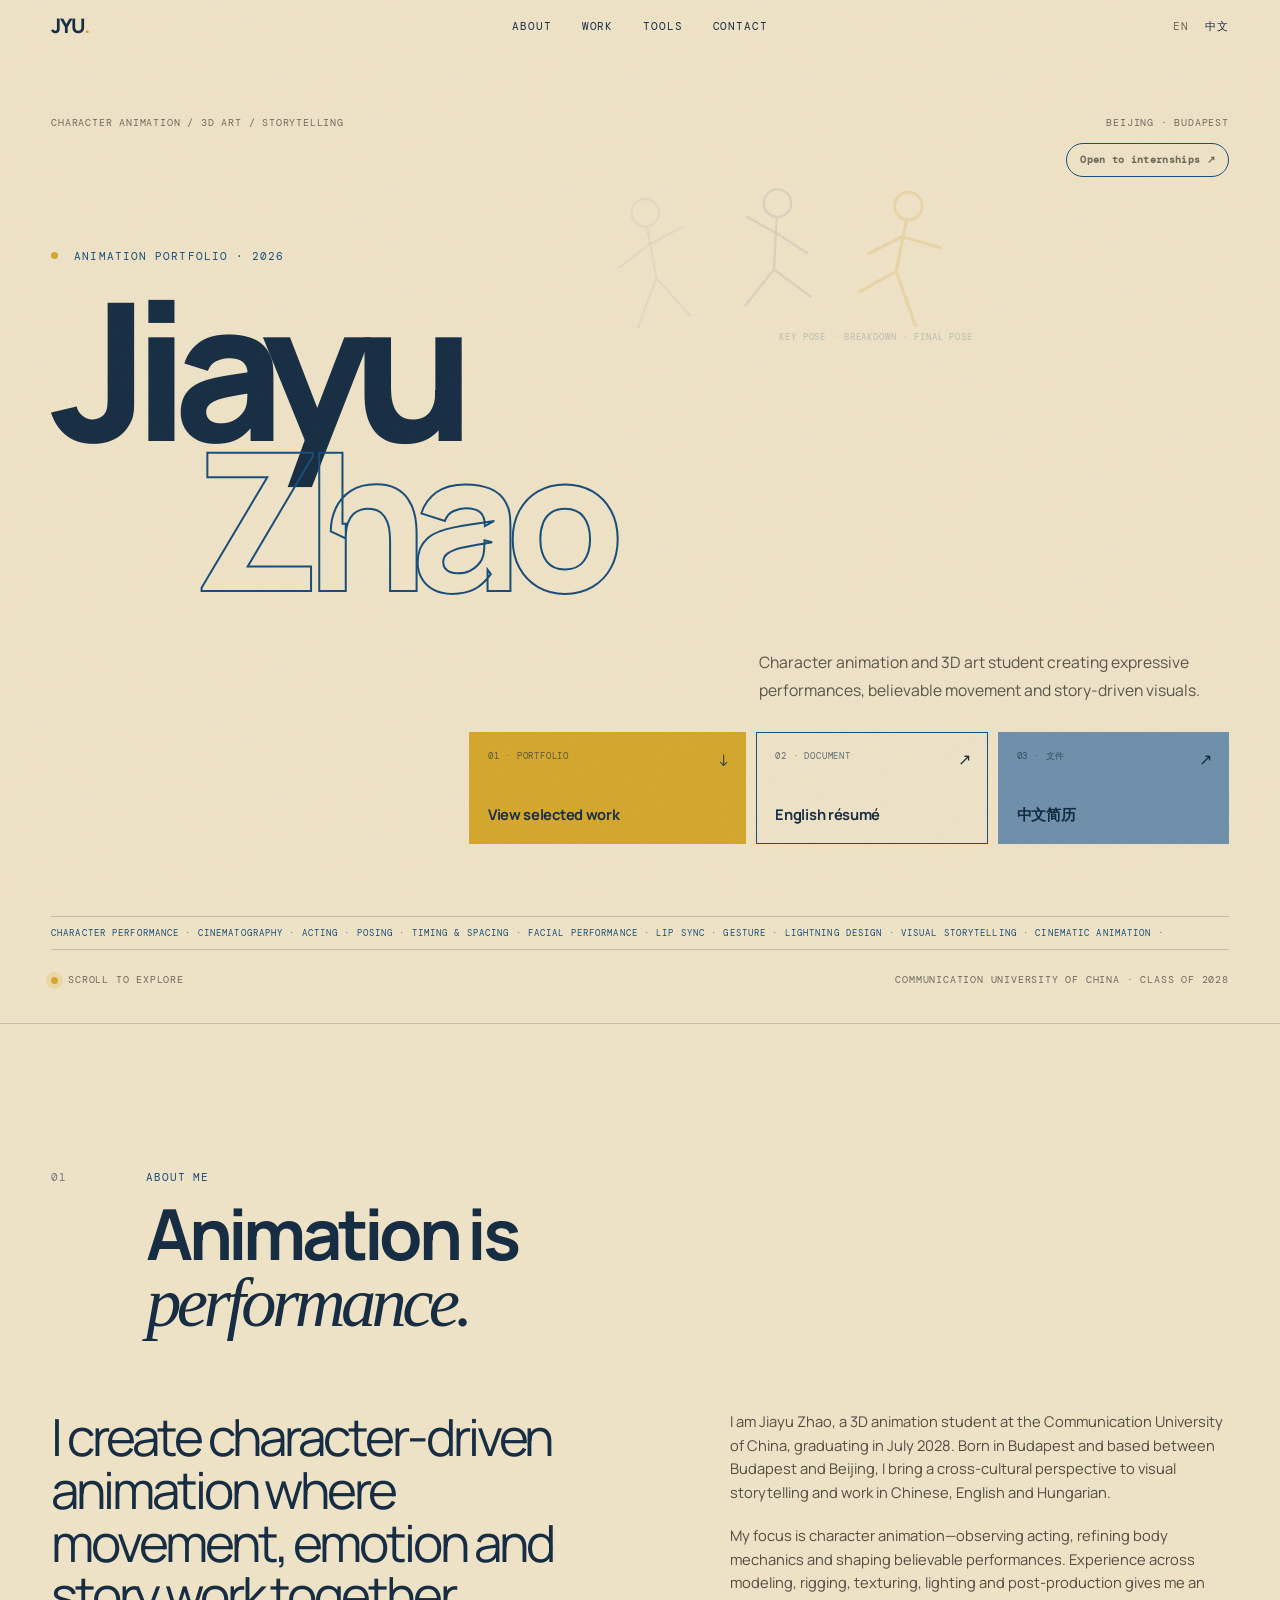
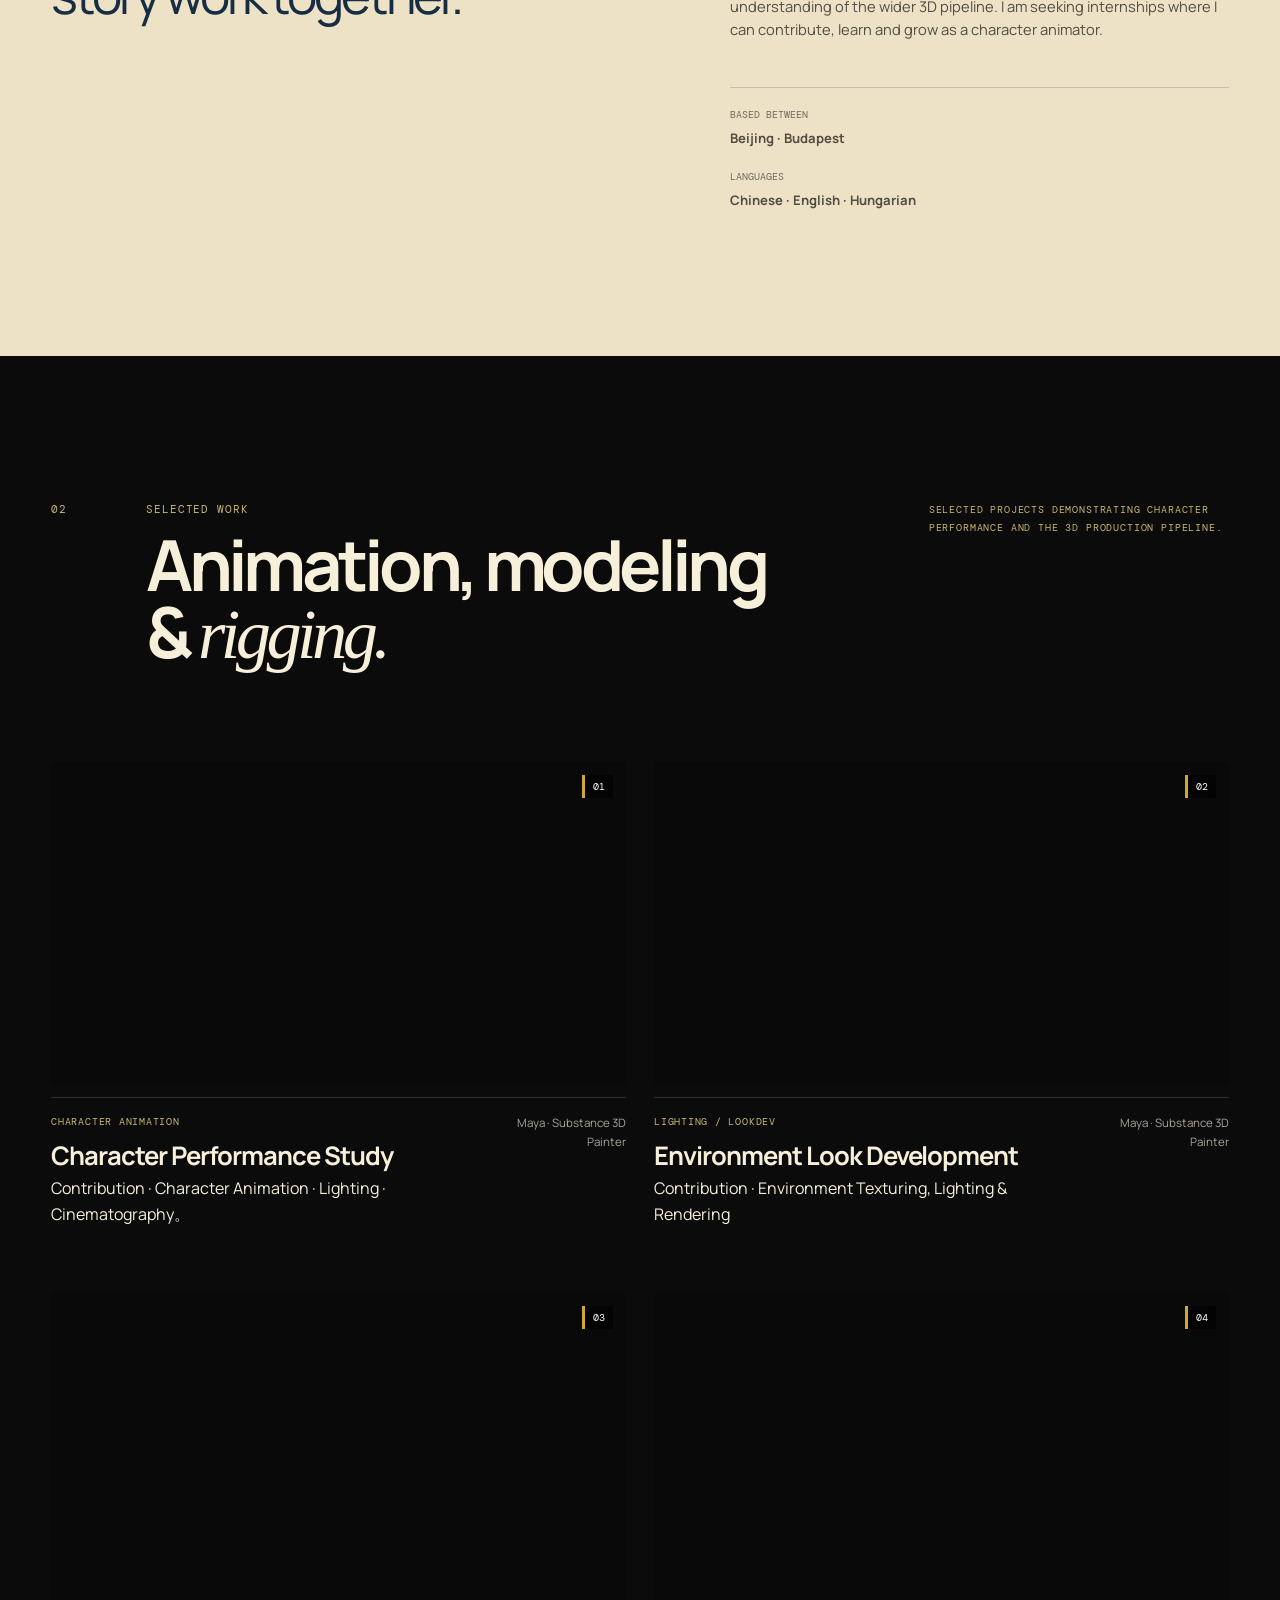
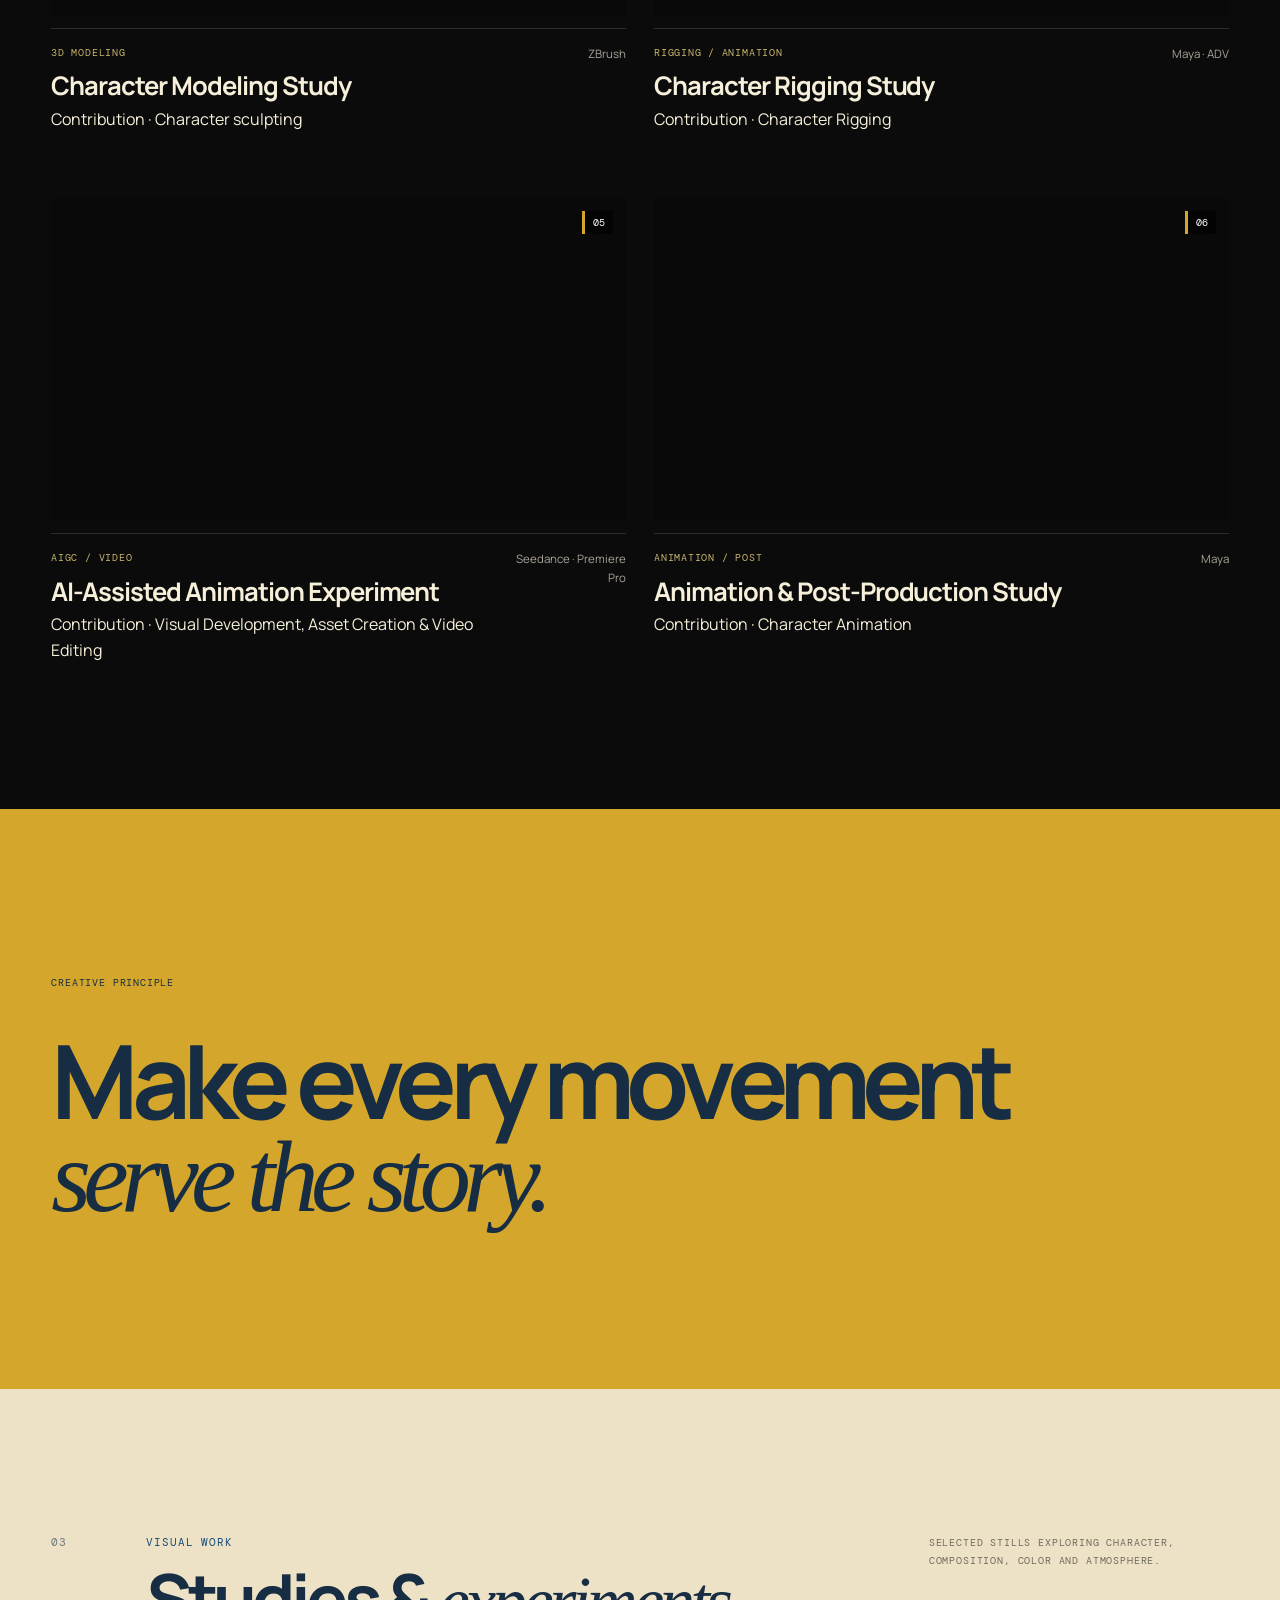
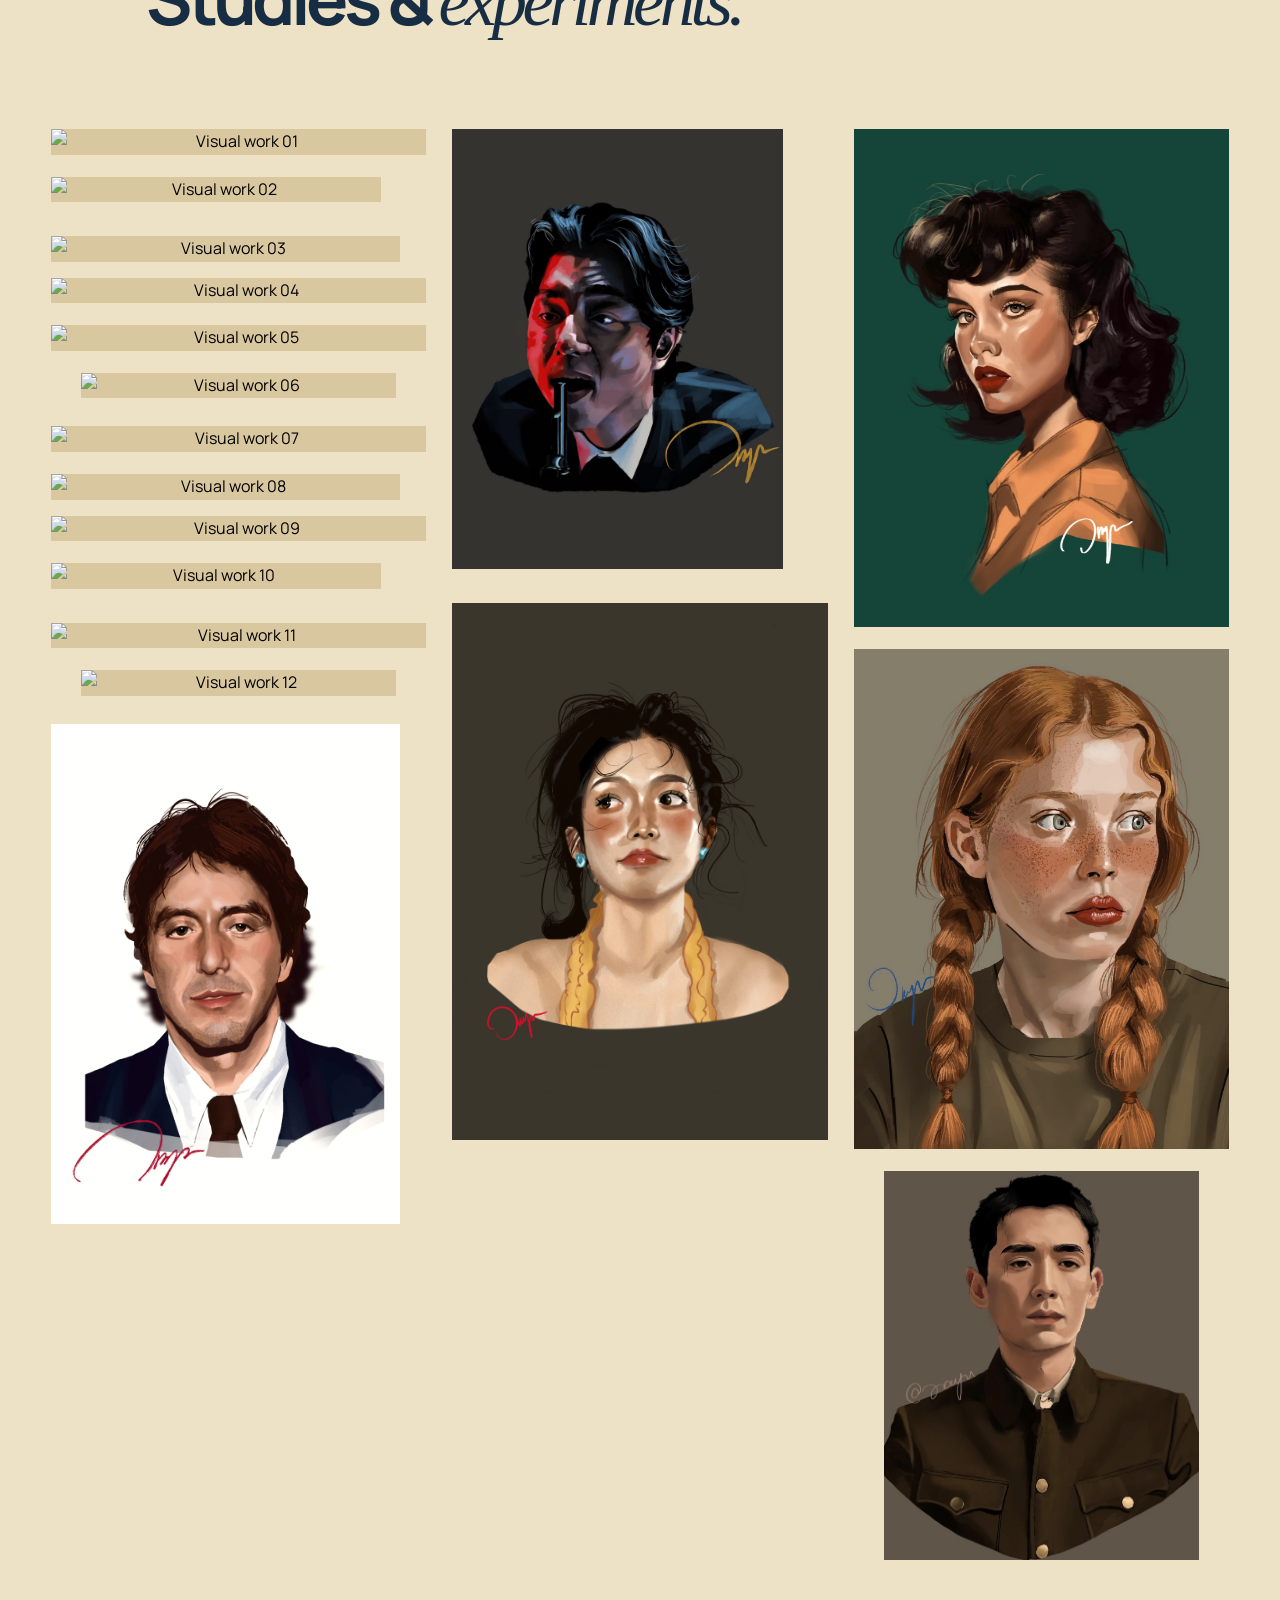
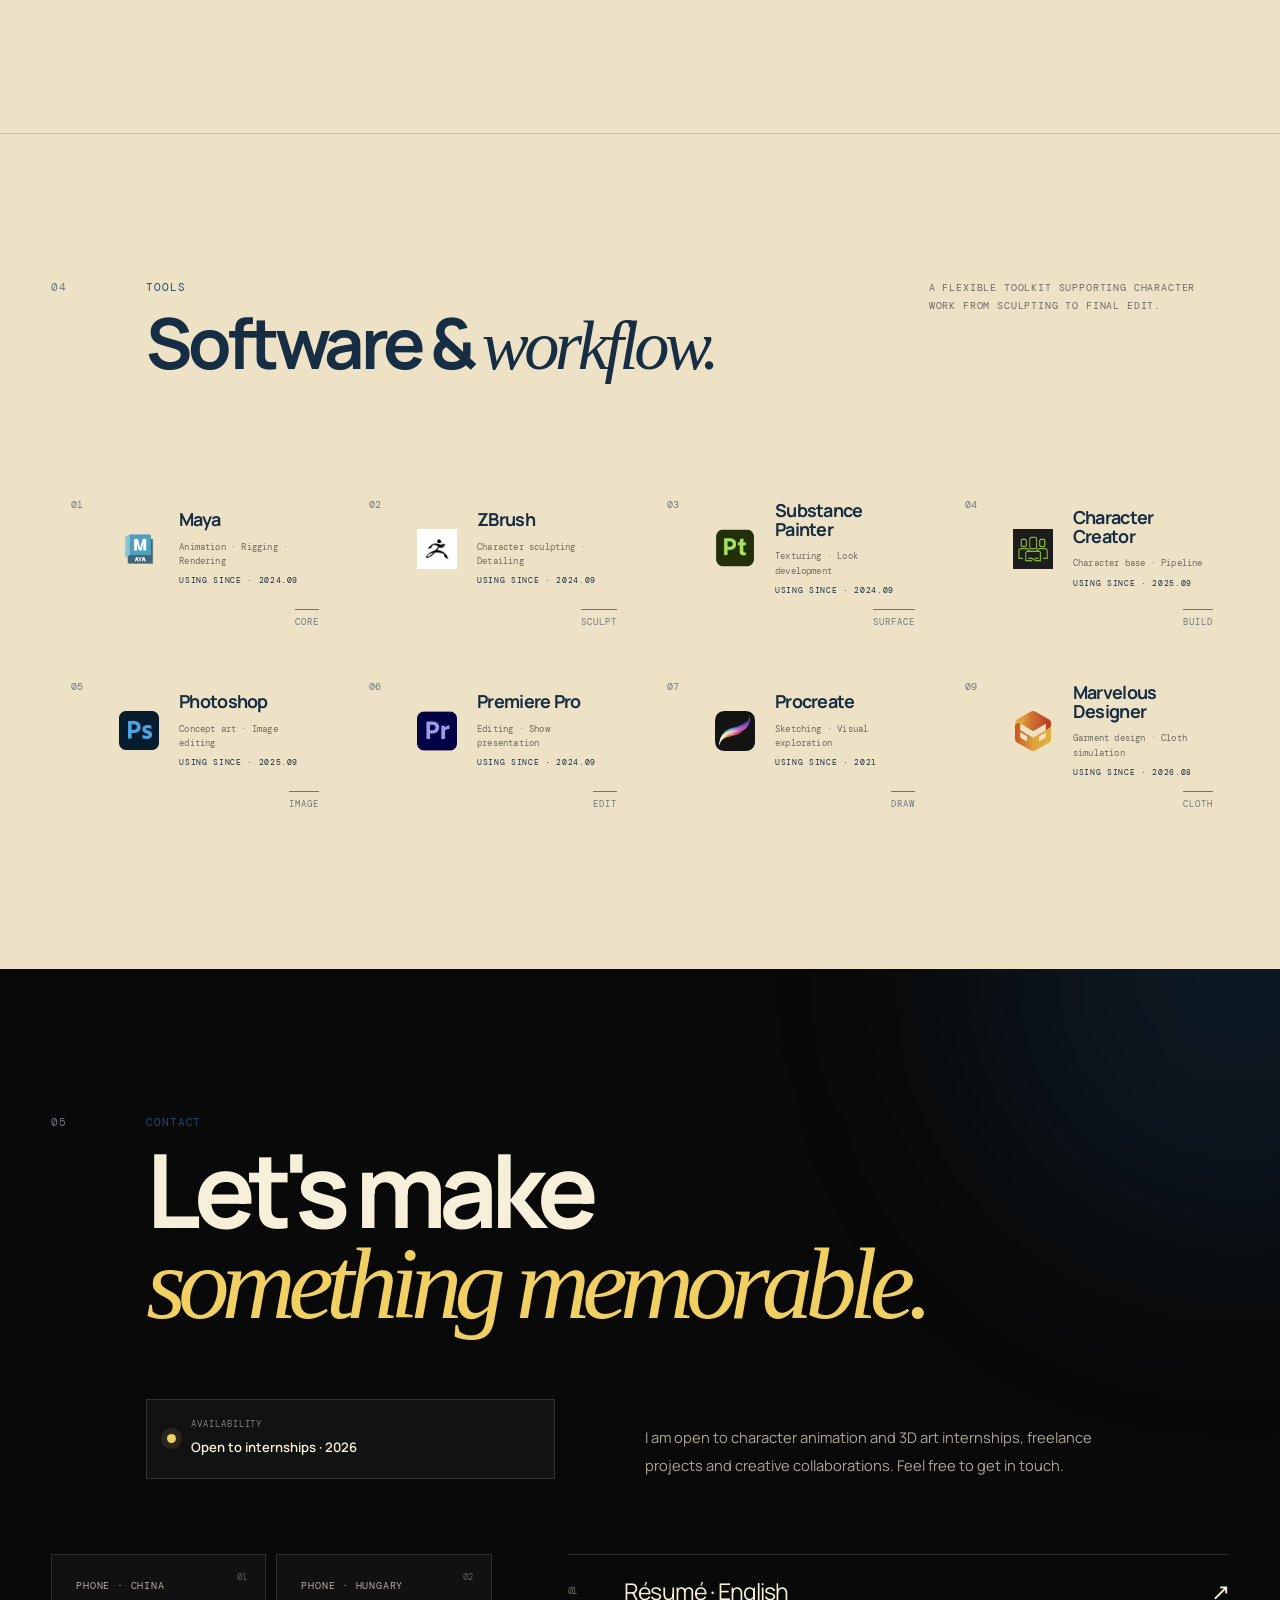
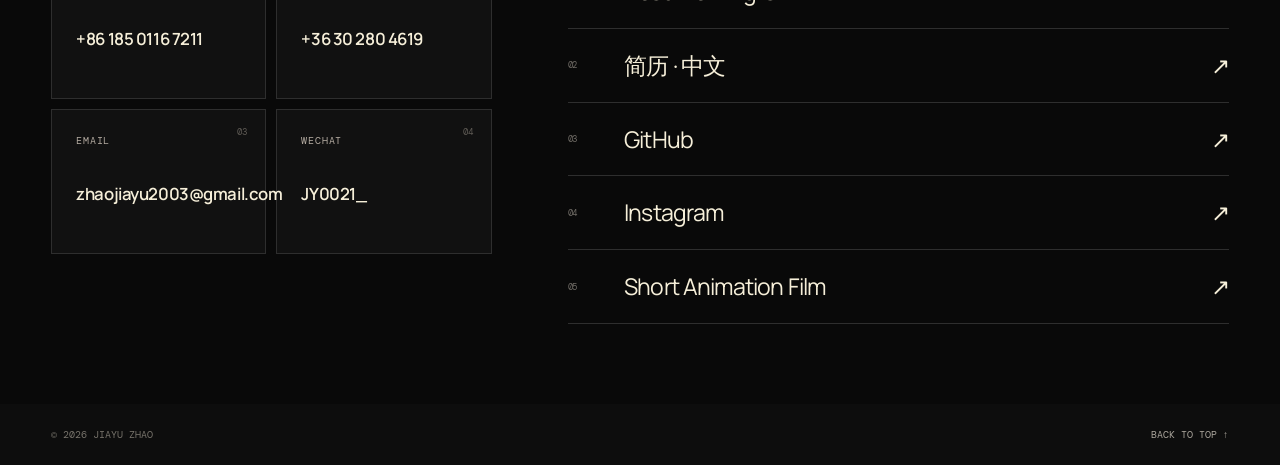
==== index.html @ 47acd754 "Update index.html" ====
<!DOCTYPE html>
<html lang="en">
<head>
    <meta charset="UTF-8">
    <meta name="viewport" content="width=device-width, initial-scale=1.0">
    <meta name="description" content="Jiayu Zhao — character animation and 3D art portfolio featuring animation, modeling, rigging, look development and visual storytelling.">
    <title>Jiayu Zhao — Character Animation &amp; 3D Portfolio</title>

    <link rel="preconnect" href="https://fonts.googleapis.com">
    <link rel="preconnect" href="https://fonts.gstatic.com" crossorigin>
    <link href="https://fonts.googleapis.com/css2?family=DM+Mono:wght@400;500&family=Manrope:wght@400;500;600;700;800&display=swap" rel="stylesheet">

    <link rel="stylesheet" href="style.css">
    <script src="https://player.vimeo.com/api/player.js"></script>
</head>

<body>
<div class="grain"></div>

<header class="site-header">
    <a href="#top" class="logo">JYU<span>.</span></a>

    <nav>
        <a href="#about">About</a>
        <a href="#work">Work</a>
        <a href="#skills">Tools</a>
        <a href="#contact">Contact</a>
    </nav>

    <div class="language-switch header-language" aria-label="Language">
        <span aria-current="page">EN</span>
        <a href="zh.html">中文</a>
    </div>

</header>

<main id="top">

    <!-- HERO -->
    <section class="hero">
        <div class="hero-top">
            <span>CHARACTER ANIMATION / 3D ART / STORYTELLING</span>
            <div class="hero-location">
                <span>BEIJING · BUDAPEST</span>
                <a class="header-link" href="#contact">Open to internships <span>↗</span></a>
            </div>
        </div>

        <div class="hero-center">
            <div class="pose-sequence" aria-hidden="true">
                <svg viewBox="0 0 520 250" role="presentation">
                    <g class="pose pose--ghost" transform="translate(30 34) rotate(-7 70 100)">
                        <circle cx="70" cy="24" r="18"/><path d="M70 43 L74 111 M73 64 L28 91 M73 65 L117 48 M74 111 L42 173 M74 111 L112 165"/>
                    </g>
                    <g class="pose pose--middle" transform="translate(190 22) rotate(3 70 100)">
                        <circle cx="70" cy="24" r="18"/><path d="M70 43 L70 111 M70 63 L31 44 M70 63 L112 87 M70 111 L35 160 M70 111 L120 144"/>
                    </g>
                    <g class="pose pose--key" transform="translate(355 25) rotate(8 70 100)">
                        <circle cx="70" cy="24" r="18"/><path d="M70 43 L66 111 M68 65 L27 93 M68 65 L119 72 M66 111 L23 144 M66 111 L101 178"/>
                    </g>
                </svg>
                <span>KEY POSE · BREAKDOWN · FINAL POSE</span>
            </div>
            <p class="eyebrow"><span class="palette-dot"></span> Animation Portfolio · 2026</p>
            <h1>
                <span>Jiayu</span>
                <span class="outline">Zhao</span>
            </h1>
            <p class="hero-description">
                Character animation and 3D art student creating expressive
                performances, believable movement and story-driven visuals.
            </p>
            <div class="hero-actions">
                <a class="action-card action-card--work" href="#work">
                    <small>01 · PORTFOLIO</small><strong>View selected work</strong><span>↓</span>
                </a>
                <a class="action-card action-card--resume-en" href="resume-en.pdf" target="_blank">
                    <small>02 · DOCUMENT</small><strong>English résumé</strong><span>↗</span>
                </a>
                <a class="action-card action-card--resume-zh" href="resume-zh.pdf" target="_blank">
                    <small>03 · 文件</small><strong>中文简历</strong><span>↗</span>
                </a>
            </div>
        </div>

        <div class="hero-marquee" aria-hidden="true">
            <div class="marquee-track">
                <span>CHARACTER PERFORMANCE · CINEMATOGRAPHY · ACTING · POSING · TIMING &amp; SPACING · FACIAL PERFORMANCE · LIP SYNC · GESTURE · LIGHTNING DESIGN · VISUAL STORYTELLING · CINEMATIC ANIMATION ·&nbsp;</span>
                <span aria-hidden="true">CHARACTER PERFORMANCE · CINEMATOGRAPHY · ACTING · POSING · TIMING &amp; SPACING · FACIAL PERFORMANCE · LIP SYNC · GESTURE · LIGHTNING DESIGN · VISUAL STORYTELLING · CINEMATIC ANIMATION ·&nbsp;</span>
            </div>
        </div>

        <div class="hero-bottom">
            <a href="#work" class="scroll-indicator">
                <span class="dot"></span>
                SCROLL TO EXPLORE
            </a>
            <span>COMMUNICATION UNIVERSITY OF CHINA · CLASS OF 2028</span>
        </div>
    </section>

    <!-- ABOUT -->
    <section class="about section" id="about">
        <div class="section-heading">
            <div class="section-number">01</div>
            <div>
                <p class="section-kicker">About me</p>
                <h2>Animation is<br><em>performance.</em></h2>
            </div>
        </div>

        <div class="about-grid">
            <div class="about-lead">
                <p>
                    I create character-driven animation where movement,
                    emotion and story work together.
                </p>
            </div>

            <div class="about-copy">
                <p>
                    I am Jiayu Zhao, a 3D animation student at the Communication
                    University of China, graduating in July 2028. Born in Budapest
                    and based between Budapest and Beijing, I bring a cross-cultural
                    perspective to visual storytelling and work in Chinese, English
                    and Hungarian.
                </p>
                <p>
                    My focus is character animation—observing acting, refining body
                    mechanics and shaping believable performances. Experience across
                    modeling, rigging, texturing, lighting and post-production gives me
                    an understanding of the wider 3D pipeline. I am seeking internships
                    where I can contribute, learn and grow as a character animator.
                </p>

                <div class="about-meta">
                    <div>
                        <span>Based between</span>
                        <strong>Beijing · Budapest</strong>
                    </div>
                    <div>
                        <span>Languages</span>
                        <strong>Chinese · English · Hungarian</strong>
                    </div>
                </div>
            </div>
        </div>
    </section>

    <!-- WORK -->
    <section class="work section" id="work">
        <div class="section-topline">
            <div class="section-number">02</div>
            <div>
                <p class="section-kicker">Selected work</p>
                <h2>Animation, modeling<br>&amp; <em>rigging.</em></h2>
            </div>
            <p class="section-note">Selected projects demonstrating character performance and the 3D production pipeline.</p>
        </div>

        <div class="video-grid">

            <article class="video-card video-card--large">
                <div class="video-wrapper">
                    <iframe
                        src="https://player.vimeo.com/video/1216357378?autoplay=0&muted=1&loop=1&title=0&byline=0&portrait=0"
                        allow="autoplay; fullscreen; picture-in-picture"
                        allowfullscreen loading="lazy"
                        title="Character Animation">
                    </iframe>
                    <span class="project-number">01</span>
                </div>
                <div class="video-info">
                    <div>
                        <span class="project-type">CHARACTER ANIMATION</span>
                        <h3>Character Performance Study</h3>
                        <span class="project-contribution">Contribution · Character Animation · Lighting · Cinematography。 </span>
                    </div>
                    <p>Maya · Substance 3D Painter</p>
                </div>
            </article>

            <article class="video-card">
                <div class="video-wrapper">
                    <iframe
                        src="https://player.vimeo.com/video/1216346457?autoplay=0&muted=1&loop=1&title=0&byline=0&portrait=0"
                        allow="autoplay; fullscreen; picture-in-picture"
                        allowfullscreen loading="lazy"
                        title="Lighting Design">
                    </iframe>
                    <span class="project-number">02</span>
                </div>
                <div class="video-info">
                    <div>
                        <span class="project-type">LIGHTING / LOOKDEV</span>
                        <h3>Environment Look Development</h3>
                        <span class="project-contribution">Contribution · Environment Texturing, Lighting & Rendering</span>
                    </div>
                    <p>Maya · Substance 3D Painter</p>
                </div>
            </article>

            <article class="video-card">
                <div class="video-wrapper">
                    <iframe
                        src="https://player.vimeo.com/video/1216358183?autoplay=0&muted=1&loop=1&title=0&byline=0&portrait=0"
                        allow="autoplay; fullscreen; picture-in-picture"
                        allowfullscreen loading="lazy"
                        title="3D Modeling">
                    </iframe>
                    <span class="project-number">03</span>
                </div>
                <div class="video-info">
                    <div>
                        <span class="project-type">3D MODELING</span>
                        <h3>Character Modeling Study</h3>
                        <span class="project-contribution">Contribution · Character sculpting</span>
                    </div>
                    <p>ZBrush </p>
                </div>
            </article>

            <article class="video-card">
                <div class="video-wrapper">
                    <iframe
                        src="https://player.vimeo.com/video/1216359514?autoplay=0&muted=1&loop=1&title=0&byline=0&portrait=0"
                        allow="autoplay; fullscreen; picture-in-picture"
                        allowfullscreen loading="lazy"
                        title="Rigging and Animation">
                    </iframe>
                    <span class="project-number">04</span>
                </div>
                <div class="video-info">
                    <div>
                        <span class="project-type">RIGGING / ANIMATION</span>
                        <h3>Character Rigging Study</h3>
                        <span class="project-contribution">Contribution · Character Rigging</span>
                    </div>
                    <p>Maya · ADV</p>
                </div>
            </article>

            <article class="video-card">
                <div class="video-wrapper">
                    <iframe
                        src="https://player.vimeo.com/video/1216640552?autoplay=0&muted=1&loop=1&title=0&byline=0&portrait=0"
                        allow="autoplay; fullscreen; picture-in-picture"
                        allowfullscreen loading="lazy"
                        title="AIGC Animation">
                    </iframe>
                    <span class="project-number">05</span>
                </div>
                <div class="video-info">
                    <div>
                        <span class="project-type">AIGC / VIDEO</span>
                        <h3>AI-Assisted Animation Experiment</h3>
                        <span class="project-contribution">Contribution · Visual Development, Asset Creation & Video Editing</span>
                    </div>
                    <p>Seedance · Premiere Pro</p>
                </div>
            </article>

            <article class="video-card">
                <div class="video-wrapper">
                    <iframe
                        src="https://player.vimeo.com/video/1216359485?autoplay=0&muted=1&loop=1&title=0&byline=0&portrait=0"
                        allow="autoplay; fullscreen; picture-in-picture"
                        allowfullscreen loading="lazy"
                        title="Animation and Post-production">
                    </iframe>
                    <span class="project-number">06</span>
                </div>
                <div class="video-info">
                    <div>
                        <span class="project-type">ANIMATION / POST</span>
                        <h3>Animation &amp; Post-Production Study</h3>
                        <span class="project-contribution">Contribution · Character Animation </span>
                    </div>
                    <p>Maya</p>
                </div>
            </article>

        </div>
    </section>

    <!-- STATEMENT -->
    <section class="statement">
        <div>
            <span class="statement-label">CREATIVE PRINCIPLE</span>
            <h2>Make every movement<br><em>serve the story.</em></h2>
        </div>
    </section>

    <!-- VISUAL WORK -->
    <section class="gallery-section section">
        <div class="section-topline">
            <div class="section-number">03</div>
            <div>
                <p class="section-kicker">Visual work</p>
                <h2>Studies &amp; <em>experiments.</em></h2>
            </div>
            <p class="section-note">Selected stills exploring character, composition, color and atmosphere.</p>
        </div>

        <div class="gallery">
            <button onclick="openLightbox('img/1.jpg')" aria-label="Open artwork 1"><img src="img/1.jpg" alt="Visual work 01" loading="lazy"><span>01</span></button>
            <button onclick="openLightbox('img/2.jpg')" aria-label="Open artwork 2"><img src="img/2.jpg" alt="Visual work 02" loading="lazy"><span>02</span></button>
            <button onclick="openLightbox('img/3.jpg')" aria-label="Open artwork 3"><img src="img/3.jpg" alt="Visual work 03" loading="lazy"><span>03</span></button>
            <button onclick="openLightbox('img/4.jpg')" aria-label="Open artwork 4"><img src="img/4.jpg" alt="Visual work 04" loading="lazy"><span>04</span></button>
            <button onclick="openLightbox('img/5.jpg')" aria-label="Open artwork 5"><img src="img/5.jpg" alt="Visual work 05" loading="lazy"><span>05</span></button>
            <button onclick="openLightbox('img/6.jpg')" aria-label="Open artwork 6"><img src="img/6.jpg" alt="Visual work 06" loading="lazy"><span>06</span></button>
            <button onclick="openLightbox('img/7.jpg')" aria-label="Open artwork 7"><img src="img/7.jpg" alt="Visual work 07" loading="lazy"><span>07</span></button>
            <button onclick="openLightbox('img/8.jpg')" aria-label="Open artwork 8"><img src="img/8.jpg" alt="Visual work 08" loading="lazy"><span>08</span></button>
            <button onclick="openLightbox('img/9.jpg')" aria-label="Open artwork 9"><img src="img/9.jpg" alt="Visual work 09" loading="lazy"><span>09</span></button>
            <button onclick="openLightbox('img/10.jpg')" aria-label="Open artwork 10"><img src="img/10.jpg" alt="Visual work 10" loading="lazy"><span>10</span></button>
            <button onclick="openLightbox('img/11.jpg')" aria-label="Open artwork 11"><img src="img/11.jpg" alt="Visual work 11" loading="lazy"><span>11</span></button>
            <button onclick="openLightbox('img/12.jpg')" aria-label="Open artwork 12"><img src="img/12.jpg" alt="Visual work 12" loading="lazy"><span>12</span></button>
            <button onclick="openLightbox('img/13.png')" aria-label="Open artwork 13"><img src="img/13.png" alt="Visual work 13" loading="lazy"><span>13</span></button>
            <button onclick="openLightbox('img/14.jpg')" aria-label="Open artwork 14"><img src="img/14.jpg" alt="Visual work 14" loading="lazy"><span>14</span></button>
            <button onclick="openLightbox('img/15.png')" aria-label="Open artwork 15"><img src="img/15.png" alt="Visual work 15" loading="lazy"><span>15</span></button>
            <button onclick="openLightbox('img/16.jpg')" aria-label="Open artwork 16"><img src="img/16.jpg" alt="Visual work 16" loading="lazy"><span>16</span></button>
            <button onclick="openLightbox('img/17.jpg')" aria-label="Open artwork 17"><img src="img/17.jpg" alt="Visual work 17" loading="lazy"><span>17</span></button>
            <button onclick="openLightbox('img/18.jpg')" aria-label="Open artwork 17"><img src="img/18.jpg" alt="Visual work 18" loading="lazy"><span>17</span></button>
        </div> 
        </div>
    </section>

    <!-- TOOLS -->
    <section class="skills section" id="skills">
        <div class="section-topline">
            <div class="section-number">04</div>
            <div>
                <p class="section-kicker">Tools</p>
                <h2>Software &amp; <em>workflow.</em></h2>
            </div>
            <p class="section-note">A flexible toolkit supporting character work from sculpting to final edit.</p>
        </div>

        <div class="skill-list">
            <div class="skill"><span class="skill-index">01</span><img src="img/maya.png" alt="Maya icon"><div class="skill-copy"><strong>Maya</strong><small>Animation · Rigging · Rendering</small><span class="skill-since">Using since · 2024.09</span></div><span class="skill-mark">CORE</span></div>
            <div class="skill"><span class="skill-index">02</span><img src="img/zbrush.png" alt="ZBrush icon"><div class="skill-copy"><strong>ZBrush</strong><small>Character sculpting · Detailing</small><span class="skill-since">Using since · 2024.09</span></div><span class="skill-mark">SCULPT</span></div>
            <div class="skill"><span class="skill-index">03</span><img src="img/substance.png" alt="Substance Painter icon"><div class="skill-copy"><strong>Substance Painter</strong><small>Texturing · Look development</small><span class="skill-since">Using since · 2024.09</span></div><span class="skill-mark">SURFACE</span></div>
            <div class="skill"><span class="skill-index">04</span><img src="img/character-creator.png" alt="Character Creator icon"><div class="skill-copy"><strong>Character Creator</strong><small>Character base · Pipeline</small><span class="skill-since">Using since · 2025.09</span></div><span class="skill-mark">BUILD</span></div>
            <div class="skill"><span class="skill-index">05</span><img src="img/photoshop.png" alt="Photoshop icon"><div class="skill-copy"><strong>Photoshop</strong><small>Concept art · Image editing</small><span class="skill-since">Using since · 2025.09</span></div><span class="skill-mark">IMAGE</span></div>
            <div class="skill"><span class="skill-index">06</span><img src="img/premiere.png" alt="Premiere Pro icon"><div class="skill-copy"><strong>Premiere Pro</strong><small>Editing · Show presentation</small><span class="skill-since">Using since · 2024.09</span></div><span class="skill-mark">EDIT</span></div>
            <div class="skill"><span class="skill-index">07</span><img src="img/procreate.png" alt="Procreate icon"><div class="skill-copy"><strong>Procreate</strong><small>Sketching · Visual exploration</small><span class="skill-since">Using since · 2021</span></div><span class="skill-mark">DRAW</span></div>
<div class="skill"><span class="skill-index">09</span><img src="img/marvelousdesigner.png" alt="Marvelous Design icon"><div class="skill-copy"><strong>Marvelous Designer</strong><small>Garment design · Cloth simulation</small><span class="skill-since">Using since · 2026.08</span></div><span class="skill-mark">CLOTH</span></div>            
        </div>
    </section>

    <!-- CONTACT -->
    <section class="contact" id="contact">
        <div class="contact-inner">
            <div class="contact-heading">
                <div class="section-number">05</div>
                <div>
                    <p class="section-kicker">Contact</p>
                    <h2>Let's make<br><em>something memorable.</em></h2>
                </div>
            </div>

            <div class="contact-overview">
                <div class="availability">
                    <span class="availability-dot"></span>
                    <div>
                        <span>AVAILABILITY</span>
                        <strong>Open to internships · 2026</strong>
                    </div>
                </div>
                <p class="contact-intro">
                    I am open to character animation and 3D art internships,
                    freelance projects and creative collaborations. Feel free to get in touch.
                </p>
            </div>

            <div class="contact-body">
            <div class="contact-details">
                <div class="contact-detail">
                    <small>01</small>
                    <span>PHONE · CHINA</span>
                    <strong>+86 185 0116 7211</strong>
                </div>
                <div class="contact-detail">
                    <small>02</small>
                    <span>PHONE · HUNGARY</span>
                    <strong>+36 30 280 4619</strong>
                </div>
                <div class="contact-detail">
                    <small>03</small>
                    <span>EMAIL</span>
                    <strong>zhaojiayu2003@gmail.com</strong>
                </div>
                <div class="contact-detail">
                    <small>04</small>
                    <span>WECHAT</span>
                    <strong>JY0021_</strong>
                </div>
            </div>

            <div class="links">
                <a href="resume-en.pdf" target="_blank" rel="noopener noreferrer">
                    <span class="link-index">01</span><span class="link-name">Résumé · English</span><b>↗</b>
                </a>
                <a href="resume-zh.pdf" target="_blank" rel="noopener noreferrer">
                    <span class="link-index">02</span><span class="link-name">简历 · 中文</span><b>↗</b>
                </a>
                <a href="https://github.com/jyu-alt" target="_blank" rel="noopener noreferrer">
                    <span class="link-index">03</span><span class="link-name">GitHub</span><b>↗</b>
                </a>
                <a href="https://www.instagram.com/jyuarchive/" target="_blank" rel="noopener noreferrer">
                    <span class="link-index">04</span><span class="link-name">Instagram</span><b>↗</b>
                </a>
                <a href="https://youtu.be/yaQ_aFXouzg" target="_blank" rel="noopener noreferrer">
                    <span class="link-index">05</span><span class="link-name">Short Animation Film</span><b>↗</b>
                </a>
            </div>
            </div>
        </div>
    </section>

</main>

<div id="lightbox" class="lightbox" onclick="closeLightbox()">
    <button class="close" onclick="event.stopPropagation(); closeLightbox()" aria-label="Close">&times;</button>
    <img class="lightbox-content" id="lightbox-img" alt="Artwork preview">
</div>

<footer>
    <span>© 2026 Jiayu Zhao</span>
    <a href="#top">Back to top ↑</a>
</footer>

<script src="script.js"></script>
</body>
</html>
---- style.css ----
* {
    margin: 0;
    padding: 0;
    box-sizing: border-box;
}

:root {
    --paper: #eee2c6;
    --paper-dark: #d9c79f;
    --ink: #172d43;
    --muted: #6f6a5e;
    --line: rgba(23, 45, 67, .19);
    --dark: #174d7a;
    --accent: #d4a72c;
    --accent-soft: #f0cf63;
    --blue-soft: #6f8fab;
    --white: #f6efd9;
    --work-black: #0b0b0b;
    --max: 1380px;
}

html {
    scroll-behavior: smooth;
    background: var(--paper);
}

body {
    background: var(--paper);
    color: var(--ink);
    font-family: "Manrope", Arial, sans-serif;
    line-height: 1.6;
    overflow-x: hidden;
}

::selection {
    background: var(--accent);
    color: var(--ink);
}

.statement h2::selection,
.statement h2 *::selection {
    background: var(--dark);
    color: var(--white);
}

button, a {
    font: inherit;
}

a {
    color: inherit;
}

.grain {
    position: fixed;
    inset: 0;
    z-index: 999;
    pointer-events: none;
    opacity: .035;
    background-image: url("data:image/svg+xml,%3Csvg xmlns='http://www.w3.org/2000/svg' width='180' height='180'%3E%3Cfilter id='n'%3E%3CfeTurbulence type='fractalNoise' baseFrequency='.9' numOctaves='4' stitchTiles='stitch'/%3E%3C/filter%3E%3Crect width='100%25' height='100%25' filter='url(%23n)'/%3E%3C/svg%3E");
}

/* HEADER */
.site-header {
    position: fixed;
    z-index: 100;
    top: 0;
    left: 0;
    width: 100%;
    height: 74px;
    padding: 0 4vw;
    display: grid;
    grid-template-columns: 1fr auto 1fr;
    align-items: center;
    border-bottom: 1px solid transparent;
    transition: .3s ease;
}

.site-header::after {
    content: "";
}

.site-header .logo {
    justify-self: start;
}

.site-header nav {
    justify-self: center;
}

.site-header.scrolled {
    background: rgba(238, 226, 198, .9);
    backdrop-filter: blur(15px);
    border-color: var(--line);
}

.logo {
    text-decoration: none;
    font-size: 1.25rem;
    font-weight: 800;
    letter-spacing: -.08em;
}

.logo span {
    color: var(--accent);
}

.site-header nav {
    display: flex;
    align-items: center;
    gap: 30px;
    font: .68rem "DM Mono", monospace;
    text-transform: uppercase;
    letter-spacing: .08em;
}

.site-header .header-language {
    justify-self: end;
}

.site-header nav a {
    text-decoration: none;
    position: relative;
}

.site-header nav a::after {
    content: "";
    position: absolute;
    bottom: -6px;
    left: 0;
    width: 0;
    height: 1px;
    background: currentColor;
    transition: width .25s ease;
}

.site-header nav a:hover::after {
    width: 100%;
}

.header-actions,
.language-switch {
    display: flex;
    align-items: center;
}

.language-switch {
    gap: 16px;
    font: .68rem "DM Mono", monospace;
    text-transform: uppercase;
    letter-spacing: .08em;
}

.language-switch span {
    color: var(--muted);
}

.language-switch a {
    position: relative;
    text-decoration: none;
}

.language-switch a::after {
    content: "";
    position: absolute;
    bottom: -6px;
    left: 0;
    width: 0;
    height: 1px;
    background: currentColor;
    transition: width .25s ease;
}

.language-switch a:hover::after {
    width: 100%;
}

.header-link {
    border: 1px solid var(--ink);
    border-radius: 999px;
    padding: 9px 14px;
    text-decoration: none;
    font-size: .7rem;
    font-weight: 700;
}

.header-link:hover {
    background: var(--ink);
    color: var(--paper);
}

/* GLOBAL */
.section {
    max-width: var(--max);
    margin: auto;
    padding: 145px 4vw;
}

.section-heading,
.section-topline {
    display: grid;
    grid-template-columns: 70px 1fr 300px;
    gap: 25px;
    align-items: start;
}

.section-number,
.section-kicker,
.section-note,
.project-type,
.statement-label,
.hero-top,
.hero-bottom {
    font-family: "DM Mono", monospace;
    text-transform: uppercase;
    letter-spacing: .08em;
}

.section-number {
    font-size: .68rem;
    color: var(--muted);
}

.section-kicker {
    color: var(--muted);
    font-size: .68rem;
    margin-bottom: 13px;
}

.section-heading h2,
.section-topline h2 {
    font-size: clamp(2.7rem, 5.5vw, 6rem);
    line-height: .94;
    letter-spacing: -.065em;
    font-weight: 700;
}

.section-heading h2 em,
.section-topline h2 em,
.contact h2 em {
    font-family: Georgia, serif;
    font-weight: 400;
}

.section-note {
    color: var(--muted);
    font-size: .65rem;
    line-height: 1.7;
}

/* HERO */
.hero {
    min-height: 100vh;
    max-width: 1600px;
    margin: auto;
    padding: 115px 4vw 35px;
    display: flex;
    flex-direction: column;
    justify-content: space-between;
}

.hero-top,
.hero-bottom {
    display: flex;
    justify-content: space-between;
    gap: 25px;
    color: var(--muted);
    font-size: .63rem;
}

.hero-location {
    display: flex;
    flex-direction: column;
    align-items: flex-end;
    gap: 12px;
}

.hero-location .header-link {
    border-color: var(--dark);
    padding: 8px 13px;
    font-size: .63rem;
    letter-spacing: .03em;
    text-transform: none;
}

.hero-location .header-link:hover {
    background: var(--dark);
    color: var(--white);
}

.hero-center {
    position: relative;
    margin: auto 0;
    padding: 8vh 0;
}

.pose-sequence {
    position: absolute;
    z-index: 0;
    top: -1vh;
    right: 20vw;
    width: min(430px, 31vw);
    color: var(--dark);
    opacity: .25;
    pointer-events: none;
}

.pose-sequence svg {
    display: block;
    width: 100%;
}

.pose {
    fill: none;
    stroke: currentColor;
    stroke-width: 3;
    stroke-linecap: round;
    stroke-linejoin: round;
}

.pose--ghost { opacity: .22; }
.pose--middle { opacity: .42; }
.pose--key { color: var(--accent); opacity: .82; stroke-width: 4; }

.pose-sequence > span {
    display: block;
    margin-top: -28px;
    text-align: right;
    font: .54rem "DM Mono", monospace;
    letter-spacing: .1em;
}

.hero-center > .eyebrow,
.hero-center > h1,
.hero-center > .hero-description,
.hero-center > .hero-actions {
    position: relative;
    z-index: 1;
}

.hero-marquee {
    width: 100%;
    margin: 0 0 22px;
    padding: 10px 0;
    overflow: hidden;
    border-top: 1px solid var(--line);
    border-bottom: 1px solid var(--line);
    color: var(--dark);
    font: .58rem "DM Mono", monospace;
    letter-spacing: .12em;
    white-space: nowrap;
}

.marquee-track {
    display: flex;
    width: max-content;
    min-width: 200%;
    animation: heroTicker 34s linear infinite;
    will-change: transform;
}

.marquee-track span {
    flex: 0 0 auto;
    min-width: 50%;
    padding-right: 2em;
}

@keyframes heroTicker {
    from { transform: translateX(0); }
    to { transform: translateX(-50%); }
}

.eyebrow {
    margin-bottom: 30px;
    color: var(--muted);
    font: .68rem "DM Mono", monospace;
    text-transform: uppercase;
    letter-spacing: .1em;
}

.hero h1 {
    font-size: clamp(5rem, 15vw, 13rem);
    line-height: .78;
    letter-spacing: -.09em;
    font-weight: 800;
}

.hero h1 span {
    display: block;
}

.hero h1 .outline {
    margin-left: 11vw;
    color: transparent;
    -webkit-text-stroke: 2px var(--dark);
}

.hero-description {
    width: min(470px, 80vw);
    margin: 55px 0 0 auto;
    color: #575348;
    font-size: .98rem;
    line-height: 1.8;
}

.hero-actions {
    width: min(760px, 100%);
    margin: 28px 0 0 auto;
    display: grid;
    grid-template-columns: 1.2fr 1fr 1fr;
    gap: 10px;
}

.action-card {
    position: relative;
    min-height: 112px;
    padding: 17px 46px 17px 18px;
    display: flex;
    flex-direction: column;
    justify-content: space-between;
    border: 1px solid var(--dark);
    color: var(--ink);
    text-decoration: none;
    overflow: hidden;
    transition: transform .25s ease, box-shadow .25s ease, background .25s ease;
}

.action-card small {
    font: .56rem "DM Mono", monospace;
    letter-spacing: .09em;
    opacity: .66;
}

.action-card strong {
    font-size: .92rem;
    font-weight: 700;
    letter-spacing: -.02em;
}

.action-card > span {
    position: absolute;
    top: 14px;
    right: 16px;
    font-size: 1rem;
}

.action-card:hover {
    transform: translateY(-4px);
    box-shadow: 0 10px 22px rgba(23,45,67,.12);
}

.action-card--work {
    background: var(--accent);
    border-color: var(--accent);
}

.action-card--work:hover {
    background: var(--accent-soft);
}

.action-card--resume-en {
    background: rgba(238,226,198,.72);
}

.action-card--resume-en:hover {
    background: var(--white);
}

.action-card--resume-zh {
    background: var(--blue-soft);
    border-color: var(--blue-soft);
    color: #10283d;
}

.action-card--resume-zh:hover {
    background: #86a0b7;
}

.scroll-indicator {
    display: flex;
    align-items: center;
    gap: 10px;
    text-decoration: none;
}

.dot {
    width: 7px;
    height: 7px;
    border-radius: 50%;
    background: var(--accent);
    box-shadow: 0 0 0 5px rgba(212,167,44,.2);
}

/* ABOUT */
.about {
    border-top: 1px solid var(--line);
}

.about-grid {
    display: grid;
    grid-template-columns: 1.05fr .95fr;
    gap: 10vw;
    margin-top: 75px;
}

.about-lead {
    font-size: clamp(2rem, 4vw, 4.6rem);
    line-height: 1.03;
    letter-spacing: -.06em;
    max-width: 680px;
}

.about-copy {
    max-width: 520px;
    color: #514d43;
    font-size: .92rem;
}

.about-copy p + p {
    margin-top: 20px;
}

.about-meta {
    display: grid;
    grid-template-columns: 1fr;
    gap: 20px;
    margin-top: 45px;
    padding-top: 20px;
    border-top: 1px solid var(--line);
}

.about-meta span {
    display: block;
    margin-bottom: 5px;
    color: var(--muted);
    font: .62rem "DM Mono", monospace;
    text-transform: uppercase;
}

.about-meta strong {
    font-size: .82rem;
}

/* WORK */
.work {
    max-width: none;
    background: var(--work-black);
    color: var(--white);
}

.work > * {
    max-width: var(--max);
    margin-left: auto;
    margin-right: auto;
}

.work .section-number,
.work .section-kicker,
.work .section-note,
.project-type {
    color: #c7b66d;
}

.video-grid {
    max-width: var(--max);
    margin: 70px auto 0;
    display: grid;
    grid-template-columns: repeat(2, minmax(0, 1fr));
    gap: 65px 28px;
}

.video-card--large {
    grid-column: auto;
}

.video-wrapper {
    position: relative;
    width: 100%;
    aspect-ratio: 16 / 9;
    background: #090909;
    overflow: hidden;
}

.video-card:not(.video-card--large) .video-wrapper {
    aspect-ratio: 16 / 9;
}

.video-wrapper iframe {
    position: absolute;
    inset: 0;
    width: 100%;
    height: 100%;
    border: 0;
    transition: transform .7s cubic-bezier(.2,.7,.2,1);
}

.video-card:hover iframe {
    transform: scale(1.012);
}

.project-number {
    position: absolute;
    z-index: 2;
    top: 13px;
    right: 13px;
    padding: 5px 8px;
    background: rgba(0,0,0,.55);
    color: white;
    font: .62rem "DM Mono", monospace;
    backdrop-filter: blur(8px);
}

.video-info {
    margin-top: 12px;
    padding-top: 16px;
    display: flex;
    justify-content: space-between;
    gap: 25px;
    border-top: 1px solid rgba(255,255,255,.14);
}

.project-type {
    display: block;
    margin-bottom: 6px;
    font-size: .6rem;
}

.video-info h3 {
    font-size: clamp(1.2rem, 2vw, 1.8rem);
    letter-spacing: -.04em;
}

.video-info > p {
    max-width: 280px;
    color: #aaa398;
    text-align: right;
    font-size: .72rem;
}

/* STATEMENT */
.statement {
    background: var(--accent);
    color: var(--ink);
    padding: 13vw 4vw;
}

.statement > div {
    max-width: var(--max);
    margin: auto;
}

.statement-label {
    display: block;
    margin-bottom: 42px;
    font-size: .65rem;
}

.statement h2 {
    font-size: clamp(3.2rem, 8vw, 9rem);
    line-height: .9;
    letter-spacing: -.075em;
}

.statement h2 em {
    font-family: Georgia, serif;
    font-weight: 400;
}

/* GALLERY */
.gallery {
    margin-top: 70px;
    columns: 3 300px;
    column-gap: 26px;
}

.gallery button {
    position: relative;
    display: inline-block;
    width: 100%;
    margin: 0 0 22px;
    break-inside: avoid;
    outline: 1px solid transparent;
    transition: outline-color .25s ease;

    padding: 0;
    border: 0;
    overflow: hidden;
    background: var(--paper-dark);
    cursor: pointer;
}

/* A restrained editorial rhythm: deliberately varied, never chaotic. */
.gallery button:nth-child(4n + 2) {
    width: 88%;
    margin-left: auto;
    margin-bottom: 34px;
}

.gallery button:nth-child(5n + 3) {
    width: 93%;
    margin-right: auto;
    margin-bottom: 16px;
}

.gallery button:nth-child(6n) {
    width: 84%;
    margin-left: 8%;
    margin-bottom: 28px;
}

.gallery img {
    display: block;
    width: 100%;
    height: auto;
    filter: saturate(.82) sepia(.08);
    transition: transform .6s cubic-bezier(.2,.7,.2,1), filter .4s ease;
}

.gallery button:hover img {
    transform: scale(1.045);
    filter: saturate(.98) sepia(.03);
    outline-color: var(--accent);
}

.gallery button span {
    position: absolute;
    bottom: 12px;
    left: 12px;
    padding: 5px 8px;
    background: rgba(20,20,20,.72);
    color: white;
    font: .62rem "DM Mono", monospace;
    opacity: 0;
    transform: translateY(5px);
    transition: .25s ease;
}

.gallery button:hover span {
    opacity: 1;
    transform: translateY(0);
}

/* SKILLS */
.skills {
    position: relative;
    overflow: hidden;
    border-top: 1px solid var(--line);
}

.skill-list {
    position: relative;
    z-index: 1;
    display: grid;
    grid-template-columns: repeat(4, minmax(0, 1fr));
    gap: 14px;
    margin-top: 70px;
}

.skill {
    position: relative;
    display: grid;
    grid-template-columns: 34px 46px 1fr;
    align-items: center;
    gap: 14px;
    min-height: 168px;
    padding: 24px 20px 42px;
    border: 1px solid var(--blue);
    background: transparent;
    transition: transform .3s ease, background-color .3s ease, box-shadow .3s ease;
}

.skill:nth-child(3n + 2) {
    transform: translateY(14px);
}

.skill:hover {
    z-index: 2;
    transform: translateY(-6px);
    background: rgba(255, 255, 255, .14);
    box-shadow: 7px 7px 0 rgba(23, 77, 122, .16);
}

.skill-index {
    align-self: start;
    color: var(--muted);
    font: .62rem "DM Mono", monospace;
}

.skill img {
    width: 40px;
    height: 40px;
    object-fit: contain;
    filter: saturate(.75);
}

.skill-copy {
    align-self: center;
    min-width: 0;
}

.skill-copy strong {
    display: block;
    font-size: clamp(1rem, 1.4vw, 1.35rem);
    line-height: 1.08;
    letter-spacing: -.04em;
}

.skill-copy small {
    display: block;
    margin-top: 10px;
    color: var(--muted);
    font: .58rem/1.55 "DM Mono", monospace;
    letter-spacing: .02em;
}

.skill-since {
    display: block;
    margin-top: 7px;
    color: var(--blue);
    font: .52rem/1.4 "DM Mono", monospace;
    letter-spacing: .08em;
    text-transform: uppercase;
}

.skill-mark {
    position: absolute;
    right: 16px;
    bottom: 14px;
    padding-top: 6px;
    border-top: 1px solid currentColor;
    color: var(--blue);
    font: .55rem "DM Mono", monospace;
    letter-spacing: .12em;
}

.skill:hover .skill-copy small,
.skill:hover .skill-index {
    color: rgba(20, 35, 52, .7);
}

/* CONTACT */
.contact {
    position: relative;
    overflow: hidden;
    background: #090909;
    color: var(--white);
    padding: 145px 4vw 80px;
}

.contact::before {
    content: "";
    position: absolute;
    width: 520px;
    height: 520px;
    right: -220px;
    top: -250px;
    border-radius: 50%;
    background: rgba(23, 77, 122, .22);
    filter: blur(100px);
    pointer-events: none;
}

.contact-inner {
    position: relative;
    z-index: 1;
    max-width: var(--max);
    margin: auto;
}

.contact-heading {
    display: grid;
    grid-template-columns: 70px 1fr;
    gap: 25px;
}

.contact h2 {
    font-size: clamp(3.3rem, 8vw, 9rem);
    line-height: .88;
    letter-spacing: -.075em;
}

.contact h2 em {
    color: var(--accent-soft);
}

.contact-overview {
    margin: 70px 0 0 95px;
    display: grid;
    grid-template-columns: minmax(240px, .7fr) minmax(280px, 1fr);
    gap: 7vw;
    align-items: end;
}

.availability {
    display: flex;
    align-items: center;
    gap: 15px;
    padding: 18px 20px;
    border: 1px solid rgba(255,255,255,.14);
    background: rgba(255,255,255,.035);
}

.availability-dot {
    width: 9px;
    height: 9px;
    flex: 0 0 9px;
    border-radius: 50%;
    background: var(--accent-soft);
    box-shadow: 0 0 0 6px rgba(240,207,99,.1);
}

.availability span:not(.availability-dot) {
    display: block;
    margin-bottom: 4px;
    color: #85817a;
    font: .58rem "DM Mono", monospace;
    text-transform: uppercase;
    letter-spacing: .1em;
}

.availability strong {
    color: var(--white);
    font-size: .82rem;
    font-weight: 600;
}

.contact-intro {
    max-width: 480px;
    margin: 0;
    color: #aaa59c;
    font-size: .92rem;
    line-height: 1.85;
}

.contact-body {
    margin-top: 75px;
    display: grid;
    grid-template-columns: minmax(300px, .8fr) minmax(420px, 1.2fr);
    gap: 6vw;
    align-items: start;
}

.links {
    margin-top: 0;
    border-top: 1px solid rgba(255,255,255,.15);
}

.links a {
    display: grid;
    grid-template-columns: 40px 1fr auto;
    align-items: center;
    gap: 16px;
    padding: 18px 0;
    border-bottom: 1px solid rgba(255,255,255,.15);
    color: var(--white);
    text-decoration: none;
    font-size: clamp(1.05rem, 1.8vw, 1.55rem);
    letter-spacing: -.04em;
    transition: padding-left .25s ease, color .25s ease;
}

.links a:hover {
    padding-left: 12px;
    color: var(--accent);
}

.links b {
    font-weight: 400;
}

.link-index {
    color: #6f6b65;
    font: .58rem "DM Mono", monospace;
}

/* LIGHTBOX */
.lightbox {
    display: none;
    position: fixed;
    z-index: 1000;
    inset: 0;
    align-items: center;
    justify-content: center;
    padding: 5vh 5vw;
    background: rgba(8,8,8,.94);
    backdrop-filter: blur(10px);
}

.lightbox.is-open {
    display: flex;
}

.lightbox-content {
    max-width: 92vw;
    max-height: 88vh;
    object-fit: contain;
    animation: zoom .3s ease;
}

@keyframes zoom {
    from { opacity: 0; transform: scale(.96); }
    to { opacity: 1; transform: scale(1); }
}

.close {
    position: absolute;
    top: 18px;
    right: 28px;
    border: 0;
    background: transparent;
    color: white;
    font-size: 42px;
    line-height: 1;
    cursor: pointer;
}

/* FOOTER */
footer {
    display: flex;
    justify-content: space-between;
    padding: 24px 4vw;
    background: #0d0d0d;
    color: #77736b;
    font: .62rem "DM Mono", monospace;
    text-transform: uppercase;
}

footer a {
    color: #aaa59c;
    text-decoration: none;
}

/* REVEAL */
.reveal {
    opacity: 0;
    transform: translateY(20px);
    transition: opacity .7s ease, transform .7s cubic-bezier(.2,.7,.2,1);
}

.reveal.visible {
    opacity: 1;
    transform: translateY(0);
}

/* RESPONSIVE */
@media (max-width: 900px) {
    .site-header nav {
        display: flex;
        gap: 12px;
        font-size: .58rem;
        letter-spacing: .02em;
    }

    .site-header {
        grid-template-columns: auto 1fr auto;
        gap: 12px;
        padding: 0 18px;
    }

    .site-header .header-language {
        gap: 8px;
        font-size: .58rem;
        letter-spacing: .02em;
    }

    .section-heading,
    .section-topline {
        grid-template-columns: 50px 1fr;
    }

    .section-note {
        grid-column: 2;
    }

    .about-grid {
        grid-template-columns: 1fr;
        gap: 50px;
    }

    .hero-actions {
        grid-template-columns: 1fr 1fr;
    }

    .pose-sequence {
        top: 1vh;
        right: 8vw;
        width: 44vw;
        opacity: .25;
    }

    .action-card--work {
        grid-column: 1 / -1;
    }

    .contact-overview,
    .contact-body {
        grid-template-columns: 1fr;
    }

    .contact-overview {
        margin-left: 75px;
        gap: 28px;
    }

    .contact-body {
        gap: 55px;
    }

    .video-grid {
        grid-template-columns: 1fr;
    }

    .video-card--large {
        grid-column: auto;
    }

    .gallery {
        columns: 2 220px;
        column-gap: 16px;
    }

    .gallery button:nth-child(4n + 2),
    .gallery button:nth-child(5n + 3),
    .gallery button:nth-child(6n) {
        width: 94%;
        margin-left: auto;
        margin-right: auto;
    }

    .skill-list {
        grid-template-columns: repeat(2, minmax(0, 1fr));
    }
}

@media (max-width: 560px) {
    .site-header {
        height: 64px;
        gap: 8px;
        padding: 0 10px;
    }

    .logo {
        font-size: 1rem;
    }

    .site-header nav {
        gap: 7px;
        font-size: .5rem;
    }

    .site-header .header-language {
        gap: 5px;
        font-size: .5rem;
    }
}

@media (max-width: 600px) {
    .site-header {
        height: 64px;
        gap: 8px;
        padding: 0 10px;
    }

    .header-link {
        padding: 8px 10px;
        font-size: .58rem;
    }

    .language-switch {
        gap: 5px;
        font-size: .5rem;
    }

    .hero {
        padding: 100px 20px 28px;
    }

    .hero-bottom > span {
        display: none;
    }

    .hero-top,
    .hero-bottom {
        font-size: .56rem;
    }

    .hero-location {
        gap: 8px;
    }

    .hero-location .header-link {
        padding: 7px 10px;
        font-size: .55rem;
    }

    .hero h1 {
        font-size: clamp(4.5rem, 21vw, 7rem);
    }

    .hero h1 .outline {
        margin-left: 5vw;
        -webkit-text-stroke: 1px var(--ink);
    }

    .hero-description {
        margin-top: 40px;
        font-size: .84rem;
    }

    .hero-actions {
        grid-template-columns: 1fr;
        margin-top: 24px;
    }

    .pose-sequence {
        top: 5vh;
        right: -18vw;
        width: 78vw;
        opacity: .18;
    }

    .pose-sequence > span {
        display: none;
    }

    .hero-marquee {
        margin-bottom: 18px;
    }

    .action-card--work {
        grid-column: auto;
    }

    .action-card {
        min-height: 92px;
    }

    .section {
        padding: 95px 20px;
    }

    .section-heading,
    .section-topline,
    .contact-heading {
        grid-template-columns: 38px 1fr;
        gap: 14px;
    }

    .section-heading h2,
    .section-topline h2 {
        font-size: 2.8rem;
    }

    .section-note {
        grid-column: 2;
        margin-top: 8px;
    }

    .video-grid {
        margin-top: 50px;
        gap: 50px;
    }

    .video-info {
        flex-direction: column;
        gap: 10px;
    }

    .video-info > p {
        max-width: none;
        text-align: left;
    }

    .statement {
        padding: 95px 20px;
    }

    .statement h2 {
        font-size: 3.2rem;
    }

    .gallery {
        margin-top: 50px;
        columns: 1;
        column-gap: 0;
    }

    .gallery button {
        width: 100% !important;
        margin: 0 0 10px !important;
    }

    .skill {
        grid-template-columns: 30px 40px 1fr;
        min-height: 138px;
        padding: 20px 16px 38px;
    }

    .skill-list {
        grid-template-columns: 1fr;
        gap: 10px;
        margin-top: 45px;
    }

    .skill:nth-child(3n + 2) {
        transform: none;
    }

    .skill:hover {
        transform: translateY(-3px);
        box-shadow: 5px 5px 0 var(--blue);
    }

    .contact {
        padding: 95px 20px 55px;
    }

    .contact h2 {
        font-size: 3.3rem;
    }

    .contact-intro {
        margin: 45px 0 0 52px;
    }

    .links {
        margin-top: 55px;
    }

    footer {
        padding: 22px 20px;
    }
}

@media (prefers-reduced-motion: reduce) {
    html { scroll-behavior: auto; }

    *, *::before, *::after {
        animation-duration: .01ms !important;
        animation-iteration-count: 1 !important;
        transition-duration: .01ms !important;
    }

    .reveal {
        opacity: 1;
        transform: none;
    }
}


/* Morandi editorial accents */
.hero .eyebrow,
.section-kicker {
    color: var(--dark);
}

.project-number {
    border-left: 3px solid var(--accent);
}

.skill > span,
.section-number {
    color: #6e7780;
}

.links a:hover {
    color: var(--accent-soft);
}

.site-header .header-link {
    border-color: var(--dark);
}

.site-header .header-link:hover {
    background: var(--dark);
    border-color: var(--dark);
    color: var(--white);
}

/* Small print-like rule for a more editorial portfolio feel */
.section-topline::after,
.section-heading::after {
    content: "";
    display: block;
}


.palette-dot {
    display: inline-block;
    width: 7px;
    height: 7px;
    margin-right: 8px;
    border-radius: 50%;
    background: var(--accent);
    vertical-align: 1px;
}


.contact-details {
    margin-top: 0;
    display: grid;
    width: 100%;
    grid-template-columns: repeat(2, minmax(0, 1fr));
    grid-auto-rows: 1fr;
    gap: 10px;
}

.contact-detail {
    position: relative;
    min-width: 0;
    min-height: 145px;
    padding: 24px;
    border: 1px solid rgba(255,255,255,.12);
    background: rgba(255,255,255,.03);
    transition: border-color .25s ease, background .25s ease, transform .25s ease;
}

.contact-detail:hover {
    transform: translateY(-3px);
    border-color: rgba(212,167,44,.65);
    background: rgba(255,255,255,.055);
}

.contact-detail small {
    position: absolute;
    top: 16px;
    right: 18px;
    color: #5f5b55;
    font: .56rem "DM Mono", monospace;
}

.contact-detail span {
    display: block;
    margin-bottom: 34px;
    color: #b3aaa0;
    font: .62rem "DM Mono", monospace;
    letter-spacing: .08em;
}

.contact-detail strong {
    display: block;
    max-width: 100%;
    color: var(--white);
    font-size: clamp(.78rem, 1.35vw, 1.05rem);
    font-weight: 600;
    letter-spacing: -.025em;
    overflow-wrap: anywhere;
}

/* Keep the email address on one line at the same size as the other details. */
.contact-detail:nth-child(3) strong {
    white-space: nowrap;
    overflow-wrap: normal;
}

@media (max-width: 600px) {
    .contact-overview,
    .contact-body {
        grid-template-columns: 1fr;
    }

    .contact-overview {
        margin: 45px 0 0;
        gap: 24px;
    }

    .contact-body {
        margin-top: 50px;
        gap: 45px;
    }

    .contact-intro {
        margin: 0;
    }

    .contact-details {
        grid-template-columns: 1fr;
        margin-top: 0;
    }

    .contact-detail:nth-child(odd),
    .contact-detail:nth-child(even) {
        padding: 22px;
    }
}
.skill-icon-text {
    width: 40px;
    height: 40px;
    display: grid;
    place-items: center;
    flex: 0 0 40px;
    border-radius: 8px;
    background: #111;
    color: #fff;
    font-size: 14px;
    font-weight: 800;
    letter-spacing: .08em;
}
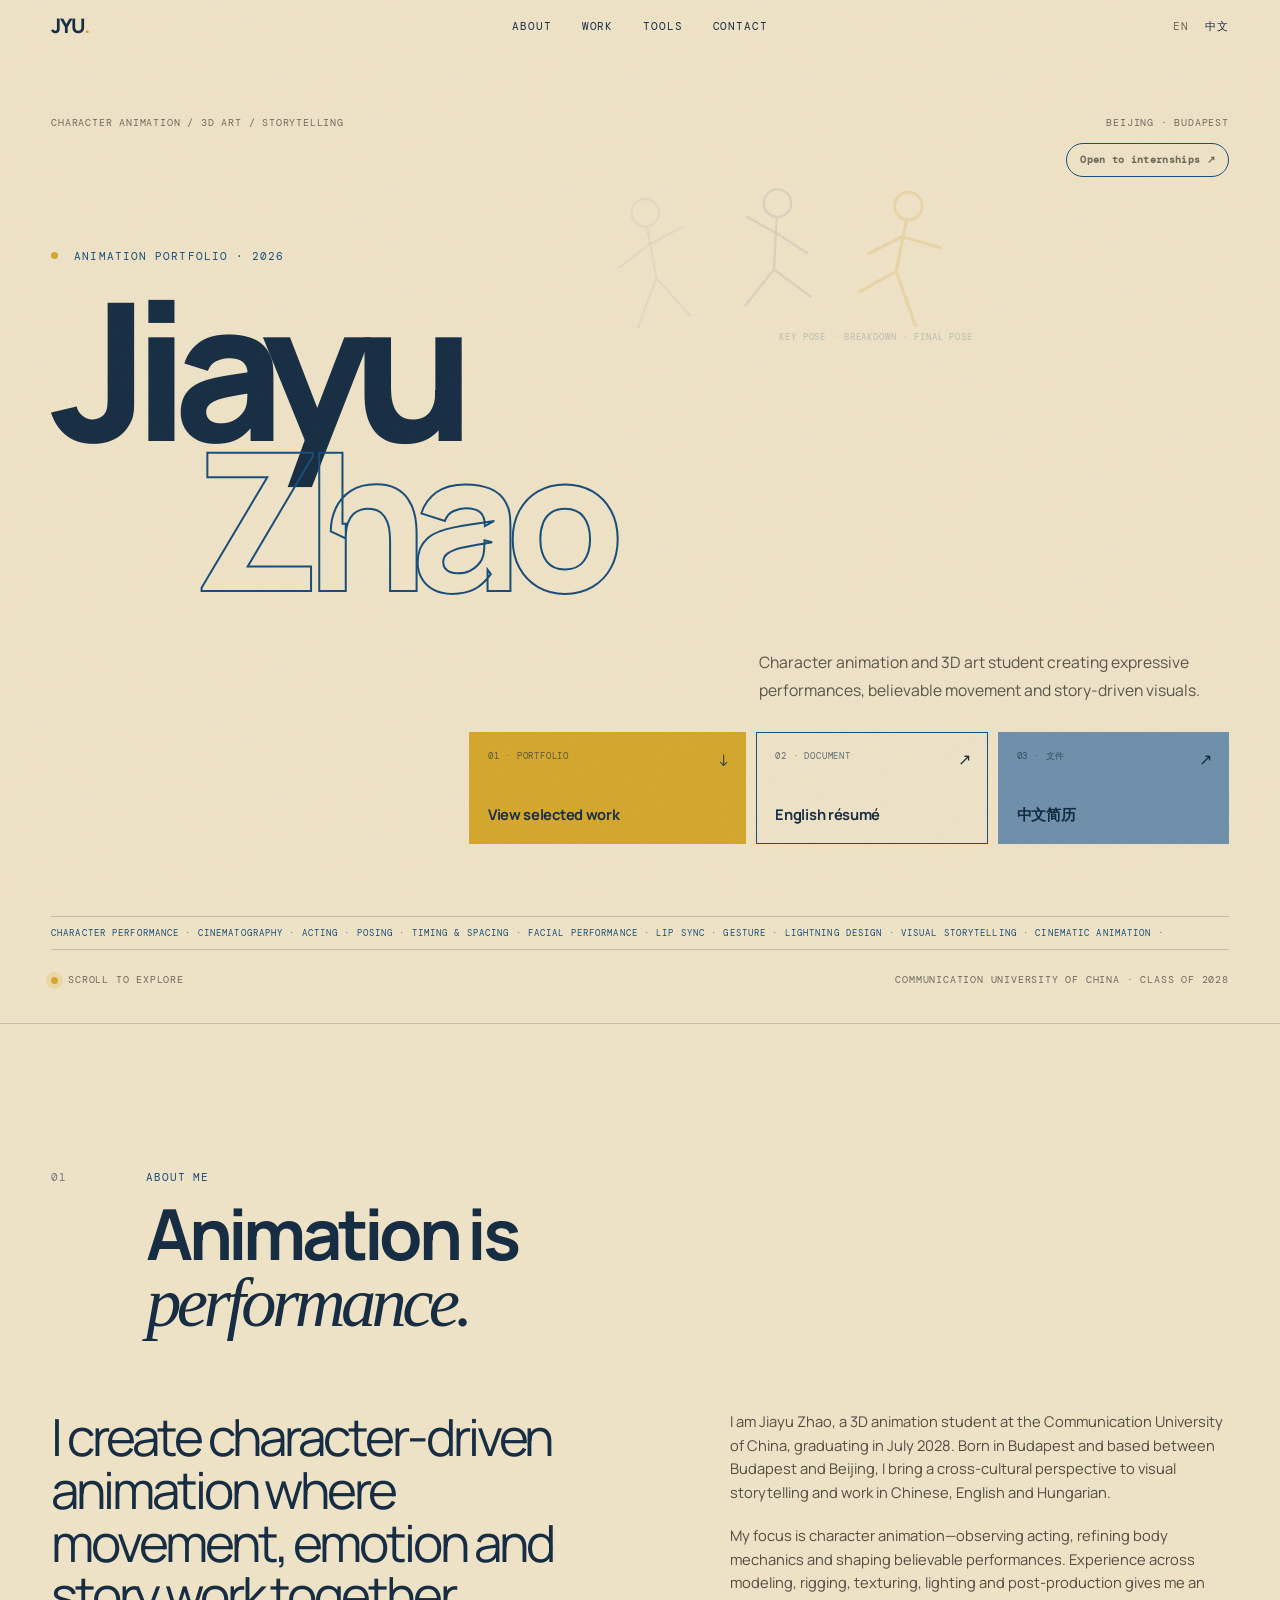
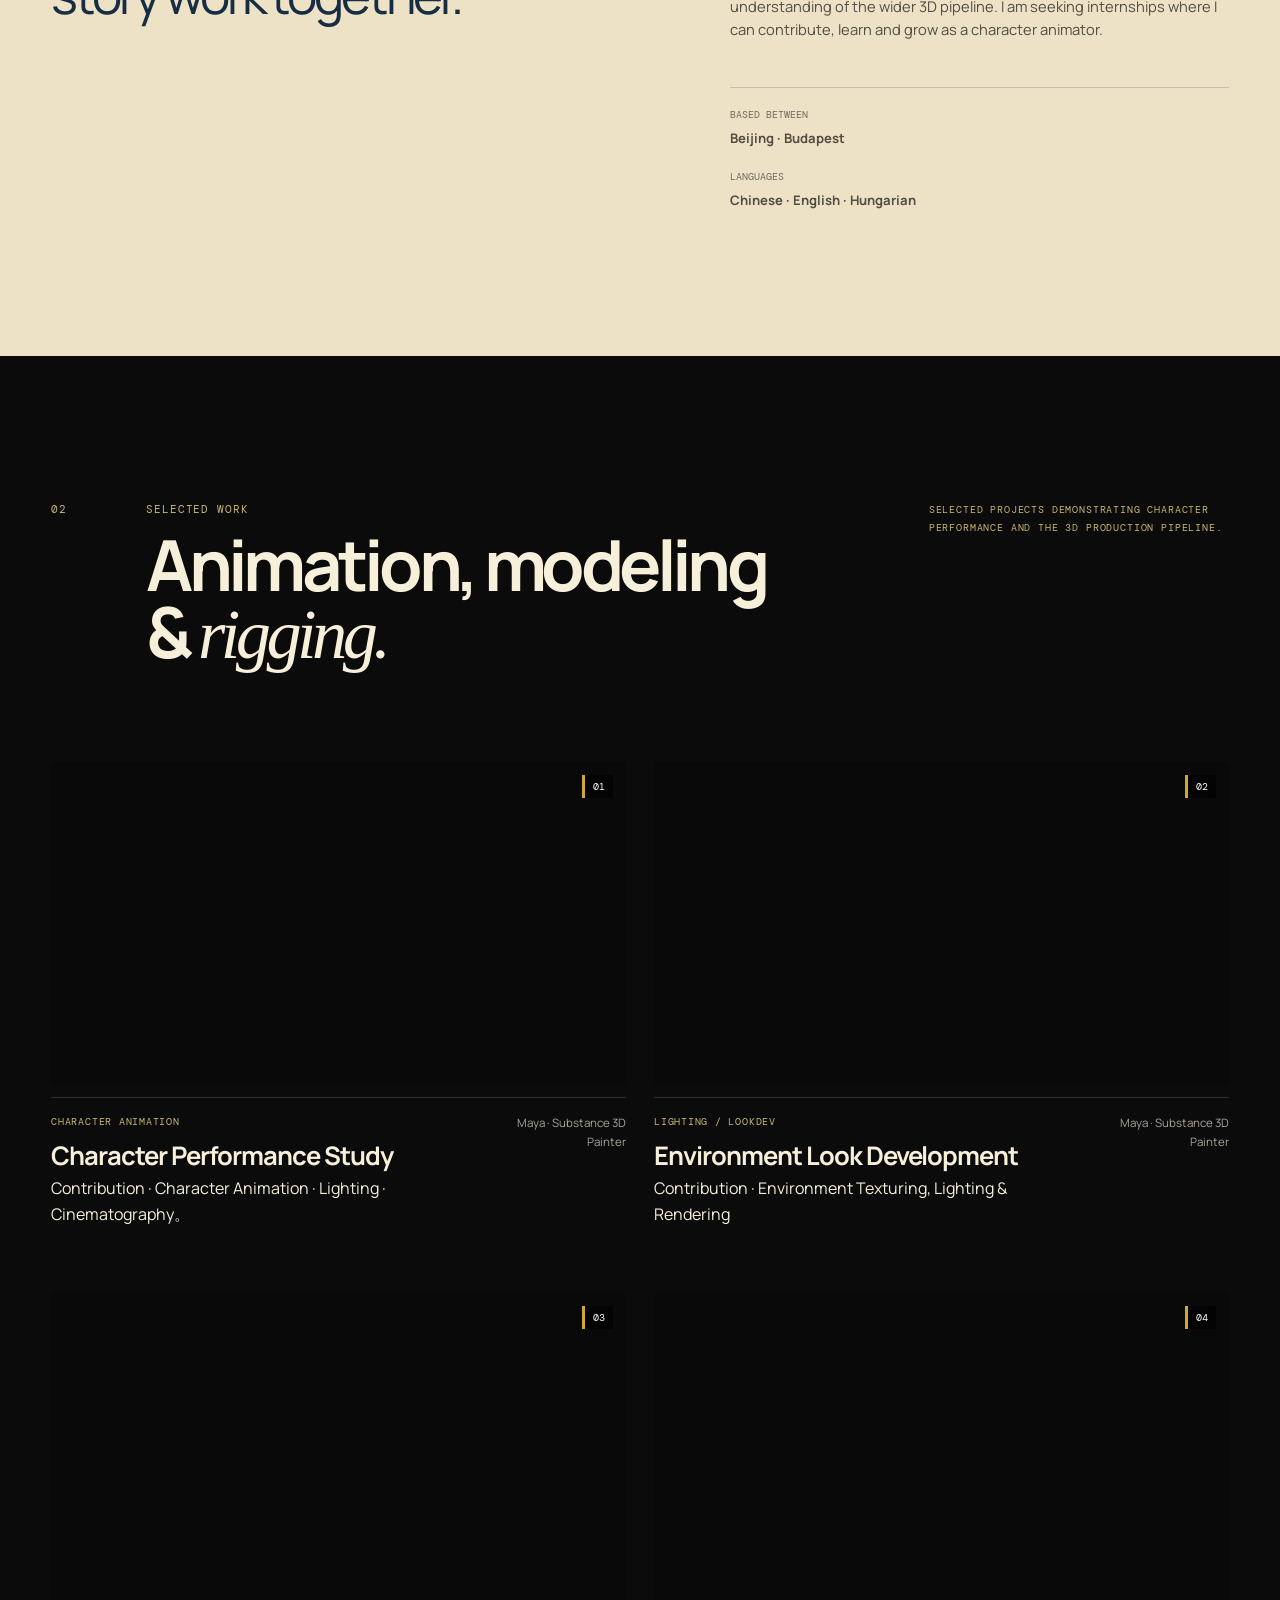
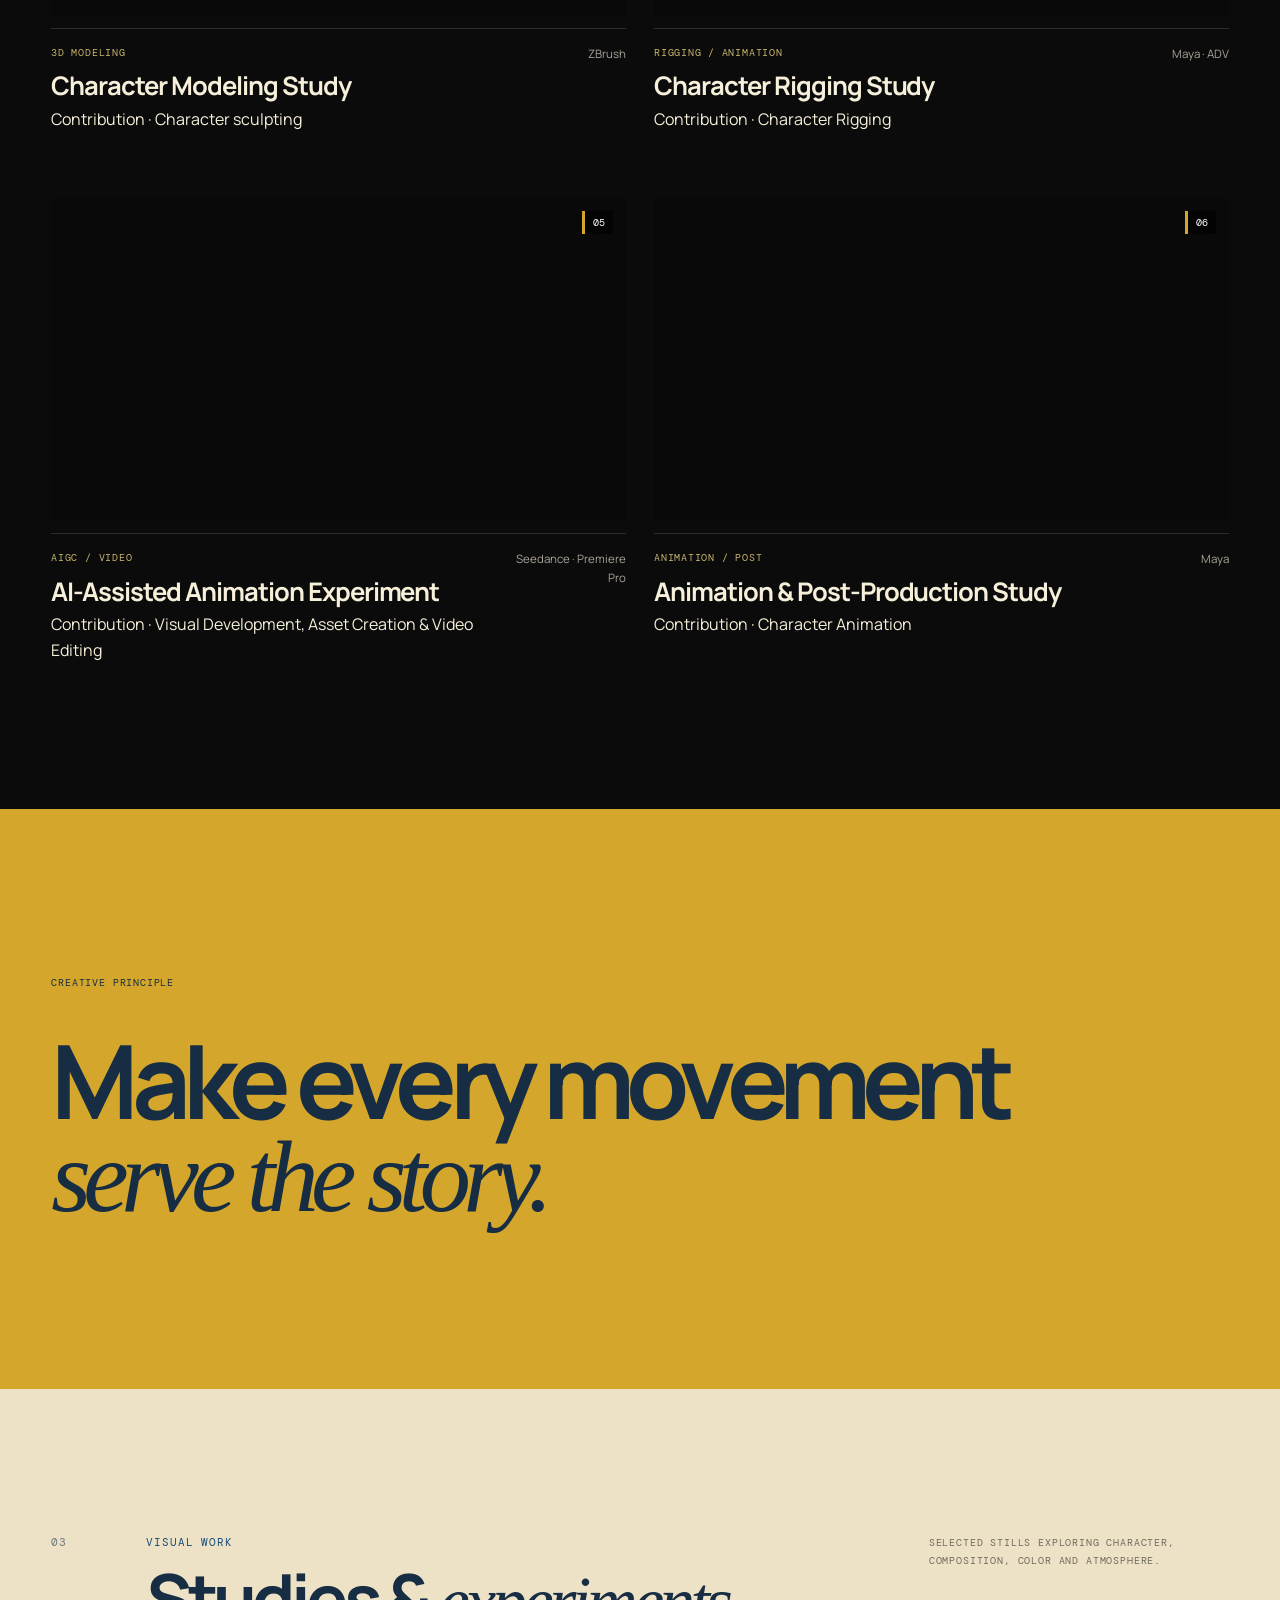
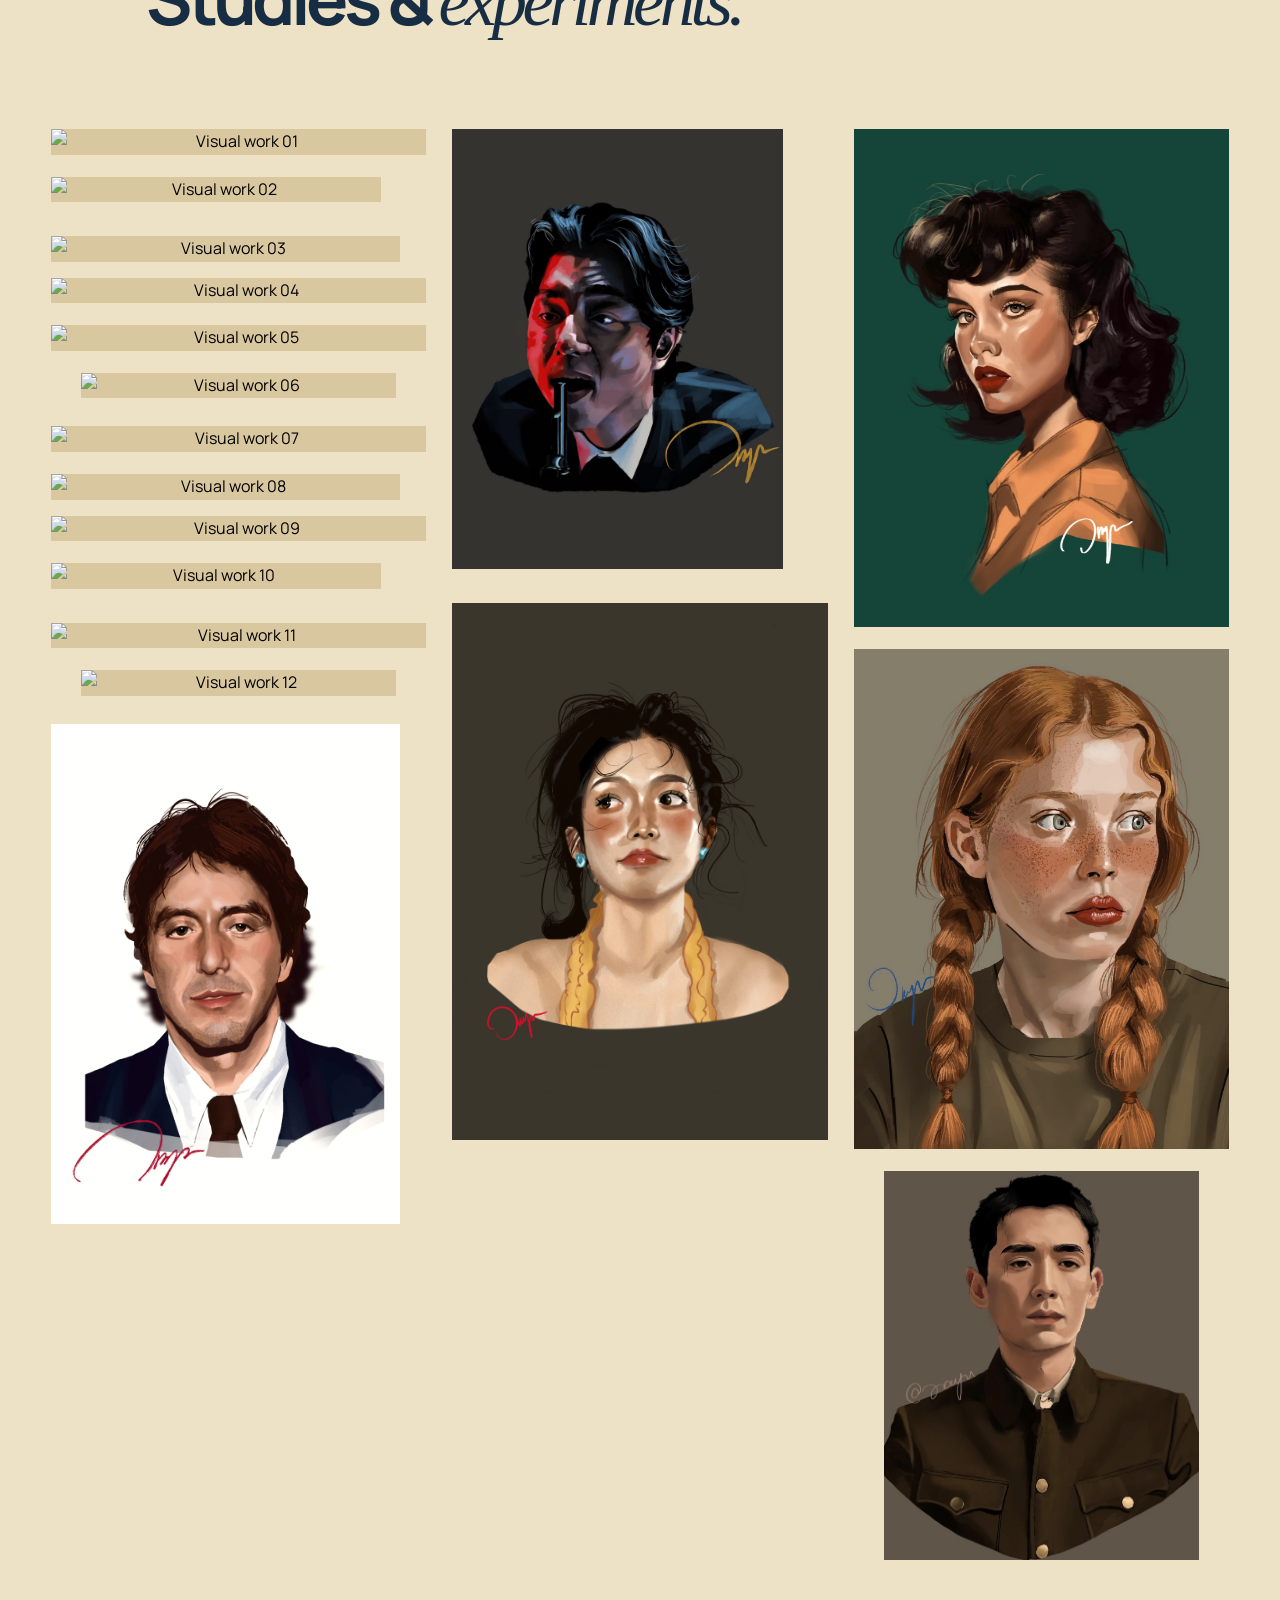
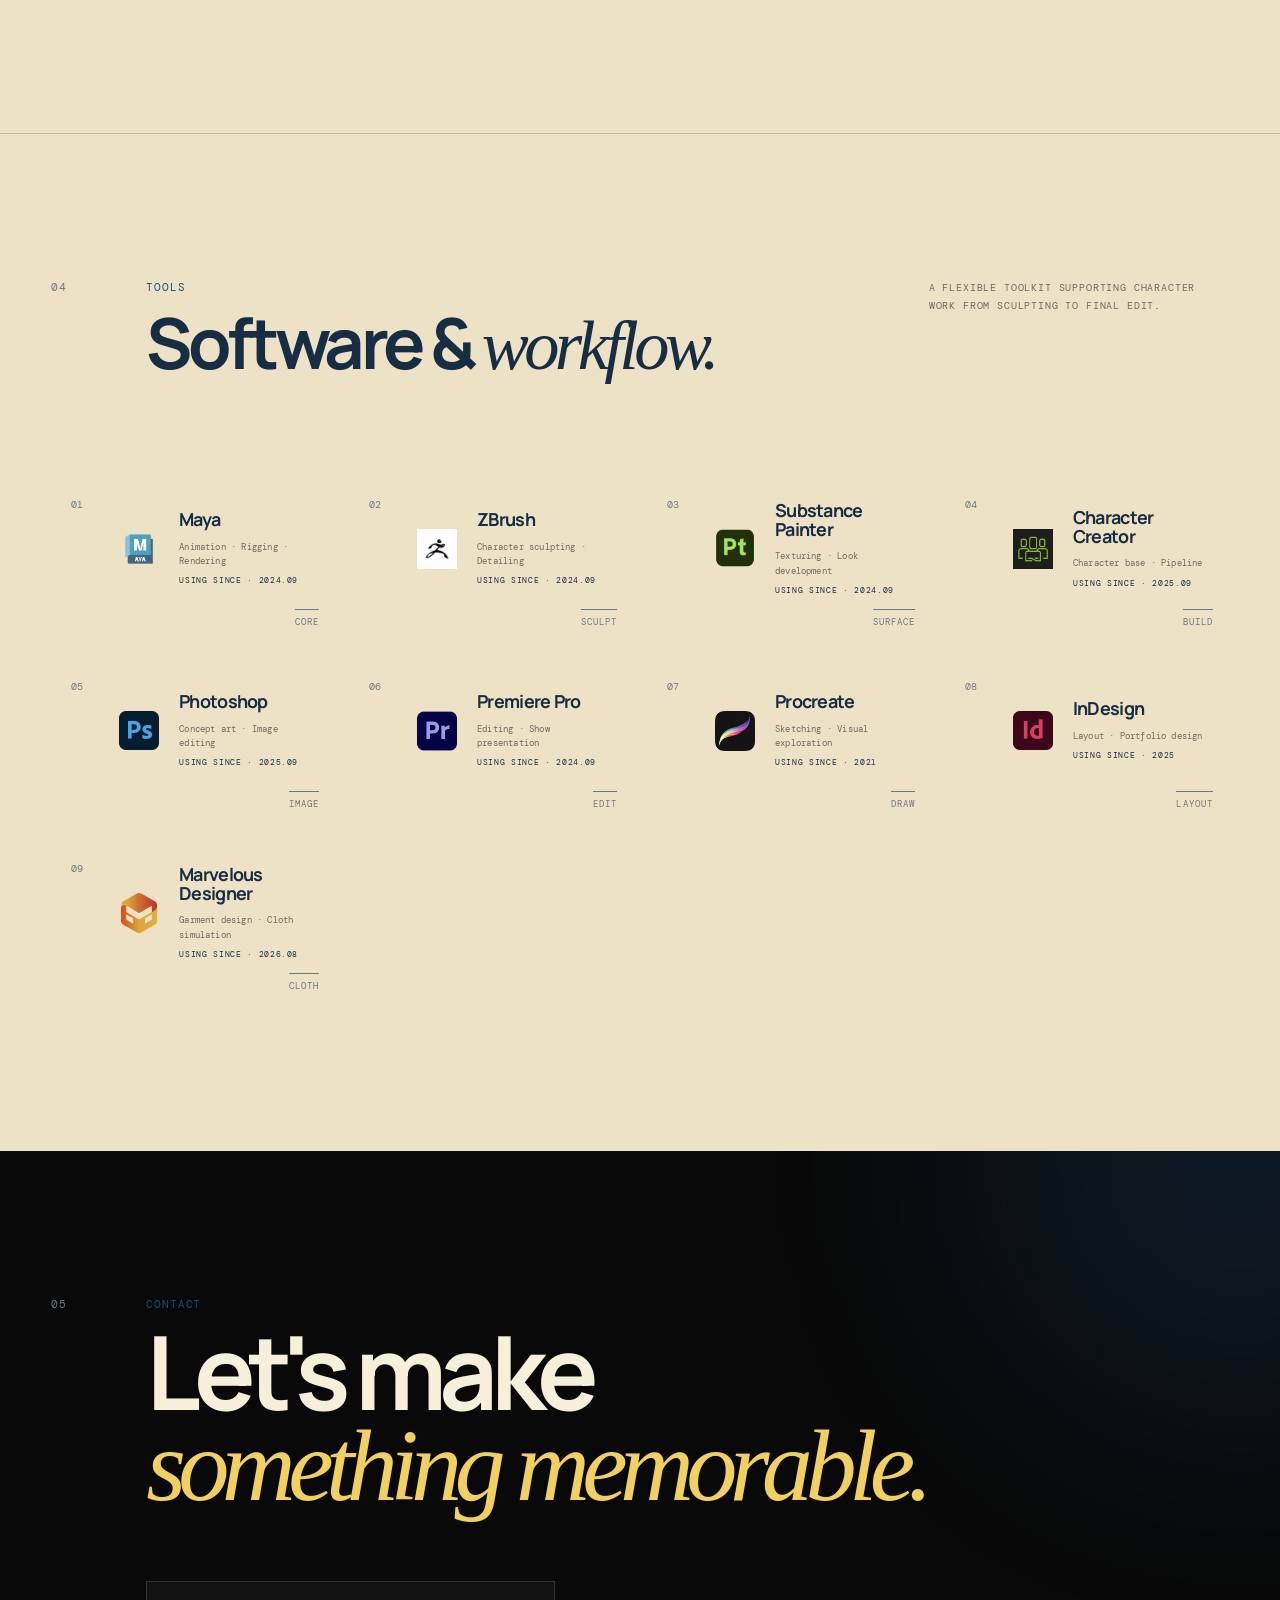
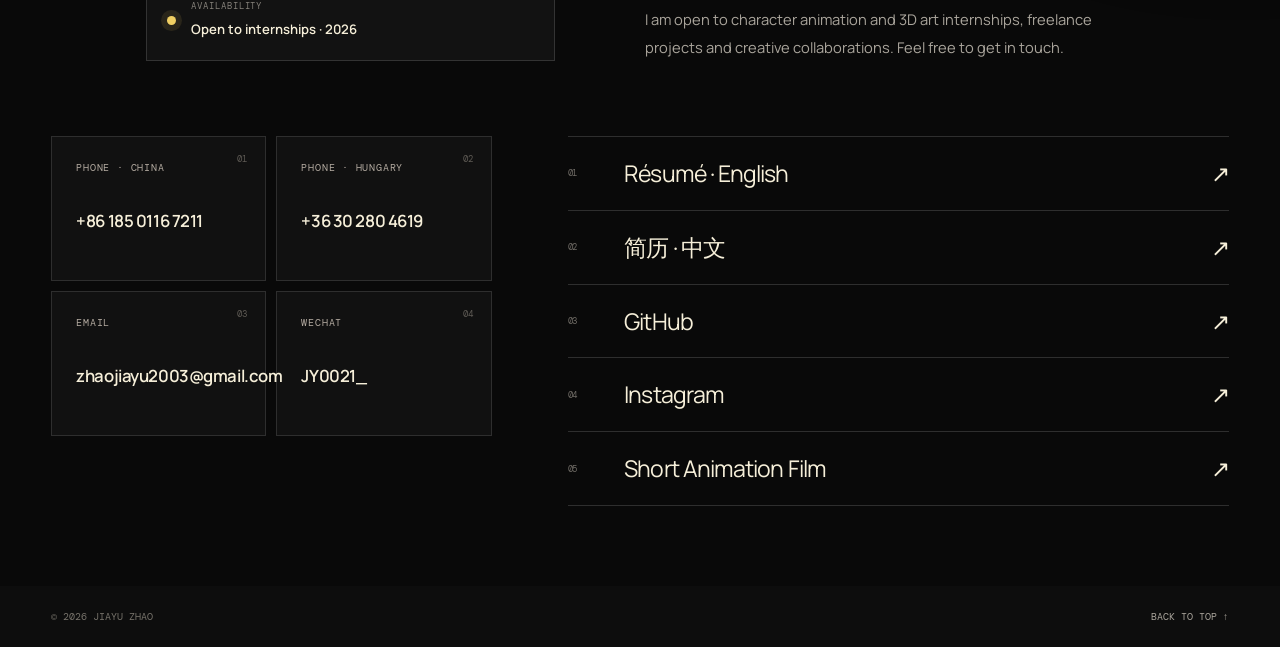
==== commit 91925411: "Update index.html" ====
--- a/index.html
+++ b/index.html
@@ -344,7 +344,8 @@
             <div class="skill"><span class="skill-index">05</span><img src="img/photoshop.png" alt="Photoshop icon"><div class="skill-copy"><strong>Photoshop</strong><small>Concept art · Image editing</small><span class="skill-since">Using since · 2025.09</span></div><span class="skill-mark">IMAGE</span></div>
             <div class="skill"><span class="skill-index">06</span><img src="img/premiere.png" alt="Premiere Pro icon"><div class="skill-copy"><strong>Premiere Pro</strong><small>Editing · Show presentation</small><span class="skill-since">Using since · 2024.09</span></div><span class="skill-mark">EDIT</span></div>
             <div class="skill"><span class="skill-index">07</span><img src="img/procreate.png" alt="Procreate icon"><div class="skill-copy"><strong>Procreate</strong><small>Sketching · Visual exploration</small><span class="skill-since">Using since · 2021</span></div><span class="skill-mark">DRAW</span></div>
-<div class="skill"><span class="skill-index">09</span><img src="img/marvelousdesigner.png" alt="Marvelous Design icon"><div class="skill-copy"><strong>Marvelous Designer</strong><small>Garment design · Cloth simulation</small><span class="skill-since">Using since · 2026.08</span></div><span class="skill-mark">CLOTH</span></div>            
+            <div class="skill"><span class="skill-index">08</span><img src="img/indesign.png" alt="InDesign icon"><div class="skill-copy"><strong>InDesign</strong><small>Layout · Portfolio design</small><span class="skill-since">Using since · 2025</span></div><span class="skill-mark">LAYOUT</span></div>
+            <div class="skill"><span class="skill-index">09</span><img src="img/marvelousdesigner.png" alt="Marvelous Design icon"><div class="skill-copy"><strong>Marvelous Designer</strong><small>Garment design · Cloth simulation</small><span class="skill-since">Using since · 2026.08</span></div><span class="skill-mark">CLOTH</span></div>
         </div>
     </section>
 
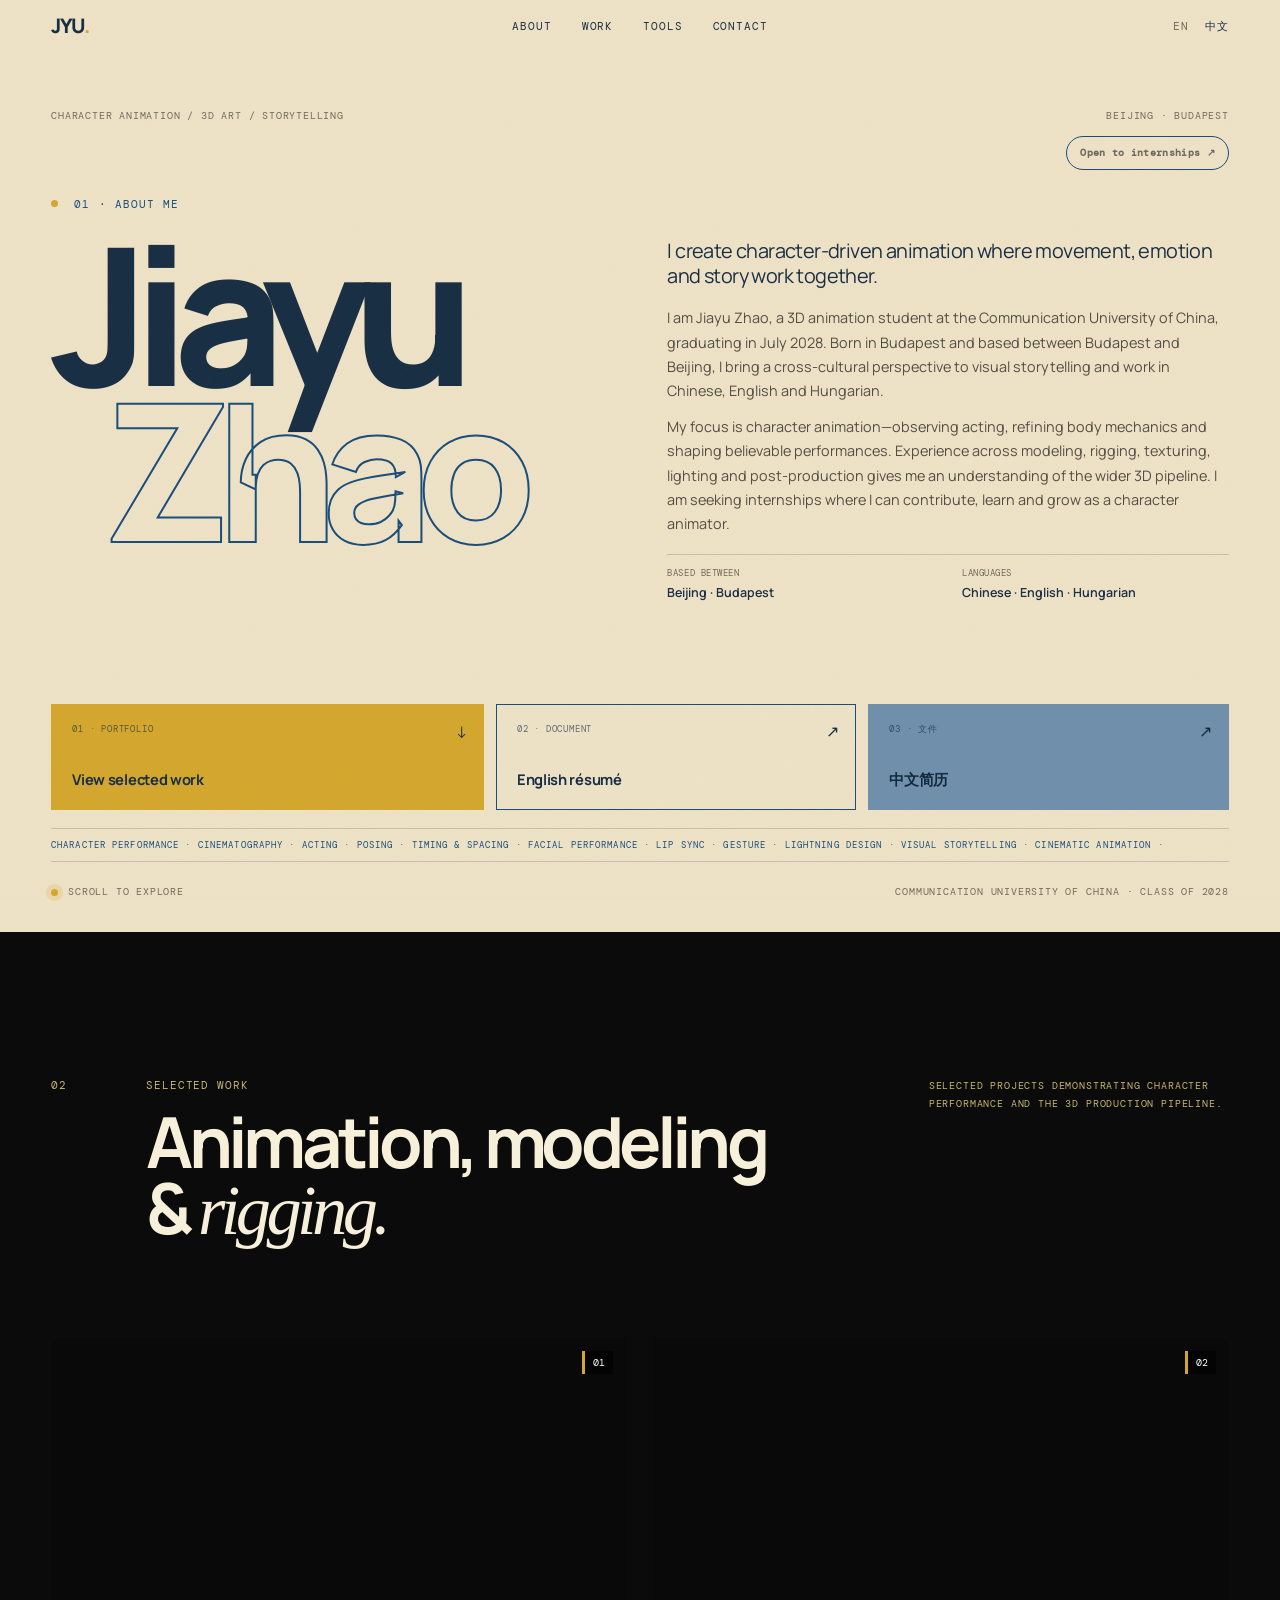
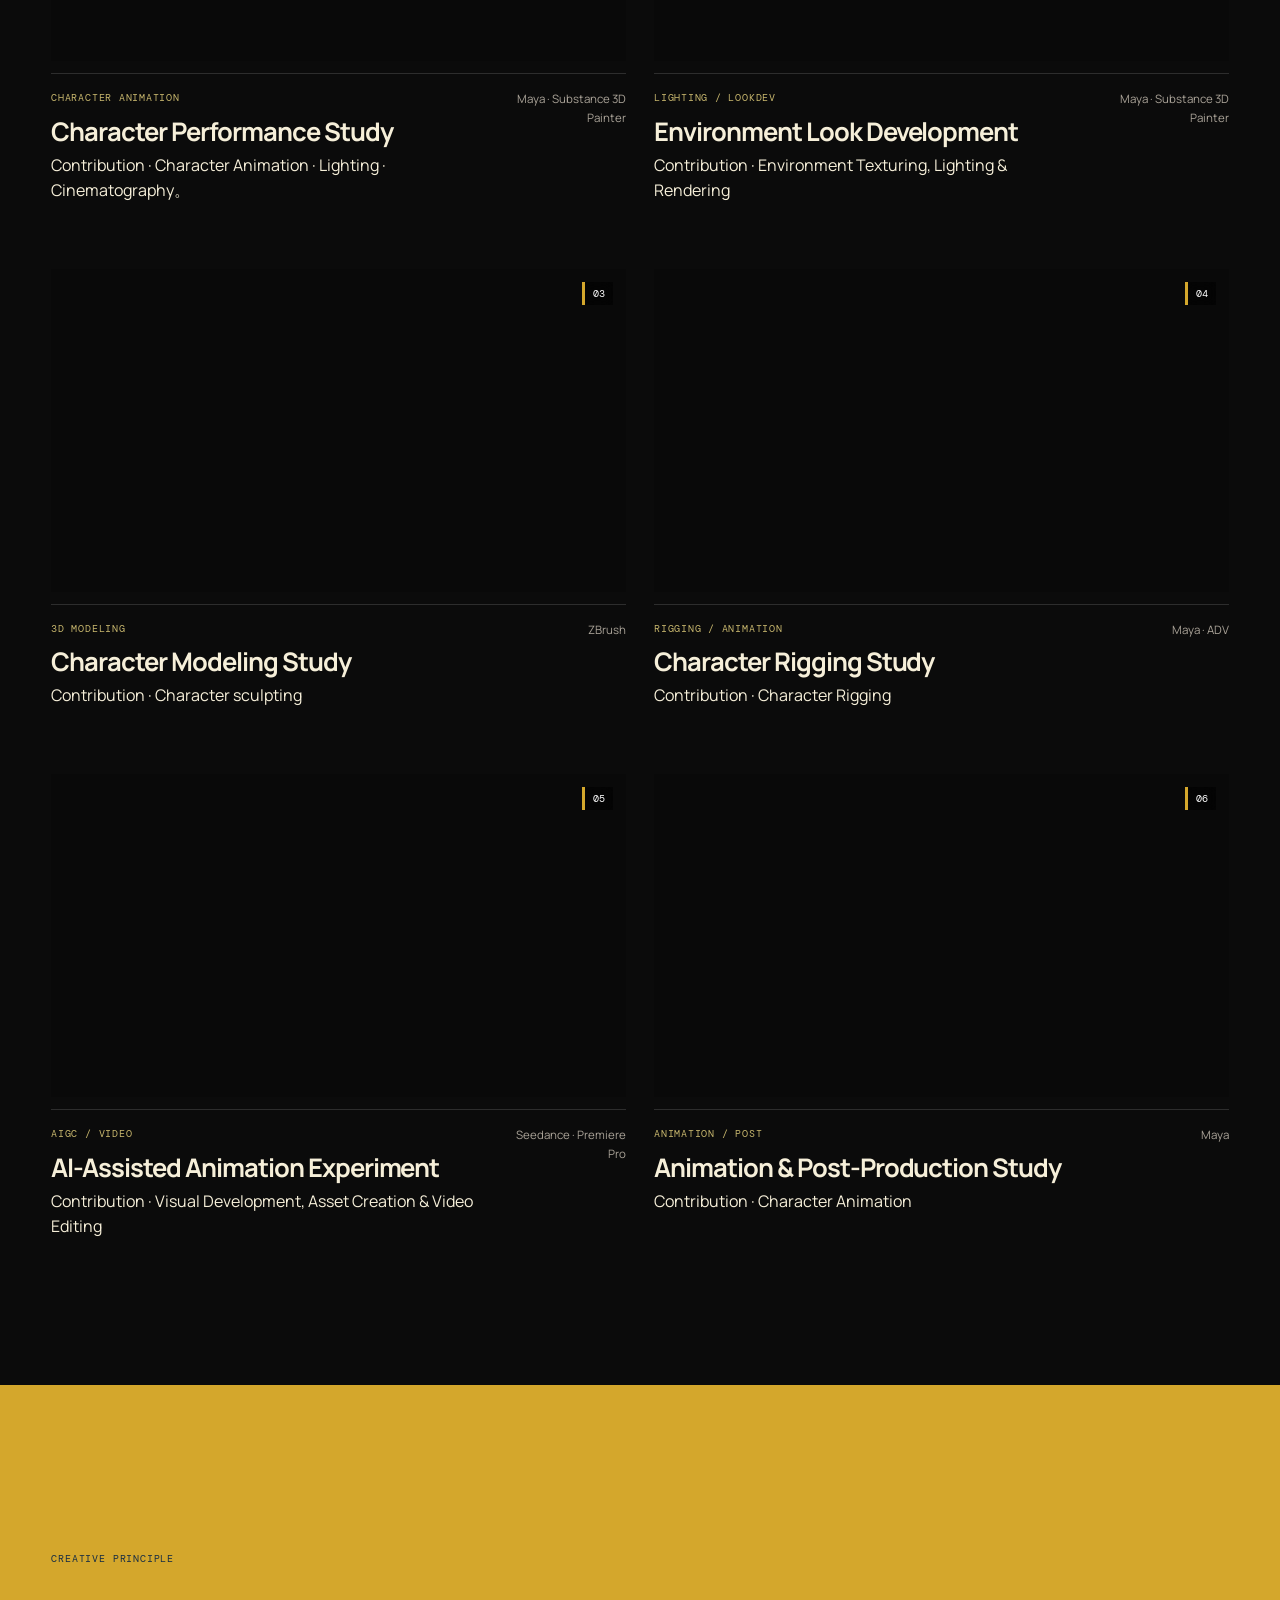
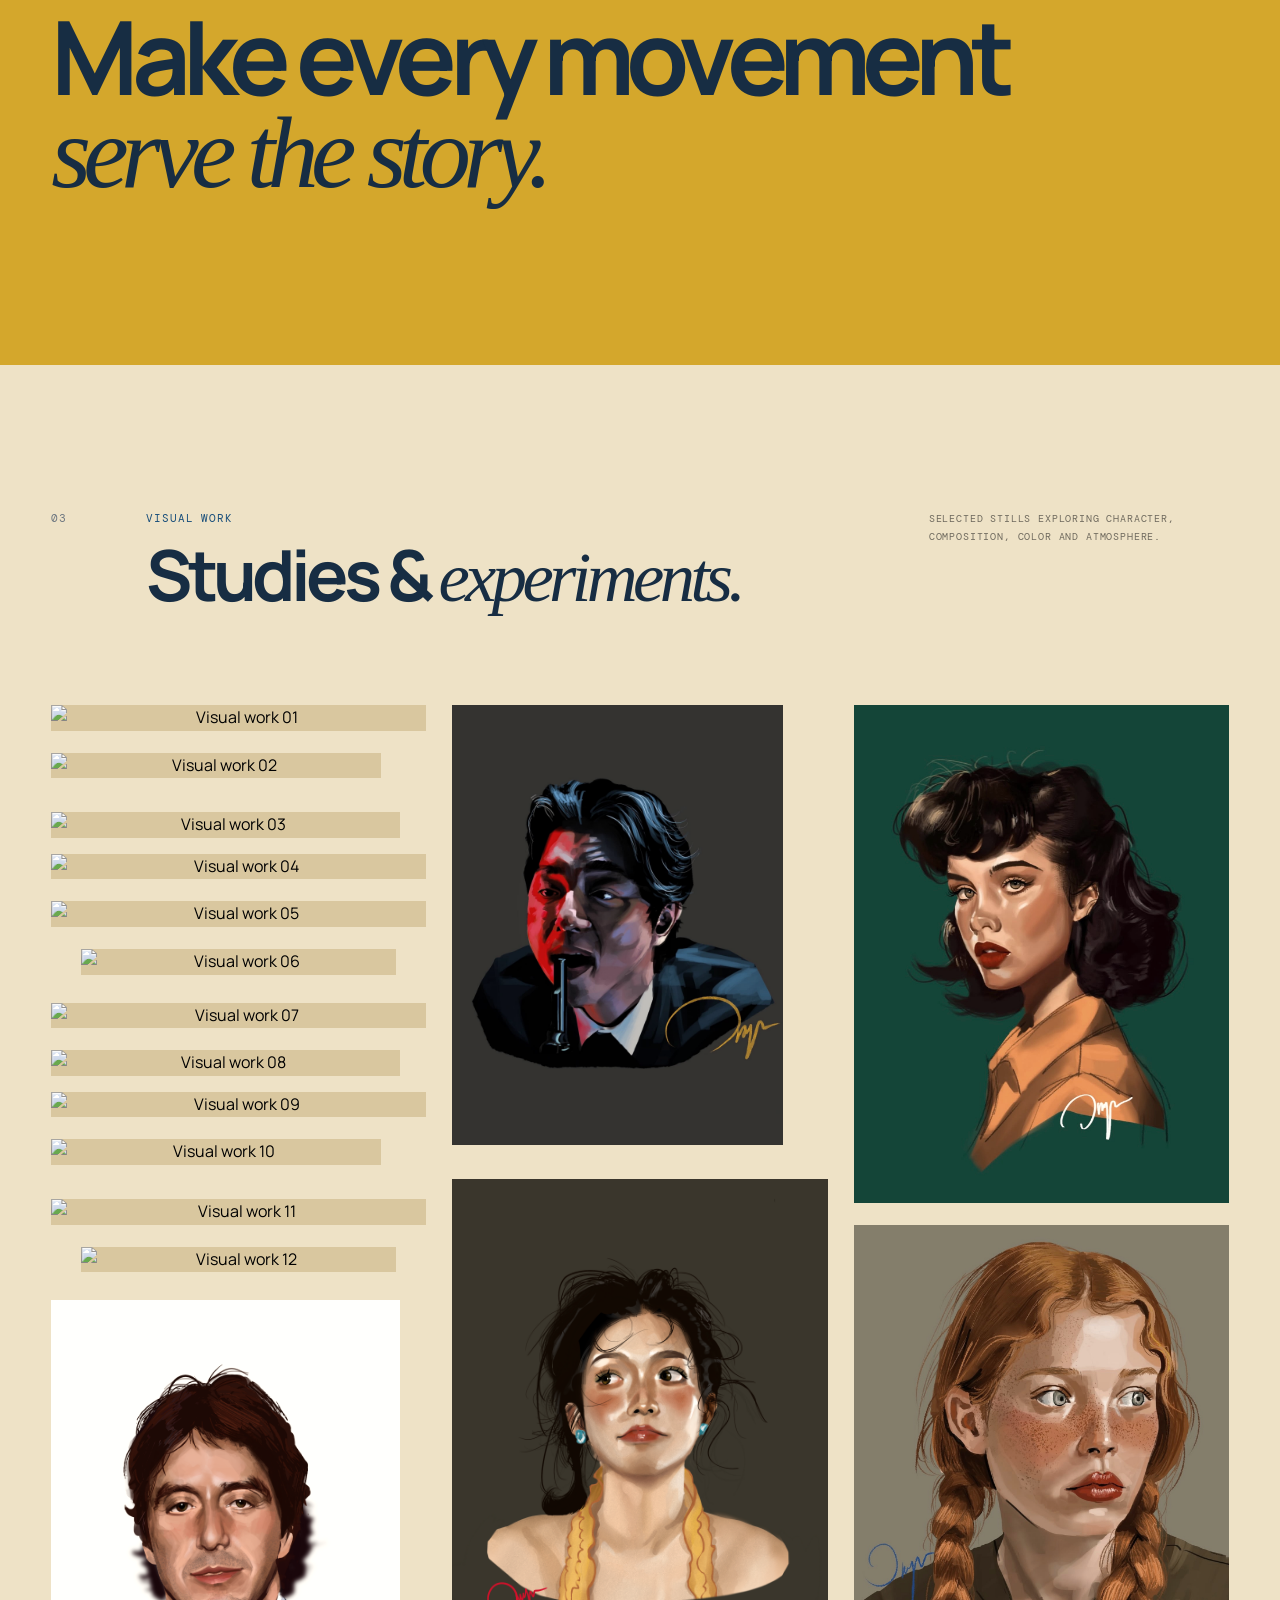
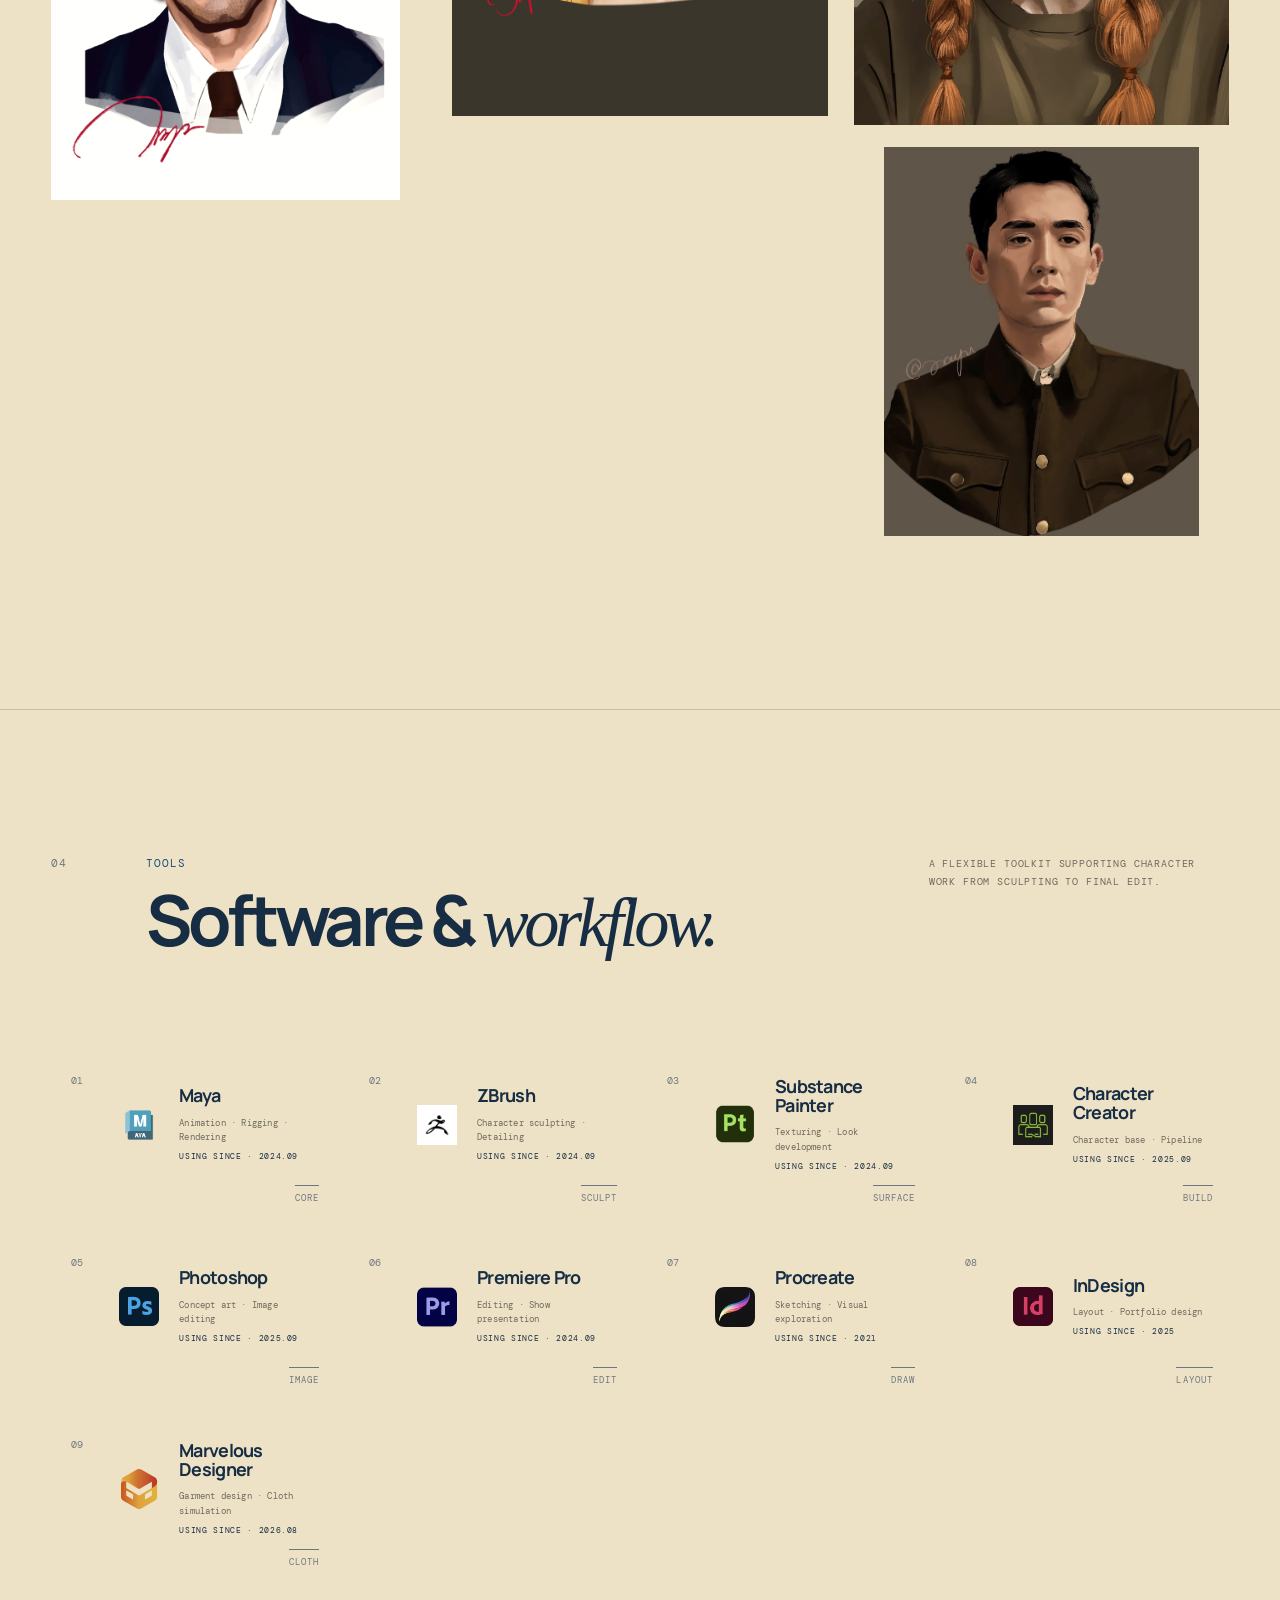
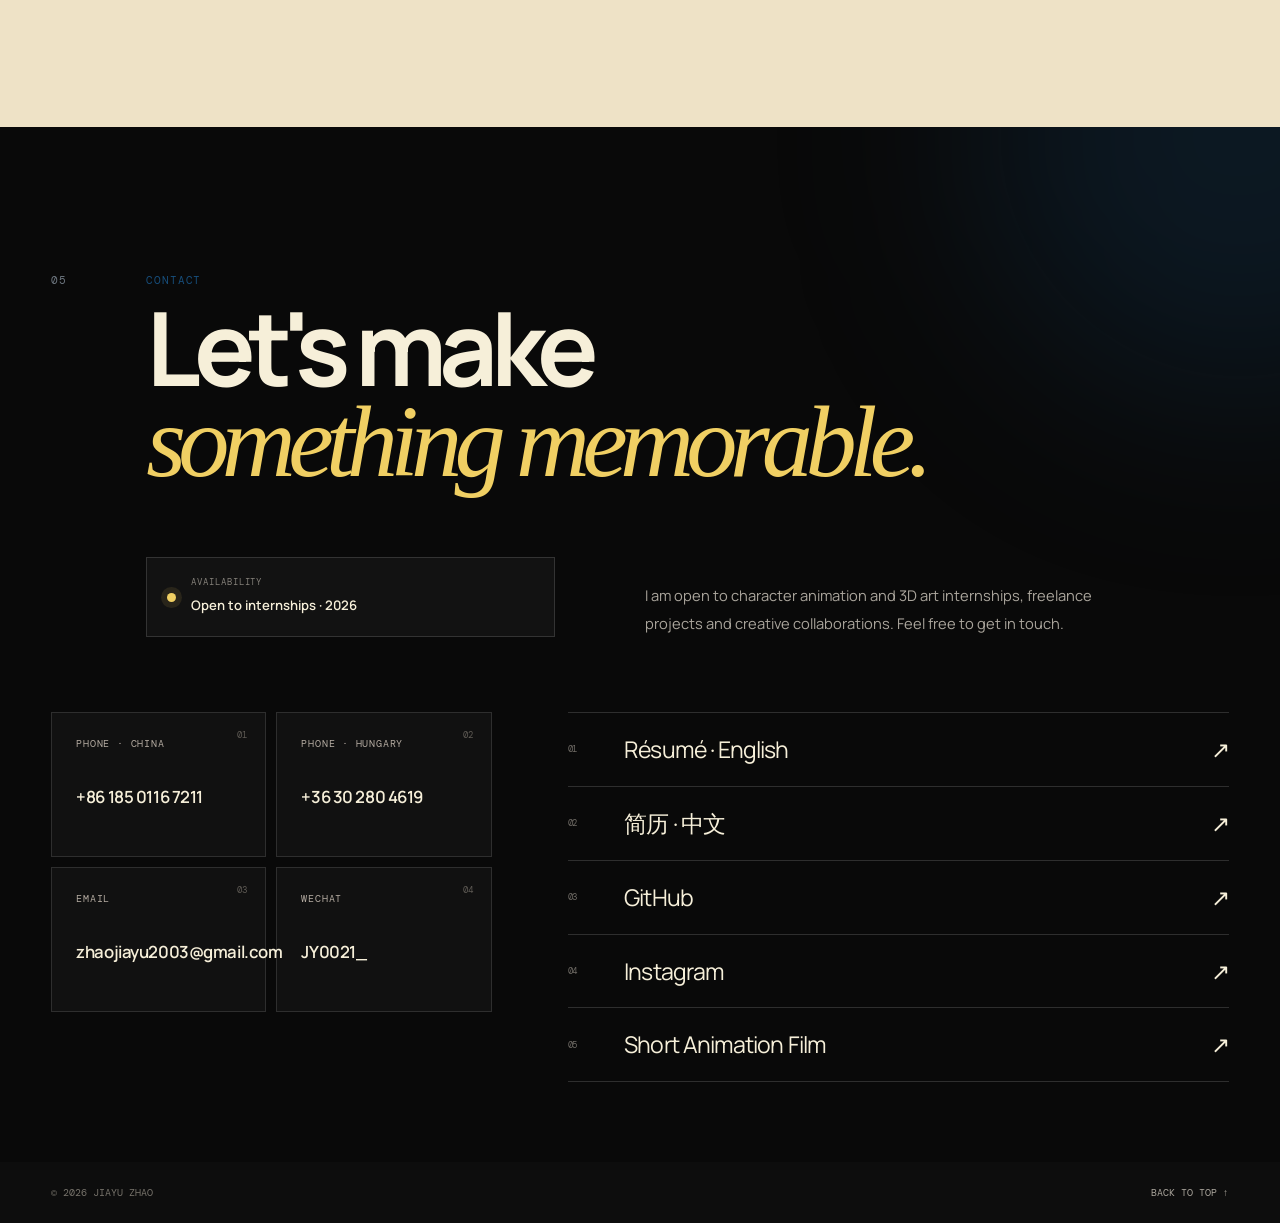
==== commit 6083b515: "Add files via upload" ====
--- a/index.html
+++ b/index.html
@@ -10,7 +10,7 @@
     <link rel="preconnect" href="https://fonts.gstatic.com" crossorigin>
     <link href="https://fonts.googleapis.com/css2?family=DM+Mono:wght@400;500&family=Manrope:wght@400;500;600;700;800&display=swap" rel="stylesheet">
 
-    <link rel="stylesheet" href="style.css">
+    <link rel="stylesheet" href="style-v2.css?v=20260819-10">
     <script src="https://player.vimeo.com/api/player.js"></script>
 </head>
 
@@ -37,7 +37,7 @@
 <main id="top">
 
     <!-- HERO -->
-    <section class="hero">
+    <section class="hero" id="about">
         <div class="hero-top">
             <span>CHARACTER ANIMATION / 3D ART / STORYTELLING</span>
             <div class="hero-location">
@@ -47,29 +47,22 @@
         </div>
 
         <div class="hero-center">
-            <div class="pose-sequence" aria-hidden="true">
-                <svg viewBox="0 0 520 250" role="presentation">
-                    <g class="pose pose--ghost" transform="translate(30 34) rotate(-7 70 100)">
-                        <circle cx="70" cy="24" r="18"/><path d="M70 43 L74 111 M73 64 L28 91 M73 65 L117 48 M74 111 L42 173 M74 111 L112 165"/>
-                    </g>
-                    <g class="pose pose--middle" transform="translate(190 22) rotate(3 70 100)">
-                        <circle cx="70" cy="24" r="18"/><path d="M70 43 L70 111 M70 63 L31 44 M70 63 L112 87 M70 111 L35 160 M70 111 L120 144"/>
-                    </g>
-                    <g class="pose pose--key" transform="translate(355 25) rotate(8 70 100)">
-                        <circle cx="70" cy="24" r="18"/><path d="M70 43 L66 111 M68 65 L27 93 M68 65 L119 72 M66 111 L23 144 M66 111 L101 178"/>
-                    </g>
-                </svg>
-                <span>KEY POSE · BREAKDOWN · FINAL POSE</span>
-            </div>
-            <p class="eyebrow"><span class="palette-dot"></span> Animation Portfolio · 2026</p>
+            <p class="eyebrow"><span class="palette-dot"></span> 01 · About me</p>
             <h1>
                 <span>Jiayu</span>
                 <span class="outline">Zhao</span>
             </h1>
-            <p class="hero-description">
-                Character animation and 3D art student creating expressive
-                performances, believable movement and story-driven visuals.
-            </p>
+            <div class="hero-about">
+                <div class="hero-about-copy">
+                    <p class="hero-about-lead">I create character-driven animation where movement, emotion and story work together.</p>
+                    <p>I am Jiayu Zhao, a 3D animation student at the Communication University of China, graduating in July 2028. Born in Budapest and based between Budapest and Beijing, I bring a cross-cultural perspective to visual storytelling and work in Chinese, English and Hungarian.</p>
+                    <p class="hero-about-detail">My focus is character animation—observing acting, refining body mechanics and shaping believable performances. Experience across modeling, rigging, texturing, lighting and post-production gives me an understanding of the wider 3D pipeline. I am seeking internships where I can contribute, learn and grow as a character animator.</p>
+                    <div class="hero-about-meta">
+                        <div><span>Based between</span><strong>Beijing · Budapest</strong></div>
+                        <div><span>Languages</span><strong>Chinese · English · Hungarian</strong></div>
+                    </div>
+                </div>
+            </div>
             <div class="hero-actions">
                 <a class="action-card action-card--work" href="#work">
                     <small>01 · PORTFOLIO</small><strong>View selected work</strong><span>↓</span>
@@ -99,13 +92,13 @@
         </div>
     </section>
 
-    <!-- ABOUT -->
-    <section class="about section" id="about">
+    <!-- ABOUT (merged into hero) -->
+    <section class="about section about--merged" aria-hidden="true">
         <div class="section-heading">
             <div class="section-number">01</div>
             <div>
                 <p class="section-kicker">About me</p>
-                <h2>Animation is<br><em>performance.</em></h2>
+                <h2>About me</h2>
             </div>
         </div>
 
@@ -431,6 +424,6 @@
     <a href="#top">Back to top ↑</a>
 </footer>
 
-<script src="script.js"></script>
+<script src="script-v2.js?v=20260819-3"></script>
 </body>
 </html>
--- a/style-v2.css
+++ b/style-v2.css
@@ -0,0 +1,1589 @@
+* {
+    margin: 0;
+    padding: 0;
+    box-sizing: border-box;
+}
+
+:root {
+    --paper: #eee2c6;
+    --paper-dark: #d9c79f;
+    --ink: #172d43;
+    --muted: #6f6a5e;
+    --line: rgba(23, 45, 67, .19);
+    --dark: #174d7a;
+    --accent: #d4a72c;
+    --accent-soft: #f0cf63;
+    --blue-soft: #6f8fab;
+    --white: #f6efd9;
+    --work-black: #0b0b0b;
+    --max: 1380px;
+}
+
+html {
+    scroll-behavior: smooth;
+    background: var(--paper);
+}
+
+body {
+    background: var(--paper);
+    color: var(--ink);
+    font-family: "Manrope", Arial, sans-serif;
+    line-height: 1.6;
+    overflow-x: hidden;
+}
+
+::selection {
+    background: var(--accent);
+    color: var(--ink);
+}
+
+.statement h2::selection,
+.statement h2 *::selection {
+    background: var(--dark);
+    color: var(--white);
+}
+
+button, a {
+    font: inherit;
+}
+
+a {
+    color: inherit;
+}
+
+.grain {
+    position: fixed;
+    inset: 0;
+    z-index: 999;
+    pointer-events: none;
+    opacity: .035;
+    background-image: url("data:image/svg+xml,%3Csvg xmlns='http://www.w3.org/2000/svg' width='180' height='180'%3E%3Cfilter id='n'%3E%3CfeTurbulence type='fractalNoise' baseFrequency='.9' numOctaves='4' stitchTiles='stitch'/%3E%3C/filter%3E%3Crect width='100%25' height='100%25' filter='url(%23n)'/%3E%3C/svg%3E");
+}
+
+/* HEADER */
+.site-header {
+    position: fixed;
+    z-index: 100;
+    top: 0;
+    left: 0;
+    width: 100%;
+    height: 74px;
+    padding: 0 4vw;
+    display: grid;
+    grid-template-columns: 1fr auto 1fr;
+    align-items: center;
+    border-bottom: 1px solid transparent;
+    transition: .3s ease;
+}
+
+.site-header::after {
+    content: "";
+}
+
+.site-header .logo {
+    justify-self: start;
+}
+
+.site-header nav {
+    justify-self: center;
+}
+
+.site-header.scrolled {
+    background: rgba(238, 226, 198, .9);
+    backdrop-filter: blur(15px);
+    border-color: var(--line);
+}
+
+.logo {
+    text-decoration: none;
+    font-size: 1.25rem;
+    font-weight: 800;
+    letter-spacing: -.08em;
+}
+
+.logo span {
+    color: var(--accent);
+}
+
+.site-header nav {
+    display: flex;
+    align-items: center;
+    gap: 30px;
+    font: .68rem "DM Mono", monospace;
+    text-transform: uppercase;
+    letter-spacing: .08em;
+}
+
+.site-header .header-language {
+    justify-self: end;
+}
+
+.site-header nav a {
+    text-decoration: none;
+    position: relative;
+}
+
+.site-header nav a::after {
+    content: "";
+    position: absolute;
+    bottom: -6px;
+    left: 0;
+    width: 0;
+    height: 1px;
+    background: currentColor;
+    transition: width .25s ease;
+}
+
+.site-header nav a:hover::after {
+    width: 100%;
+}
+
+.header-actions,
+.language-switch {
+    display: flex;
+    align-items: center;
+}
+
+.language-switch {
+    gap: 16px;
+    font: .68rem "DM Mono", monospace;
+    text-transform: uppercase;
+    letter-spacing: .08em;
+}
+
+.language-switch span {
+    color: var(--muted);
+}
+
+.language-switch a {
+    position: relative;
+    text-decoration: none;
+}
+
+.language-switch a::after {
+    content: "";
+    position: absolute;
+    bottom: -6px;
+    left: 0;
+    width: 0;
+    height: 1px;
+    background: currentColor;
+    transition: width .25s ease;
+}
+
+.language-switch a:hover::after {
+    width: 100%;
+}
+
+.header-link {
+    border: 1px solid var(--ink);
+    border-radius: 999px;
+    padding: 9px 14px;
+    text-decoration: none;
+    font-size: .7rem;
+    font-weight: 700;
+}
+
+.header-link:hover {
+    background: var(--ink);
+    color: var(--paper);
+}
+
+/* GLOBAL */
+.section {
+    max-width: var(--max);
+    margin: auto;
+    padding: 145px 4vw;
+}
+
+.section-heading,
+.section-topline {
+    display: grid;
+    grid-template-columns: 70px 1fr 300px;
+    gap: 25px;
+    align-items: start;
+}
+
+.section-number,
+.section-kicker,
+.section-note,
+.project-type,
+.statement-label,
+.hero-top,
+.hero-bottom {
+    font-family: "DM Mono", monospace;
+    text-transform: uppercase;
+    letter-spacing: .08em;
+}
+
+.section-number {
+    font-size: .68rem;
+    color: var(--muted);
+}
+
+.section-kicker {
+    color: var(--muted);
+    font-size: .68rem;
+    margin-bottom: 13px;
+}
+
+.section-heading h2,
+.section-topline h2 {
+    font-size: clamp(2.7rem, 5.5vw, 6rem);
+    line-height: .94;
+    letter-spacing: -.065em;
+    font-weight: 700;
+}
+
+.section-heading h2 em,
+.section-topline h2 em,
+.contact h2 em {
+    font-family: Georgia, serif;
+    font-weight: 400;
+}
+
+.section-note {
+    color: var(--muted);
+    font-size: .65rem;
+    line-height: 1.7;
+}
+
+/* HERO */
+.hero {
+    min-height: 100vh;
+    max-width: 1600px;
+    margin: auto;
+    padding: 108px 4vw 32px;
+    display: flex;
+    flex-direction: column;
+    justify-content: space-between;
+    scroll-margin-top: 70px;
+}
+
+.hero-top,
+.hero-bottom {
+    display: flex;
+    justify-content: space-between;
+    gap: 25px;
+    color: var(--muted);
+    font-size: .63rem;
+}
+
+.hero-location {
+    display: flex;
+    flex-direction: column;
+    align-items: flex-end;
+    gap: 12px;
+}
+
+.hero-location .header-link {
+    border-color: var(--dark);
+    padding: 8px 13px;
+    font-size: .63rem;
+    letter-spacing: .03em;
+    text-transform: none;
+}
+
+.hero-location .header-link:hover {
+    background: var(--dark);
+    color: var(--white);
+}
+
+.hero-center {
+    position: relative;
+    margin: auto 0;
+    padding: 3vh 0 2vh;
+}
+
+.hero-about { position: relative; z-index: 1; display: grid; grid-template-columns: minmax(280px,.82fr) minmax(380px,1.18fr); gap: clamp(34px,6vw,90px); width: 100%; margin: 30px 0 0; padding: 0 0 8px; scroll-margin-top: 90px; }
+.hero-about-title > span { display:block; margin-bottom:16px; color:var(--muted); font:.6rem "DM Mono",monospace; letter-spacing:.1em; }
+.hero-about-title h2 { max-width:680px; font-size:clamp(2.7rem,4.6vw,5.1rem); line-height:.92; letter-spacing:-.058em; }
+.hero-about-title em { font-family:Georgia,serif; font-weight:400; }
+.hero-about-copy { align-self:start; max-width:620px; margin-top:2px; color:#514d43; font-size:.9rem; line-height:1.68; }
+.hero-about-lead { max-width:590px; margin-bottom:18px; color:var(--ink); font-size:clamp(1.2rem,1.55vw,1.58rem); line-height:1.24; letter-spacing:-.03em; }
+.hero-about-detail { margin-top:12px; }
+.hero-about-meta { display:grid; grid-template-columns:repeat(2,minmax(0,1fr)); gap:16px 28px; margin-top:18px; padding-top:12px; border-top:1px solid var(--line); }
+.hero-about-meta span { display:block; margin-bottom:4px; color:var(--muted); font:.56rem "DM Mono",monospace; letter-spacing:.06em; text-transform:uppercase; }
+.hero-about-meta strong { display:block; color:var(--ink); font-size:.78rem; font-weight:600; }
+.about--merged { display:none; }
+
+@media (min-width: 901px) {
+    .hero-center {
+        display: grid;
+        grid-template-columns: minmax(500px, .98fr) minmax(420px, 1.02fr);
+        column-gap: clamp(52px, 6vw, 96px);
+        align-items: start;
+    }
+
+    .hero-center > .eyebrow {
+        grid-column: 1 / -1;
+    }
+
+    .hero-center > h1 {
+        grid-column: 1;
+        grid-row: 2;
+        font-size: clamp(5rem, 9vw, 9rem);
+    }
+
+    .hero-center > .hero-about {
+        display: contents;
+    }
+
+    .hero-about-copy {
+        grid-column: 2;
+        grid-row: 2;
+        padding-top: 2px;
+    }
+
+    .hero-about-title {
+        grid-column: 1;
+        grid-row: 3;
+        margin-top: 24px;
+    }
+
+    .hero-center > .hero-actions {
+        grid-column: 1 / -1;
+        grid-row: 3;
+        width: 100%;
+        margin-top: 100px;
+    }
+}
+
+@media (max-width: 900px) {
+    .hero-about {
+        display: block;
+    }
+
+    .hero-actions {
+        margin-top: 42px;
+    }
+}
+
+.pose-sequence {
+    position: absolute;
+    z-index: 0;
+    top: -1vh;
+    right: 20vw;
+    width: min(430px, 31vw);
+    color: var(--dark);
+    opacity: .25;
+    pointer-events: none;
+}
+
+.pose-sequence svg {
+    display: block;
+    width: 100%;
+}
+
+.pose {
+    fill: none;
+    stroke: currentColor;
+    stroke-width: 3;
+    stroke-linecap: round;
+    stroke-linejoin: round;
+}
+
+.pose--ghost { opacity: .22; }
+.pose--middle { opacity: .42; }
+.pose--key { color: var(--accent); opacity: .82; stroke-width: 4; }
+
+.pose-sequence > span {
+    display: block;
+    margin-top: -28px;
+    text-align: right;
+    font: .54rem "DM Mono", monospace;
+    letter-spacing: .1em;
+}
+
+.hero-center > .eyebrow,
+.hero-center > h1,
+.hero-center > .hero-description,
+.hero-center > .hero-actions {
+    position: relative;
+    z-index: 1;
+}
+
+.hero-marquee {
+    width: 100%;
+    margin: 0 0 22px;
+    padding: 10px 0;
+    overflow: hidden;
+    border-top: 1px solid var(--line);
+    border-bottom: 1px solid var(--line);
+    color: var(--dark);
+    font: .58rem "DM Mono", monospace;
+    letter-spacing: .12em;
+    white-space: nowrap;
+}
+
+.marquee-track {
+    display: flex;
+    width: max-content;
+    min-width: 200%;
+    animation: heroTicker 34s linear infinite;
+    will-change: transform;
+}
+
+.marquee-track span {
+    flex: 0 0 auto;
+    min-width: 50%;
+    padding-right: 2em;
+}
+
+@keyframes heroTicker {
+    from { transform: translateX(0); }
+    to { transform: translateX(-50%); }
+}
+
+.eyebrow {
+    margin-bottom: 24px;
+    color: var(--muted);
+    font: .68rem "DM Mono", monospace;
+    text-transform: uppercase;
+    letter-spacing: .1em;
+}
+
+.hero h1 {
+    font-size: clamp(5rem, 15vw, 13rem);
+    line-height: .81;
+    letter-spacing: -.09em;
+    font-weight: 800;
+}
+
+.hero h1 span {
+    display: block;
+}
+
+.hero h1 .outline {
+    margin-left: 4vw;
+    color: transparent;
+    -webkit-text-stroke: 2px var(--dark);
+}
+
+.hero-description {
+    width: min(470px, 80vw);
+    margin: 32px 0 0 auto;
+    color: #575348;
+    font-size: .98rem;
+    line-height: 1.8;
+}
+
+.hero-actions {
+    width: min(1200px, 100%);
+    margin: 24px 0 0 auto;
+    display: grid;
+    grid-template-columns: 1.2fr 1fr 1fr;
+    gap: 12px;
+}
+
+.action-card {
+    position: relative;
+    min-height: 106px;
+    padding: 18px 46px 18px 20px;
+    display: flex;
+    flex-direction: column;
+    justify-content: space-between;
+    border: 1px solid var(--dark);
+    color: var(--ink);
+    text-decoration: none;
+    overflow: hidden;
+    transition: transform .25s ease, box-shadow .25s ease, background .25s ease;
+}
+
+.action-card small {
+    font: .56rem "DM Mono", monospace;
+    letter-spacing: .09em;
+    opacity: .66;
+}
+
+.action-card strong {
+    font-size: .92rem;
+    font-weight: 700;
+    letter-spacing: -.02em;
+}
+
+.action-card > span {
+    position: absolute;
+    top: 14px;
+    right: 16px;
+    font-size: 1rem;
+}
+
+.action-card:hover {
+    transform: translateY(-4px);
+    box-shadow: 0 10px 22px rgba(23,45,67,.12);
+}
+
+.action-card--work {
+    background: var(--accent);
+    border-color: var(--accent);
+}
+
+.action-card--work:hover {
+    background: var(--accent-soft);
+}
+
+.action-card--resume-en {
+    background: rgba(238,226,198,.72);
+}
+
+.action-card--resume-en:hover {
+    background: var(--white);
+}
+
+.action-card--resume-zh {
+    background: var(--blue-soft);
+    border-color: var(--blue-soft);
+    color: #10283d;
+}
+
+.action-card--resume-zh:hover {
+    background: #86a0b7;
+}
+
+.scroll-indicator {
+    display: flex;
+    align-items: center;
+    gap: 10px;
+    text-decoration: none;
+}
+
+.dot {
+    width: 7px;
+    height: 7px;
+    border-radius: 50%;
+    background: var(--accent);
+    box-shadow: 0 0 0 5px rgba(212,167,44,.2);
+}
+
+/* ABOUT */
+.about {
+    border-top: 1px solid var(--line);
+}
+
+.about-grid {
+    display: grid;
+    grid-template-columns: 1.05fr .95fr;
+    gap: 10vw;
+    margin-top: 75px;
+}
+
+.about-lead {
+    font-size: clamp(2rem, 4vw, 4.6rem);
+    line-height: 1.03;
+    letter-spacing: -.06em;
+    max-width: 680px;
+}
+
+.about-copy {
+    max-width: 520px;
+    color: #514d43;
+    font-size: .92rem;
+}
+
+.about-copy p + p {
+    margin-top: 20px;
+}
+
+.about-meta {
+    display: grid;
+    grid-template-columns: 1fr;
+    gap: 20px;
+    margin-top: 45px;
+    padding-top: 20px;
+    border-top: 1px solid var(--line);
+}
+
+.about-meta span {
+    display: block;
+    margin-bottom: 5px;
+    color: var(--muted);
+    font: .62rem "DM Mono", monospace;
+    text-transform: uppercase;
+}
+
+.about-meta strong {
+    font-size: .82rem;
+}
+
+/* WORK */
+.work {
+    max-width: none;
+    background: var(--work-black);
+    color: var(--white);
+}
+
+.work > * {
+    max-width: var(--max);
+    margin-left: auto;
+    margin-right: auto;
+}
+
+.work .section-number,
+.work .section-kicker,
+.work .section-note,
+.project-type {
+    color: #c7b66d;
+}
+
+.video-grid {
+    max-width: var(--max);
+    margin: 70px auto 0;
+    display: grid;
+    grid-template-columns: repeat(2, minmax(0, 1fr));
+    gap: 65px 28px;
+}
+
+.video-card--large {
+    grid-column: auto;
+}
+
+.video-wrapper {
+    position: relative;
+    width: 100%;
+    aspect-ratio: 16 / 9;
+    background: #090909;
+    overflow: hidden;
+}
+
+.video-card:not(.video-card--large) .video-wrapper {
+    aspect-ratio: 16 / 9;
+}
+
+.video-wrapper iframe {
+    position: absolute;
+    inset: 0;
+    width: 100%;
+    height: 100%;
+    border: 0;
+    transition: transform .7s cubic-bezier(.2,.7,.2,1);
+}
+
+.video-card:hover iframe {
+    transform: scale(1.012);
+}
+
+.project-number {
+    position: absolute;
+    z-index: 2;
+    top: 13px;
+    right: 13px;
+    padding: 5px 8px;
+    background: rgba(0,0,0,.55);
+    color: white;
+    font: .62rem "DM Mono", monospace;
+    backdrop-filter: blur(8px);
+}
+
+.video-info {
+    margin-top: 12px;
+    padding-top: 16px;
+    display: flex;
+    justify-content: space-between;
+    gap: 25px;
+    border-top: 1px solid rgba(255,255,255,.14);
+}
+
+.project-type {
+    display: block;
+    margin-bottom: 6px;
+    font-size: .6rem;
+}
+
+.video-info h3 {
+    font-size: clamp(1.2rem, 2vw, 1.8rem);
+    letter-spacing: -.04em;
+}
+
+.video-info > p {
+    max-width: 280px;
+    color: #aaa398;
+    text-align: right;
+    font-size: .72rem;
+}
+
+/* STATEMENT */
+.statement {
+    background: var(--accent);
+    color: var(--ink);
+    padding: 13vw 4vw;
+}
+
+.statement > div {
+    max-width: var(--max);
+    margin: auto;
+}
+
+.statement-label {
+    display: block;
+    margin-bottom: 42px;
+    font-size: .65rem;
+}
+
+.statement h2 {
+    font-size: clamp(3.2rem, 8vw, 9rem);
+    line-height: .9;
+    letter-spacing: -.075em;
+}
+
+.statement h2 em {
+    font-family: Georgia, serif;
+    font-weight: 400;
+}
+
+/* GALLERY */
+.gallery {
+    margin-top: 70px;
+    columns: 3 300px;
+    column-gap: 26px;
+}
+
+.gallery button {
+    position: relative;
+    display: inline-block;
+    width: 100%;
+    margin: 0 0 22px;
+    break-inside: avoid;
+    outline: 1px solid transparent;
+    transition: outline-color .25s ease;
+
+    padding: 0;
+    border: 0;
+    overflow: hidden;
+    background: var(--paper-dark);
+    cursor: pointer;
+}
+
+/* A restrained editorial rhythm: deliberately varied, never chaotic. */
+.gallery button:nth-child(4n + 2) {
+    width: 88%;
+    margin-left: auto;
+    margin-bottom: 34px;
+}
+
+.gallery button:nth-child(5n + 3) {
+    width: 93%;
+    margin-right: auto;
+    margin-bottom: 16px;
+}
+
+.gallery button:nth-child(6n) {
+    width: 84%;
+    margin-left: 8%;
+    margin-bottom: 28px;
+}
+
+.gallery img {
+    display: block;
+    width: 100%;
+    height: auto;
+    filter: saturate(.82) sepia(.08);
+    transition: transform .6s cubic-bezier(.2,.7,.2,1), filter .4s ease;
+}
+
+.gallery button:hover img {
+    transform: scale(1.045);
+    filter: saturate(.98) sepia(.03);
+    outline-color: var(--accent);
+}
+
+.gallery button span {
+    position: absolute;
+    bottom: 12px;
+    left: 12px;
+    padding: 5px 8px;
+    background: rgba(20,20,20,.72);
+    color: white;
+    font: .62rem "DM Mono", monospace;
+    opacity: 0;
+    transform: translateY(5px);
+    transition: .25s ease;
+}
+
+.gallery button:hover span {
+    opacity: 1;
+    transform: translateY(0);
+}
+
+/* SKILLS */
+.skills {
+    position: relative;
+    overflow: hidden;
+    border-top: 1px solid var(--line);
+}
+
+.skill-list {
+    position: relative;
+    z-index: 1;
+    display: grid;
+    grid-template-columns: repeat(4, minmax(0, 1fr));
+    gap: 14px;
+    margin-top: 70px;
+}
+
+.skill {
+    position: relative;
+    display: grid;
+    grid-template-columns: 34px 46px 1fr;
+    align-items: center;
+    gap: 14px;
+    min-height: 168px;
+    padding: 24px 20px 42px;
+    border: 1px solid var(--blue);
+    background: transparent;
+    transition: transform .3s ease, background-color .3s ease, box-shadow .3s ease;
+}
+
+.skill:nth-child(3n + 2) {
+    transform: translateY(14px);
+}
+
+.skill:hover {
+    z-index: 2;
+    transform: translateY(-6px);
+    background: rgba(255, 255, 255, .14);
+    box-shadow: 7px 7px 0 rgba(23, 77, 122, .16);
+}
+
+.skill-index {
+    align-self: start;
+    color: var(--muted);
+    font: .62rem "DM Mono", monospace;
+}
+
+.skill img {
+    width: 40px;
+    height: 40px;
+    object-fit: contain;
+    filter: saturate(.75);
+}
+
+.skill-copy {
+    align-self: center;
+    min-width: 0;
+}
+
+.skill-copy strong {
+    display: block;
+    font-size: clamp(1rem, 1.4vw, 1.35rem);
+    line-height: 1.08;
+    letter-spacing: -.04em;
+}
+
+.skill-copy small {
+    display: block;
+    margin-top: 10px;
+    color: var(--muted);
+    font: .58rem/1.55 "DM Mono", monospace;
+    letter-spacing: .02em;
+}
+
+.skill-since {
+    display: block;
+    margin-top: 7px;
+    color: var(--blue);
+    font: .52rem/1.4 "DM Mono", monospace;
+    letter-spacing: .08em;
+    text-transform: uppercase;
+}
+
+.skill-mark {
+    position: absolute;
+    right: 16px;
+    bottom: 14px;
+    padding-top: 6px;
+    border-top: 1px solid currentColor;
+    color: var(--blue);
+    font: .55rem "DM Mono", monospace;
+    letter-spacing: .12em;
+}
+
+.skill:hover .skill-copy small,
+.skill:hover .skill-index {
+    color: rgba(20, 35, 52, .7);
+}
+
+/* CONTACT */
+.contact {
+    position: relative;
+    overflow: hidden;
+    background: #090909;
+    color: var(--white);
+    padding: 145px 4vw 80px;
+}
+
+.contact::before {
+    content: "";
+    position: absolute;
+    width: 520px;
+    height: 520px;
+    right: -220px;
+    top: -250px;
+    border-radius: 50%;
+    background: rgba(23, 77, 122, .22);
+    filter: blur(100px);
+    pointer-events: none;
+}
+
+.contact-inner {
+    position: relative;
+    z-index: 1;
+    max-width: var(--max);
+    margin: auto;
+}
+
+.contact-heading {
+    display: grid;
+    grid-template-columns: 70px 1fr;
+    gap: 25px;
+}
+
+.contact h2 {
+    font-size: clamp(3.3rem, 8vw, 9rem);
+    line-height: .88;
+    letter-spacing: -.075em;
+}
+
+.contact h2 em {
+    color: var(--accent-soft);
+}
+
+.contact-overview {
+    margin: 70px 0 0 95px;
+    display: grid;
+    grid-template-columns: minmax(240px, .7fr) minmax(280px, 1fr);
+    gap: 7vw;
+    align-items: end;
+}
+
+.availability {
+    display: flex;
+    align-items: center;
+    gap: 15px;
+    padding: 18px 20px;
+    border: 1px solid rgba(255,255,255,.14);
+    background: rgba(255,255,255,.035);
+}
+
+.availability-dot {
+    width: 9px;
+    height: 9px;
+    flex: 0 0 9px;
+    border-radius: 50%;
+    background: var(--accent-soft);
+    box-shadow: 0 0 0 6px rgba(240,207,99,.1);
+}
+
+.availability span:not(.availability-dot) {
+    display: block;
+    margin-bottom: 4px;
+    color: #85817a;
+    font: .58rem "DM Mono", monospace;
+    text-transform: uppercase;
+    letter-spacing: .1em;
+}
+
+.availability strong {
+    color: var(--white);
+    font-size: .82rem;
+    font-weight: 600;
+}
+
+.contact-intro {
+    max-width: 480px;
+    margin: 0;
+    color: #aaa59c;
+    font-size: .92rem;
+    line-height: 1.85;
+}
+
+.contact-body {
+    margin-top: 75px;
+    display: grid;
+    grid-template-columns: minmax(300px, .8fr) minmax(420px, 1.2fr);
+    gap: 6vw;
+    align-items: start;
+}
+
+.links {
+    margin-top: 0;
+    border-top: 1px solid rgba(255,255,255,.15);
+}
+
+.links a {
+    display: grid;
+    grid-template-columns: 40px 1fr auto;
+    align-items: center;
+    gap: 16px;
+    padding: 18px 0;
+    border-bottom: 1px solid rgba(255,255,255,.15);
+    color: var(--white);
+    text-decoration: none;
+    font-size: clamp(1.05rem, 1.8vw, 1.55rem);
+    letter-spacing: -.04em;
+    transition: padding-left .25s ease, color .25s ease;
+}
+
+.links a:hover {
+    padding-left: 12px;
+    color: var(--accent);
+}
+
+.links b {
+    font-weight: 400;
+}
+
+.link-index {
+    color: #6f6b65;
+    font: .58rem "DM Mono", monospace;
+}
+
+/* LIGHTBOX */
+.lightbox {
+    display: none;
+    position: fixed;
+    z-index: 1000;
+    inset: 0;
+    align-items: center;
+    justify-content: center;
+    padding: 5vh 5vw;
+    background: rgba(8,8,8,.94);
+    backdrop-filter: blur(10px);
+}
+
+.lightbox.is-open {
+    display: flex;
+}
+
+.lightbox-content {
+    max-width: 92vw;
+    max-height: 88vh;
+    object-fit: contain;
+    animation: zoom .3s ease;
+}
+
+@keyframes zoom {
+    from { opacity: 0; transform: scale(.96); }
+    to { opacity: 1; transform: scale(1); }
+}
+
+.close {
+    position: absolute;
+    top: 18px;
+    right: 28px;
+    border: 0;
+    background: transparent;
+    color: white;
+    font-size: 42px;
+    line-height: 1;
+    cursor: pointer;
+}
+
+/* FOOTER */
+footer {
+    display: flex;
+    justify-content: space-between;
+    padding: 24px 4vw;
+    background: #0d0d0d;
+    color: #77736b;
+    font: .62rem "DM Mono", monospace;
+    text-transform: uppercase;
+}
+
+footer a {
+    color: #aaa59c;
+    text-decoration: none;
+}
+
+/* REVEAL */
+.reveal {
+    opacity: 0;
+    transform: translateY(20px);
+    transition: opacity .7s ease, transform .7s cubic-bezier(.2,.7,.2,1);
+}
+
+.reveal.visible {
+    opacity: 1;
+    transform: translateY(0);
+}
+
+/* RESPONSIVE */
+@media (max-width: 900px) {
+    .site-header nav {
+        display: flex;
+        gap: 12px;
+        font-size: .58rem;
+        letter-spacing: .02em;
+    }
+
+    .site-header {
+        grid-template-columns: auto 1fr auto;
+        gap: 12px;
+        padding: 0 18px;
+    }
+
+    .site-header .header-language {
+        gap: 8px;
+        font-size: .58rem;
+        letter-spacing: .02em;
+    }
+
+    .section-heading,
+    .section-topline {
+        grid-template-columns: 50px 1fr;
+    }
+
+    .section-note {
+        grid-column: 2;
+    }
+
+    .about-grid {
+        grid-template-columns: 1fr;
+        gap: 50px;
+    }
+
+    .hero-actions {
+        grid-template-columns: 1fr 1fr;
+    }
+
+    .pose-sequence {
+        top: 1vh;
+        right: 8vw;
+        width: 44vw;
+        opacity: .25;
+    }
+
+    .action-card--work {
+        grid-column: 1 / -1;
+    }
+
+    .contact-overview,
+    .contact-body {
+        grid-template-columns: 1fr;
+    }
+
+    .contact-overview {
+        margin-left: 75px;
+        gap: 28px;
+    }
+
+    .contact-body {
+        gap: 55px;
+    }
+
+    .video-grid {
+        grid-template-columns: 1fr;
+    }
+
+    .video-card--large {
+        grid-column: auto;
+    }
+
+    .gallery {
+        columns: 2 220px;
+        column-gap: 16px;
+    }
+
+    .gallery button:nth-child(4n + 2),
+    .gallery button:nth-child(5n + 3),
+    .gallery button:nth-child(6n) {
+        width: 94%;
+        margin-left: auto;
+        margin-right: auto;
+    }
+
+    .skill-list {
+        grid-template-columns: repeat(2, minmax(0, 1fr));
+    }
+}
+
+@media (max-width: 560px) {
+    .site-header {
+        height: 64px;
+        gap: 8px;
+        padding: 0 10px;
+    }
+
+    .logo {
+        font-size: 1rem;
+    }
+
+    .site-header nav {
+        gap: 7px;
+        font-size: .5rem;
+    }
+
+    .site-header .header-language {
+        gap: 5px;
+        font-size: .5rem;
+    }
+}
+
+@media (max-width: 600px) {
+    .site-header {
+        height: 64px;
+        gap: 8px;
+        padding: 0 10px;
+    }
+
+    .header-link {
+        padding: 8px 10px;
+        font-size: .58rem;
+    }
+
+    .language-switch {
+        gap: 5px;
+        font-size: .5rem;
+    }
+
+    .hero {
+        padding: 100px 20px 28px;
+    }
+
+    .hero-bottom > span {
+        display: none;
+    }
+
+    .hero-top,
+    .hero-bottom {
+        font-size: .56rem;
+    }
+
+    .hero-location {
+        gap: 8px;
+    }
+
+    .hero-location .header-link {
+        padding: 7px 10px;
+        font-size: .55rem;
+    }
+
+    .hero h1 {
+        font-size: clamp(4.5rem, 21vw, 7rem);
+    }
+
+    .hero h1 .outline {
+        margin-left: 5vw;
+        -webkit-text-stroke: 1px var(--ink);
+    }
+
+    .hero-description {
+        margin-top: 40px;
+        font-size: .84rem;
+    }
+
+    .hero-actions {
+        grid-template-columns: 1fr;
+        margin-top: 24px;
+    }
+
+    .pose-sequence {
+        top: 5vh;
+        right: -18vw;
+        width: 78vw;
+        opacity: .18;
+    }
+
+    .pose-sequence > span {
+        display: none;
+    }
+
+    .hero-marquee {
+        margin-bottom: 18px;
+    }
+
+    .action-card--work {
+        grid-column: auto;
+    }
+
+    .action-card {
+        min-height: 92px;
+    }
+
+    .section {
+        padding: 95px 20px;
+    }
+
+    .section-heading,
+    .section-topline,
+    .contact-heading {
+        grid-template-columns: 38px 1fr;
+        gap: 14px;
+    }
+
+    .section-heading h2,
+    .section-topline h2 {
+        font-size: 2.8rem;
+    }
+
+    .section-note {
+        grid-column: 2;
+        margin-top: 8px;
+    }
+
+    .video-grid {
+        margin-top: 50px;
+        gap: 50px;
+    }
+
+    .video-info {
+        flex-direction: column;
+        gap: 10px;
+    }
+
+    .video-info > p {
+        max-width: none;
+        text-align: left;
+    }
+
+    .statement {
+        padding: 95px 20px;
+    }
+
+    .statement h2 {
+        font-size: 3.2rem;
+    }
+
+    .gallery {
+        margin-top: 50px;
+        columns: 1;
+        column-gap: 0;
+    }
+
+    .gallery button {
+        width: 100% !important;
+        margin: 0 0 10px !important;
+    }
+
+    .skill {
+        grid-template-columns: 30px 40px 1fr;
+        min-height: 138px;
+        padding: 20px 16px 38px;
+    }
+
+    .skill-list {
+        grid-template-columns: 1fr;
+        gap: 10px;
+        margin-top: 45px;
+    }
+
+    .skill:nth-child(3n + 2) {
+        transform: none;
+    }
+
+    .skill:hover {
+        transform: translateY(-3px);
+        box-shadow: 5px 5px 0 var(--blue);
+    }
+
+    .contact {
+        padding: 95px 20px 55px;
+    }
+
+    .contact h2 {
+        font-size: 3.3rem;
+    }
+
+    .contact-intro {
+        margin: 45px 0 0 52px;
+    }
+
+    .links {
+        margin-top: 55px;
+    }
+
+    footer {
+        padding: 22px 20px;
+    }
+}
+
+@media (prefers-reduced-motion: reduce) {
+    html { scroll-behavior: auto; }
+
+    *, *::before, *::after {
+        animation-duration: .01ms !important;
+        animation-iteration-count: 1 !important;
+        transition-duration: .01ms !important;
+    }
+
+    .reveal {
+        opacity: 1;
+        transform: none;
+    }
+}
+
+
+/* Morandi editorial accents */
+.hero .eyebrow,
+.section-kicker {
+    color: var(--dark);
+}
+
+.project-number {
+    border-left: 3px solid var(--accent);
+}
+
+.skill > span,
+.section-number {
+    color: #6e7780;
+}
+
+.links a:hover {
+    color: var(--accent-soft);
+}
+
+.site-header .header-link {
+    border-color: var(--dark);
+}
+
+.site-header .header-link:hover {
+    background: var(--dark);
+    border-color: var(--dark);
+    color: var(--white);
+}
+
+/* Small print-like rule for a more editorial portfolio feel */
+.section-topline::after,
+.section-heading::after {
+    content: "";
+    display: block;
+}
+
+
+.palette-dot {
+    display: inline-block;
+    width: 7px;
+    height: 7px;
+    margin-right: 8px;
+    border-radius: 50%;
+    background: var(--accent);
+    vertical-align: 1px;
+}
+
+
+.contact-details {
+    margin-top: 0;
+    display: grid;
+    width: 100%;
+    grid-template-columns: repeat(2, minmax(0, 1fr));
+    grid-auto-rows: 1fr;
+    gap: 10px;
+}
+
+.contact-detail {
+    position: relative;
+    min-width: 0;
+    min-height: 145px;
+    padding: 24px;
+    border: 1px solid rgba(255,255,255,.12);
+    background: rgba(255,255,255,.03);
+    transition: border-color .25s ease, background .25s ease, transform .25s ease;
+}
+
+.contact-detail:hover {
+    transform: translateY(-3px);
+    border-color: rgba(212,167,44,.65);
+    background: rgba(255,255,255,.055);
+}
+
+.contact-detail small {
+    position: absolute;
+    top: 16px;
+    right: 18px;
+    color: #5f5b55;
+    font: .56rem "DM Mono", monospace;
+}
+
+.contact-detail span {
+    display: block;
+    margin-bottom: 34px;
+    color: #b3aaa0;
+    font: .62rem "DM Mono", monospace;
+    letter-spacing: .08em;
+}
+
+.contact-detail strong {
+    display: block;
+    max-width: 100%;
+    color: var(--white);
+    font-size: clamp(.78rem, 1.35vw, 1.05rem);
+    font-weight: 600;
+    letter-spacing: -.025em;
+    overflow-wrap: anywhere;
+}
+
+/* Keep the email address on one line at the same size as the other details. */
+.contact-detail:nth-child(3) strong {
+    white-space: nowrap;
+    overflow-wrap: normal;
+}
+
+@media (max-width: 600px) {
+    .contact-overview,
+    .contact-body {
+        grid-template-columns: 1fr;
+    }
+
+    .contact-overview {
+        margin: 45px 0 0;
+        gap: 24px;
+    }
+
+    .contact-body {
+        margin-top: 50px;
+        gap: 45px;
+    }
+
+    .contact-intro {
+        margin: 0;
+    }
+
+    .contact-details {
+        grid-template-columns: 1fr;
+        margin-top: 0;
+    }
+
+    .contact-detail:nth-child(odd),
+    .contact-detail:nth-child(even) {
+        padding: 22px;
+    }
+}
+.skill-icon-text {
+    width: 40px;
+    height: 40px;
+    display: grid;
+    place-items: center;
+    flex: 0 0 40px;
+    border-radius: 8px;
+    background: #111;
+    color: #fff;
+    font-size: 14px;
+    font-weight: 800;
+    letter-spacing: .08em;
+}
+
+@media (max-width: 600px) {
+    .hero-about {
+        grid-template-columns: 1fr;
+        gap: 24px;
+        margin-top: 42px;
+        padding: 24px 0 4px;
+    }
+
+    .hero-about-title h2 {
+        font-size: clamp(2.8rem, 14vw, 4.4rem);
+    }
+
+    .hero-about-copy {
+        font-size: .84rem;
+    }
+
+    .hero-about-meta {
+        grid-template-columns: 1fr;
+        gap: 12px;
+    }
+
+    .hero-actions {
+        margin-top: 60px;
+    }
+}
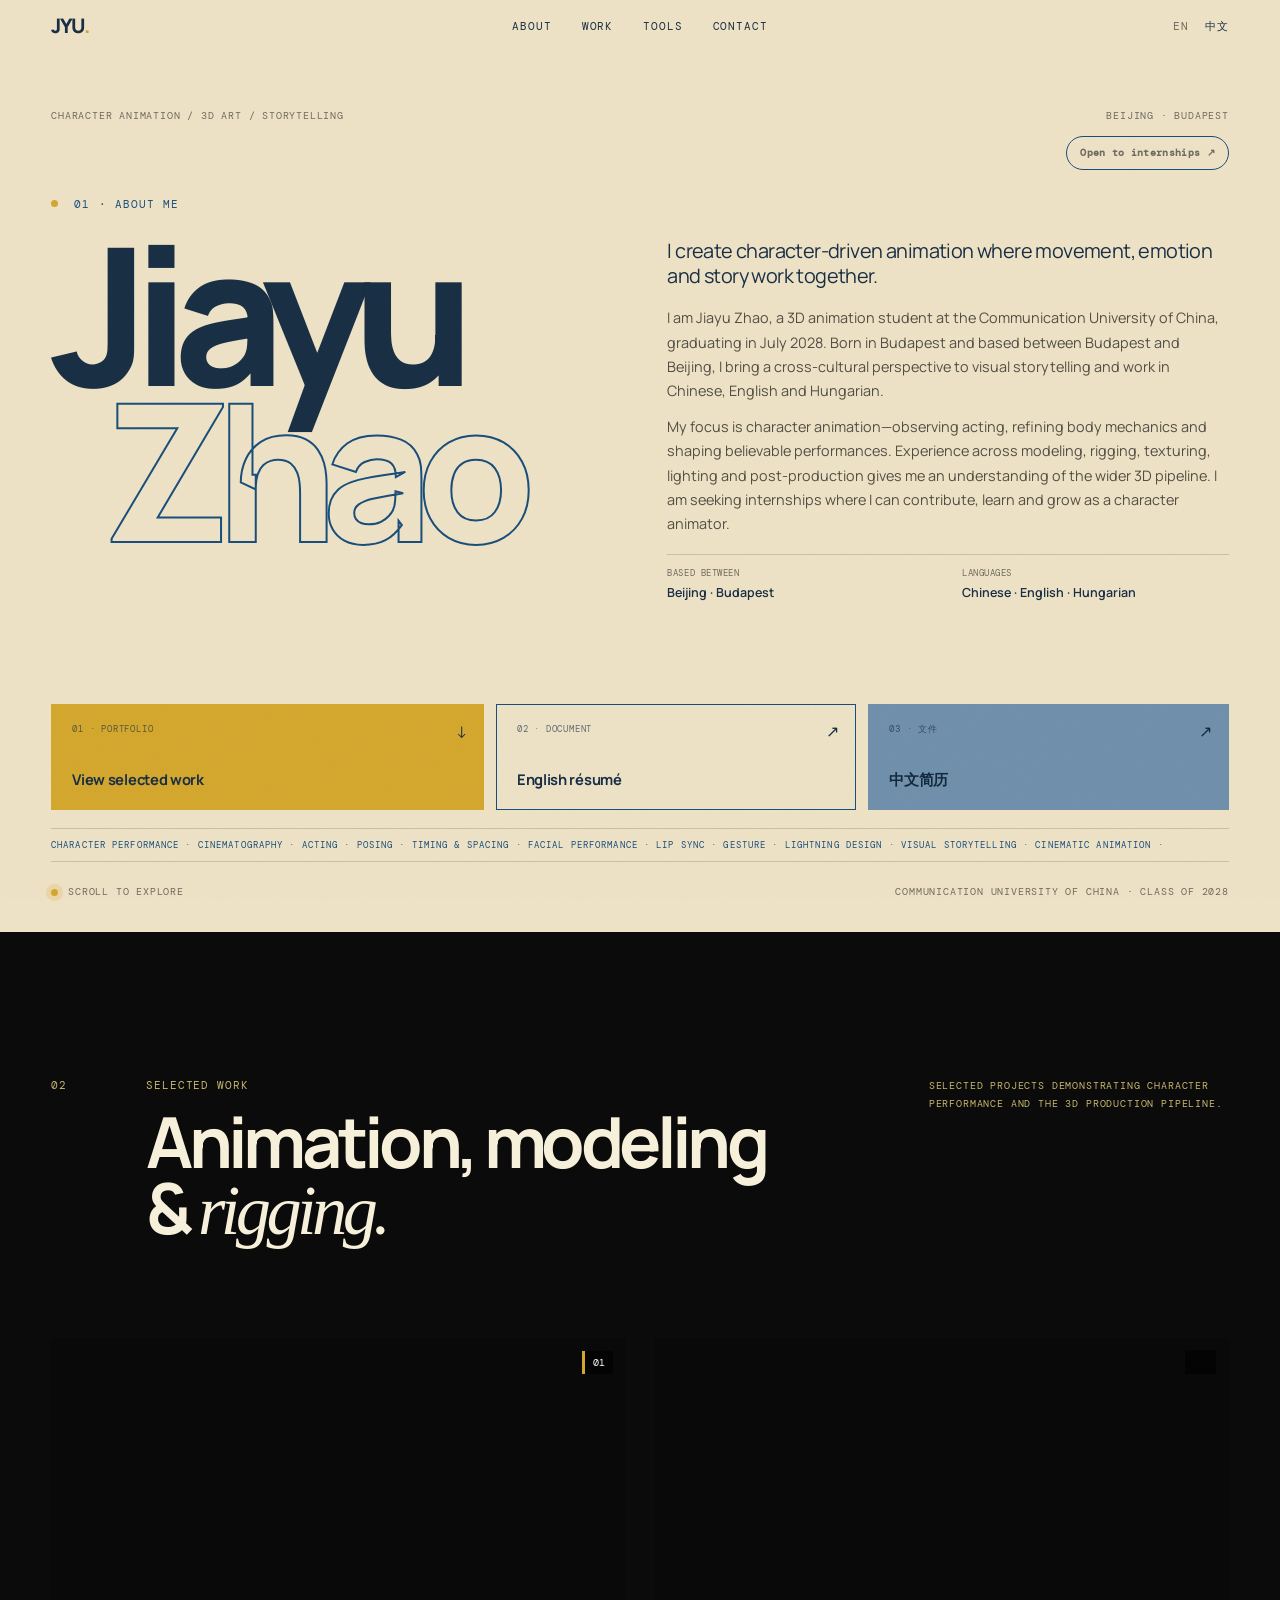
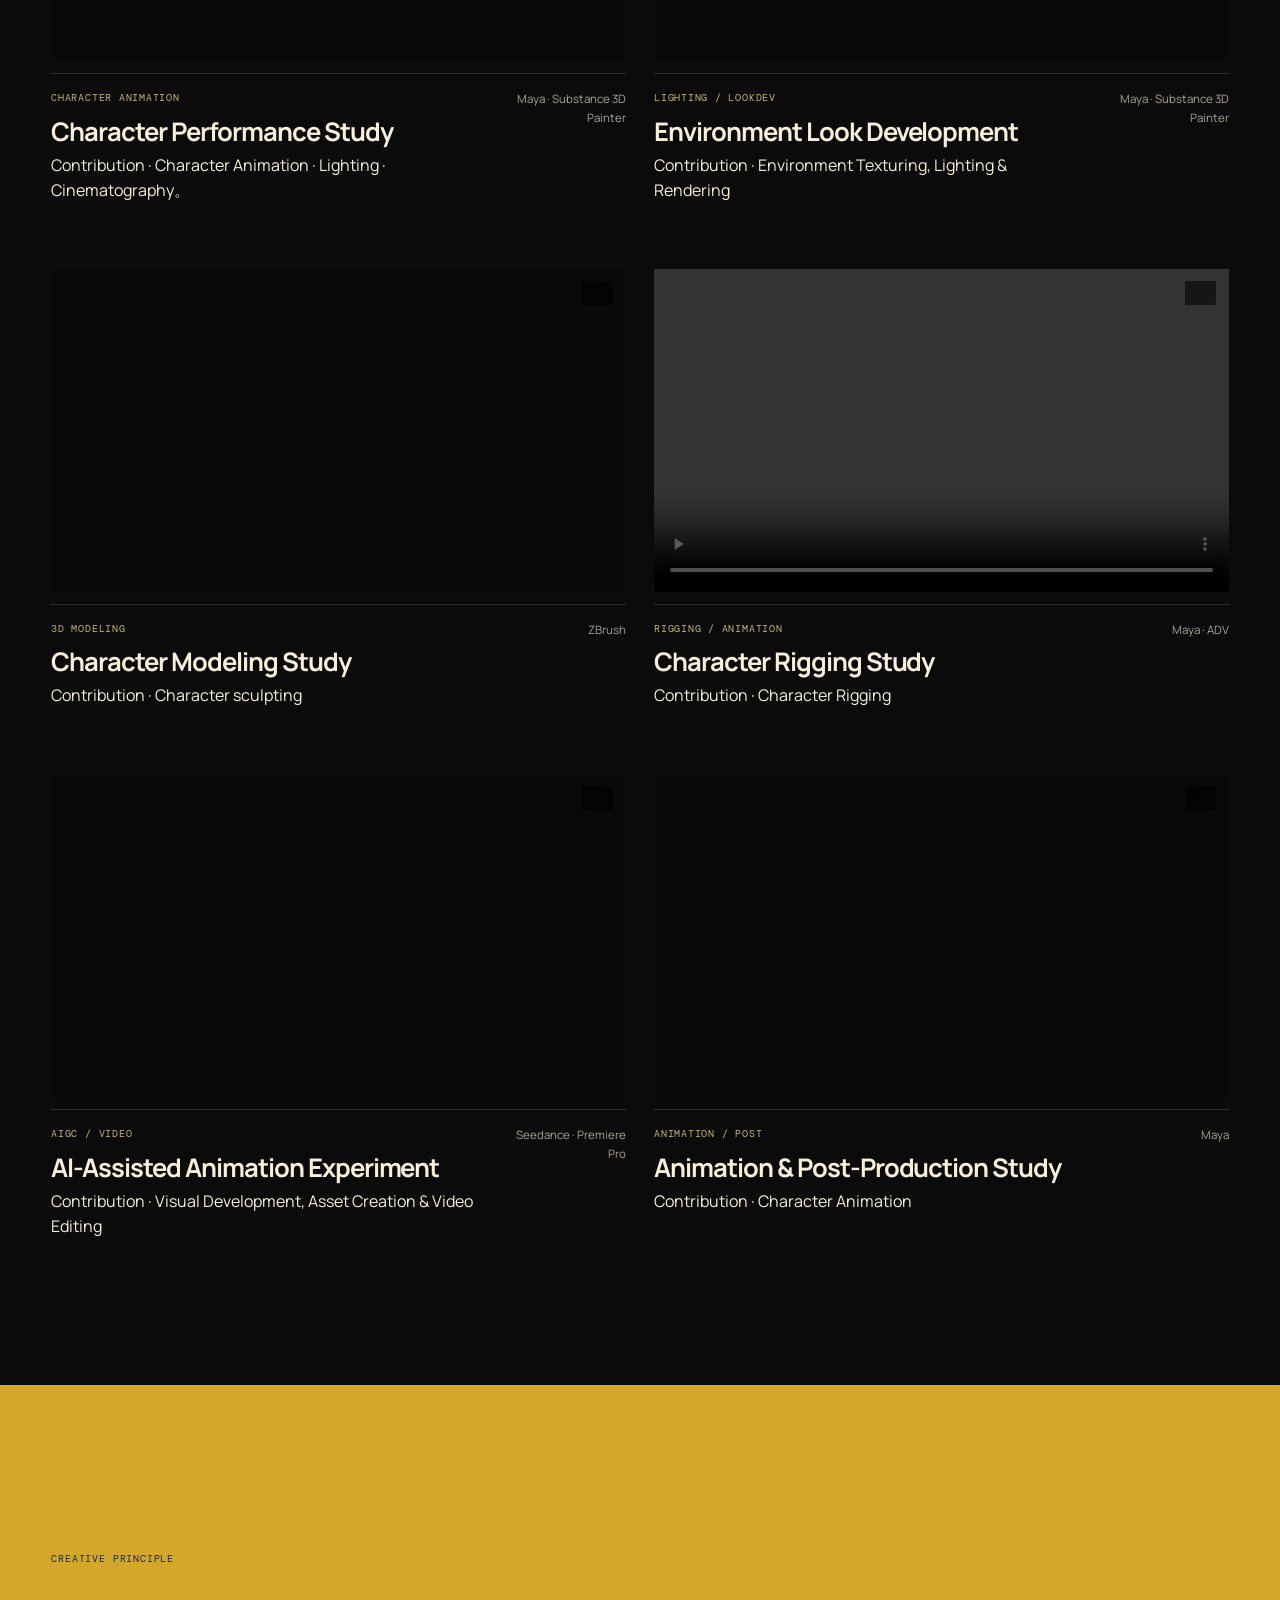
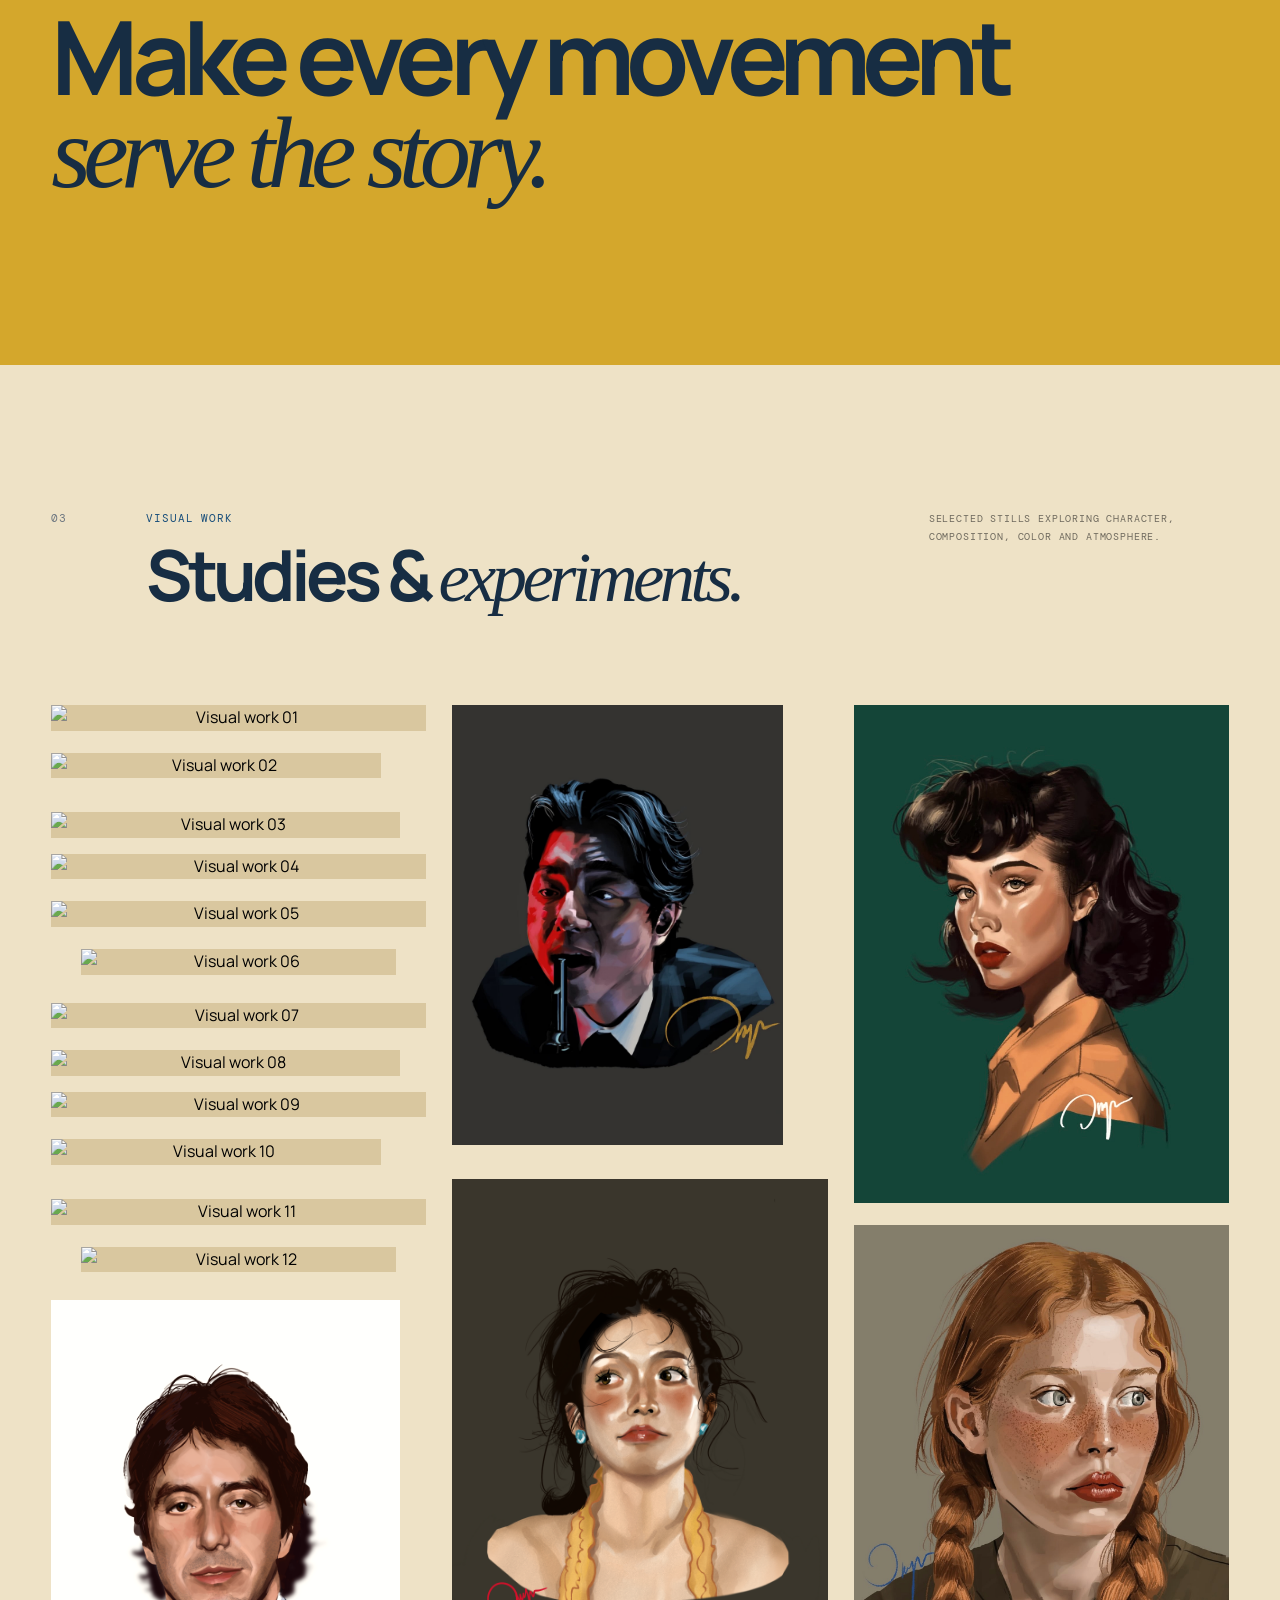
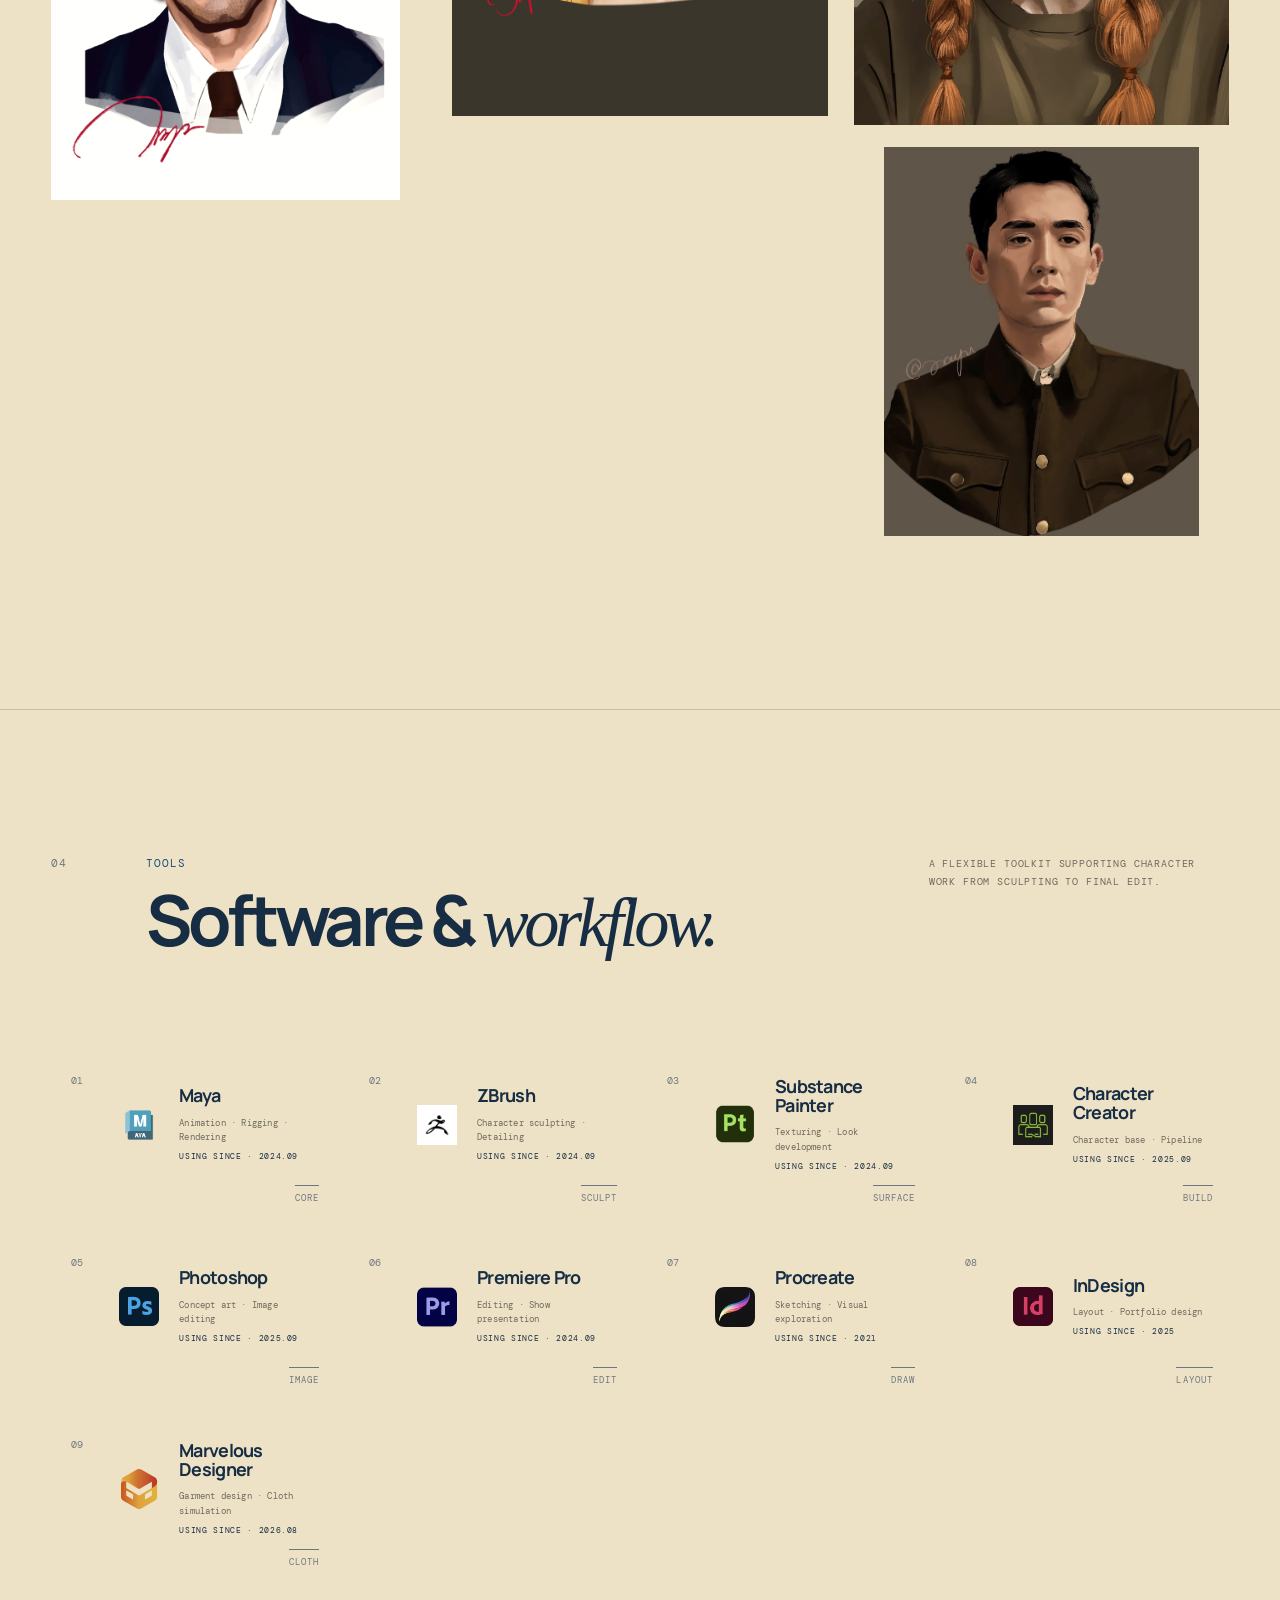
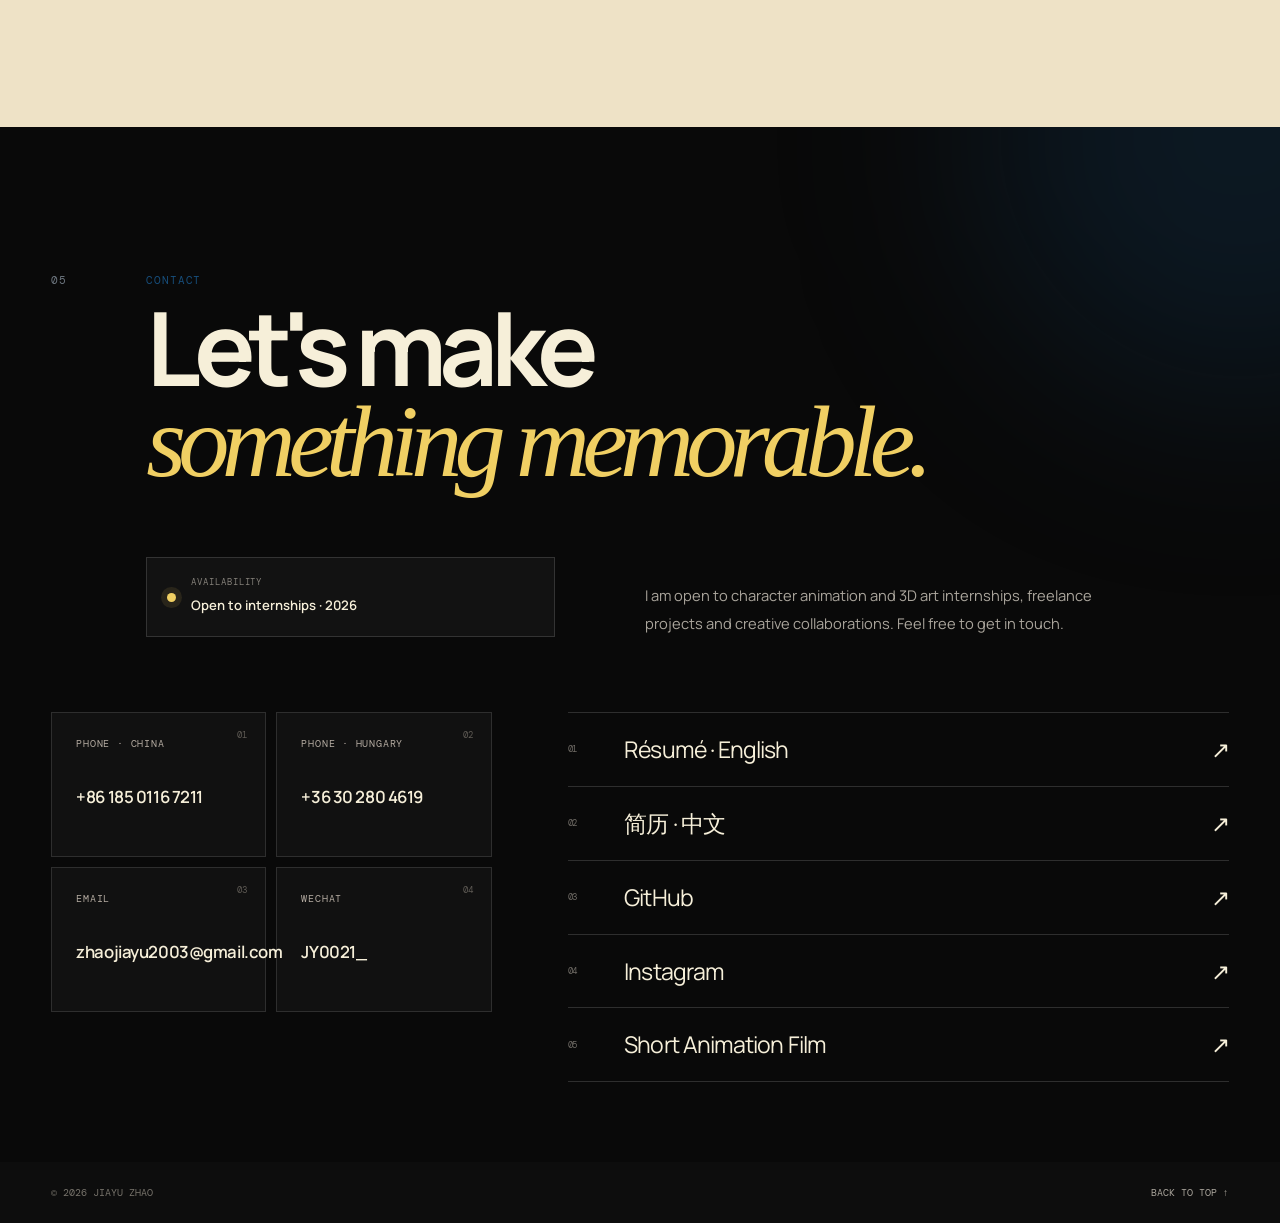
==== commit da3f5019: "Replace reel4 with uploaded video in English and Chinese portfolios" ====
--- a/index.html
+++ b/index.html
@@ -215,12 +215,9 @@
 
             <article class="video-card">
                 <div class="video-wrapper">
-                    <iframe
-                        src="https://player.vimeo.com/video/1216359514?autoplay=0&muted=1&loop=1&title=0&byline=0&portrait=0"
-                        allow="autoplay; fullscreen; picture-in-picture"
-                        allowfullscreen loading="lazy"
-                        title="Rigging and Animation">
-                    </iframe>
+                    <video src="video/reel4.mp4" controls playsinline loop preload="metadata"
+                        style="position:absolute;inset:0;width:100%;height:100%;object-fit:contain"
+                        aria-label="Rigging and Animation"></video>
                     <span class="project-number">04</span>
                 </div>
                 <div class="video-info">
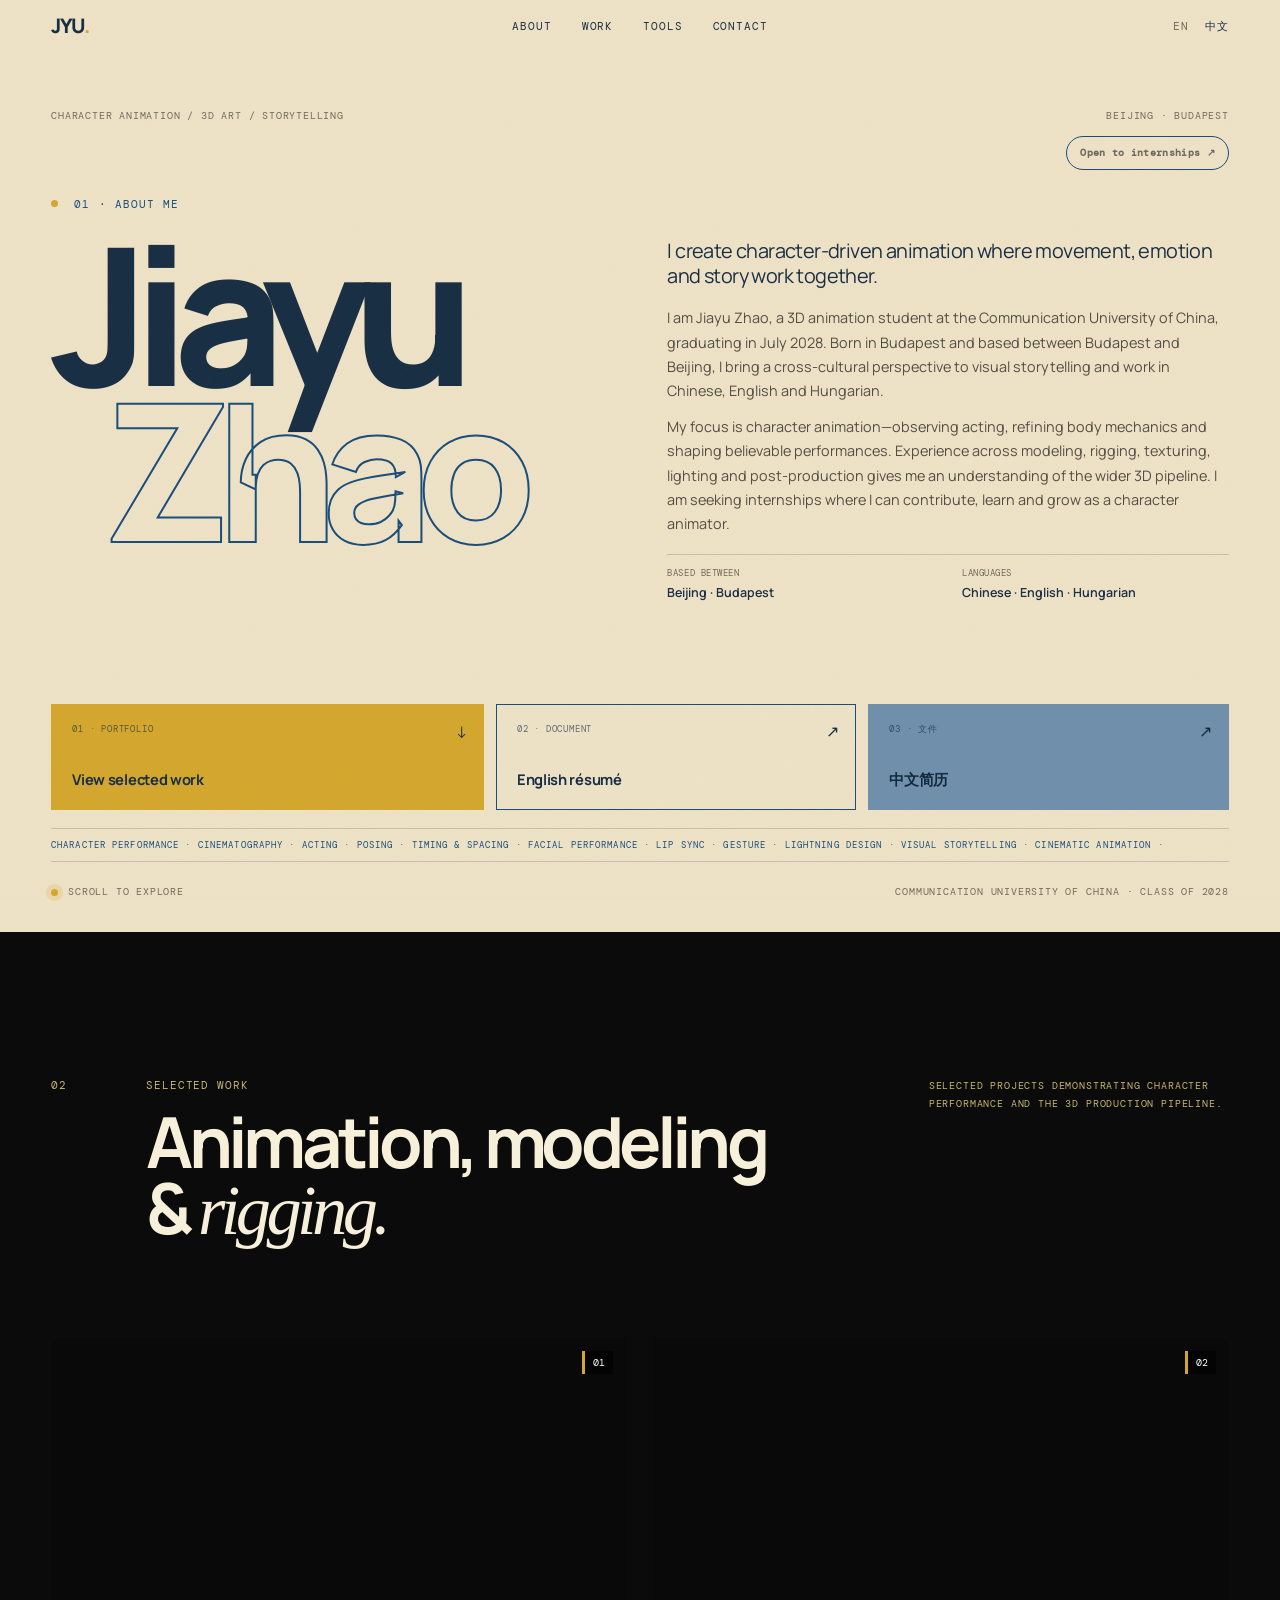
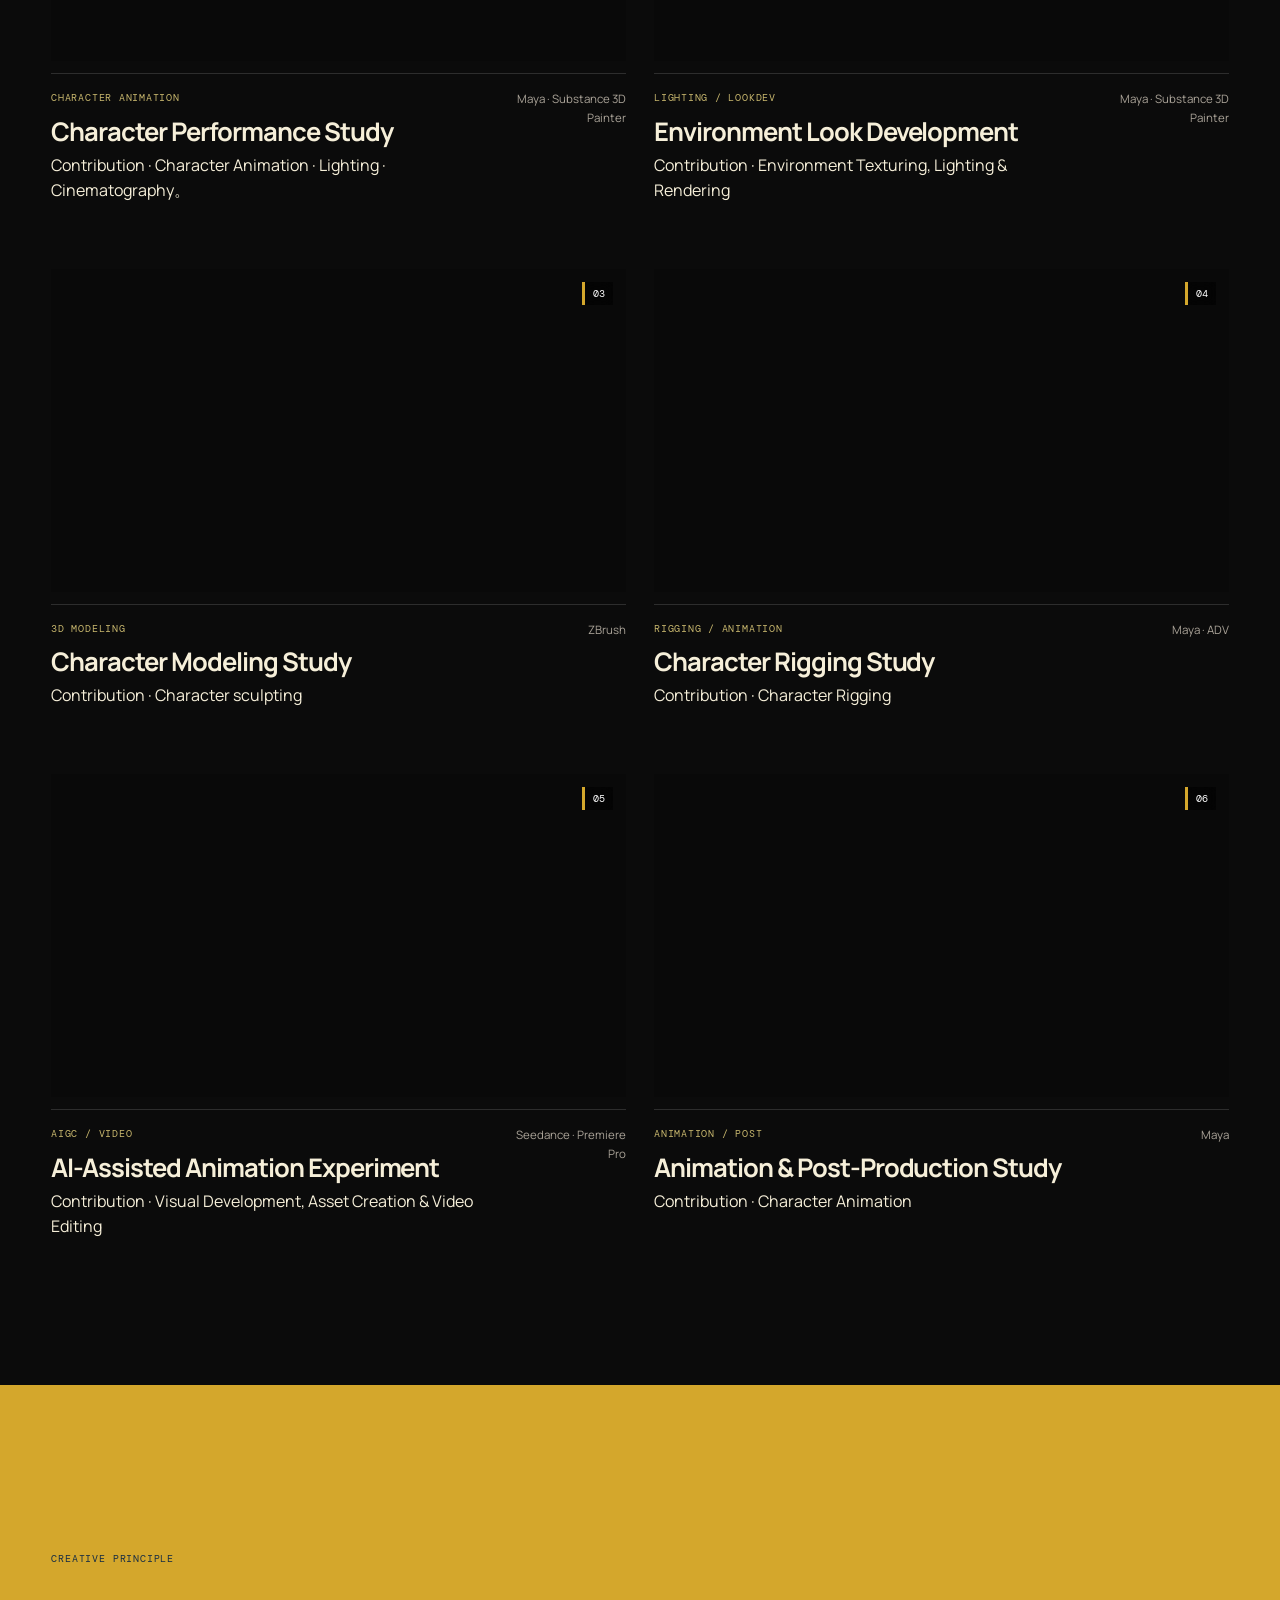
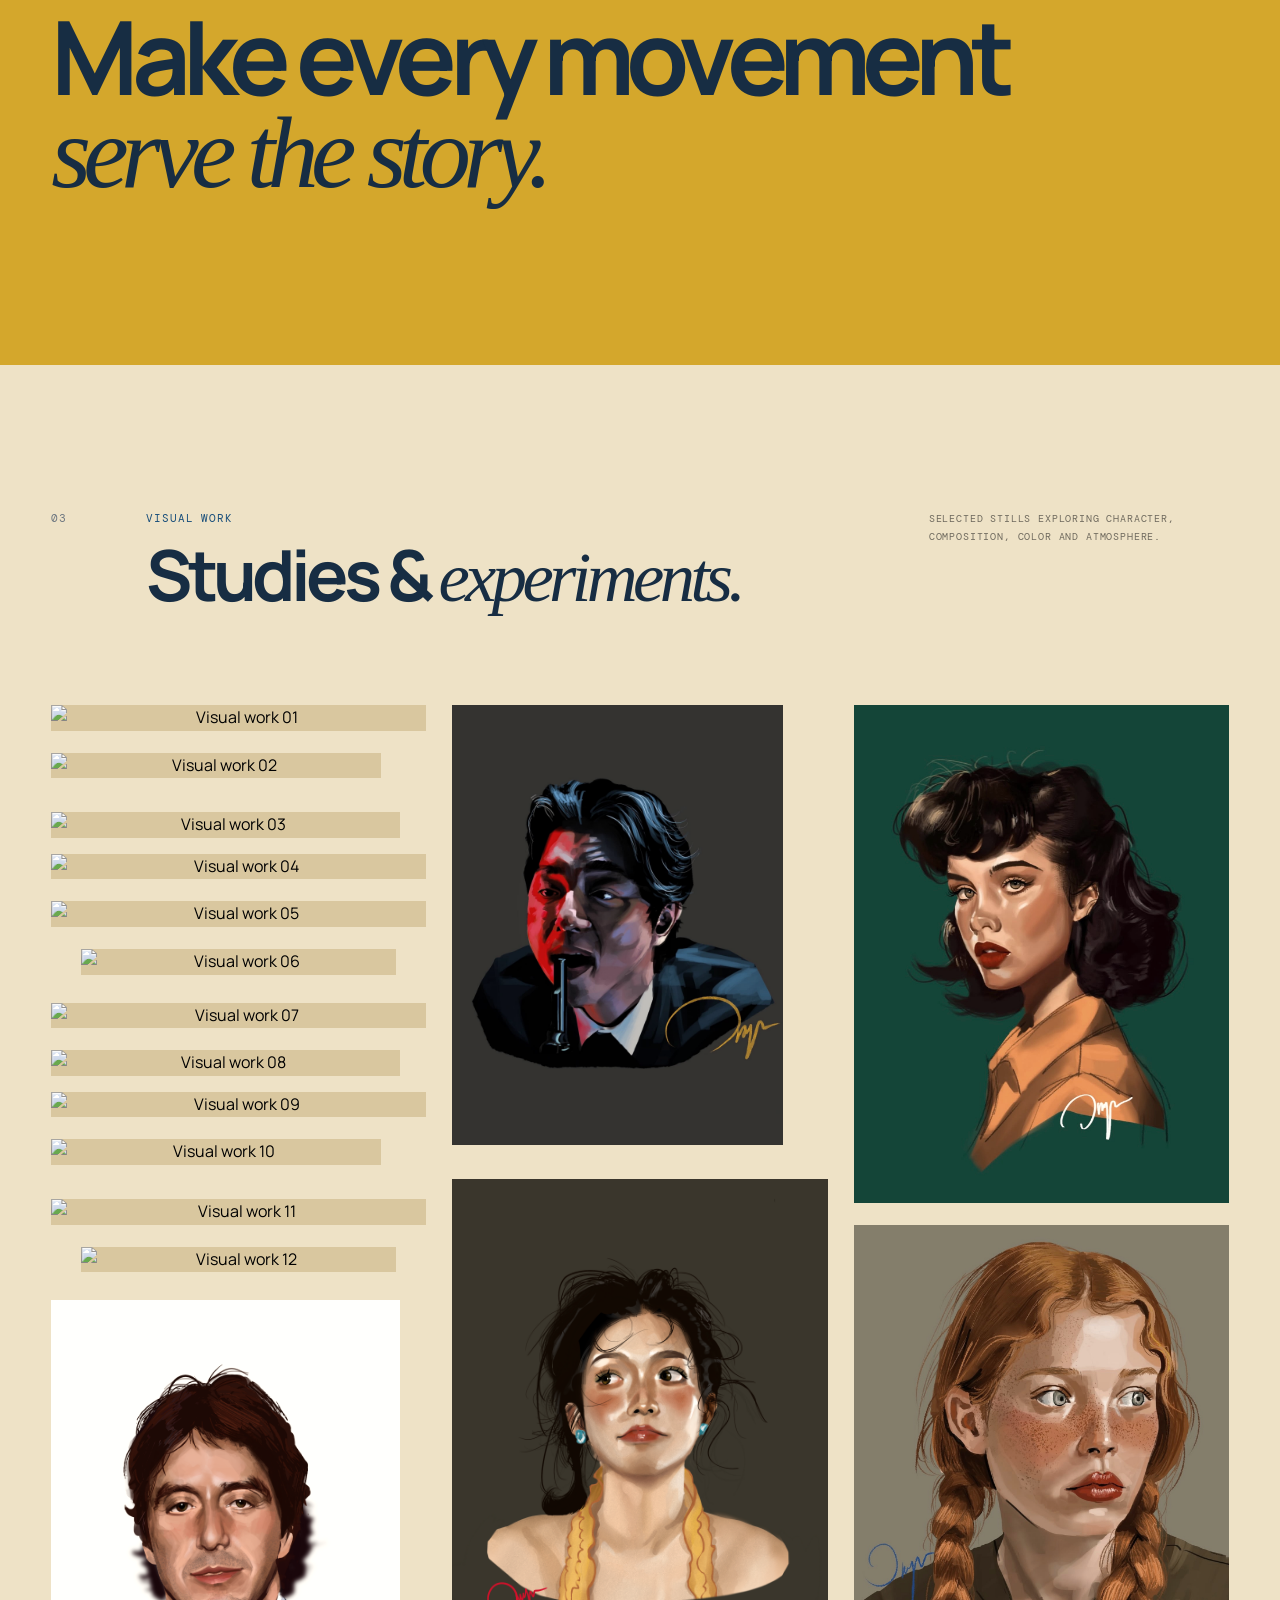
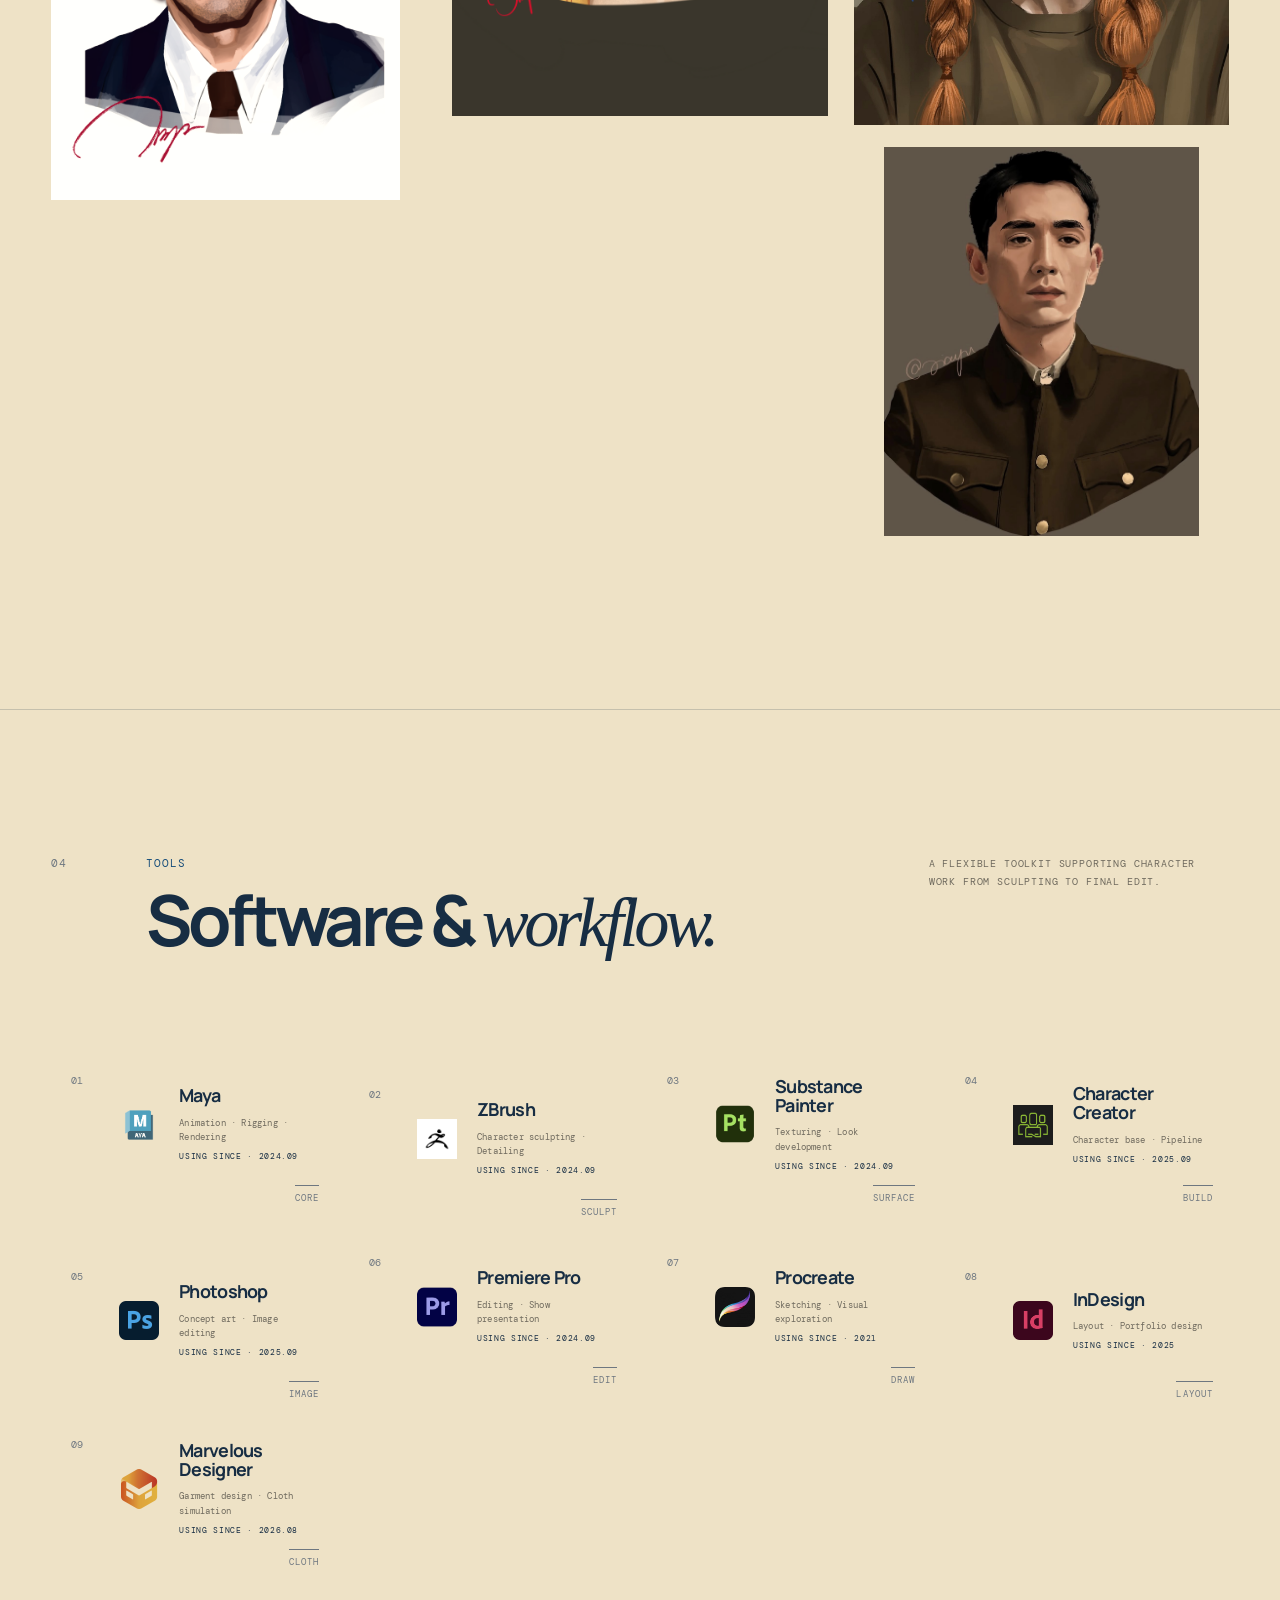
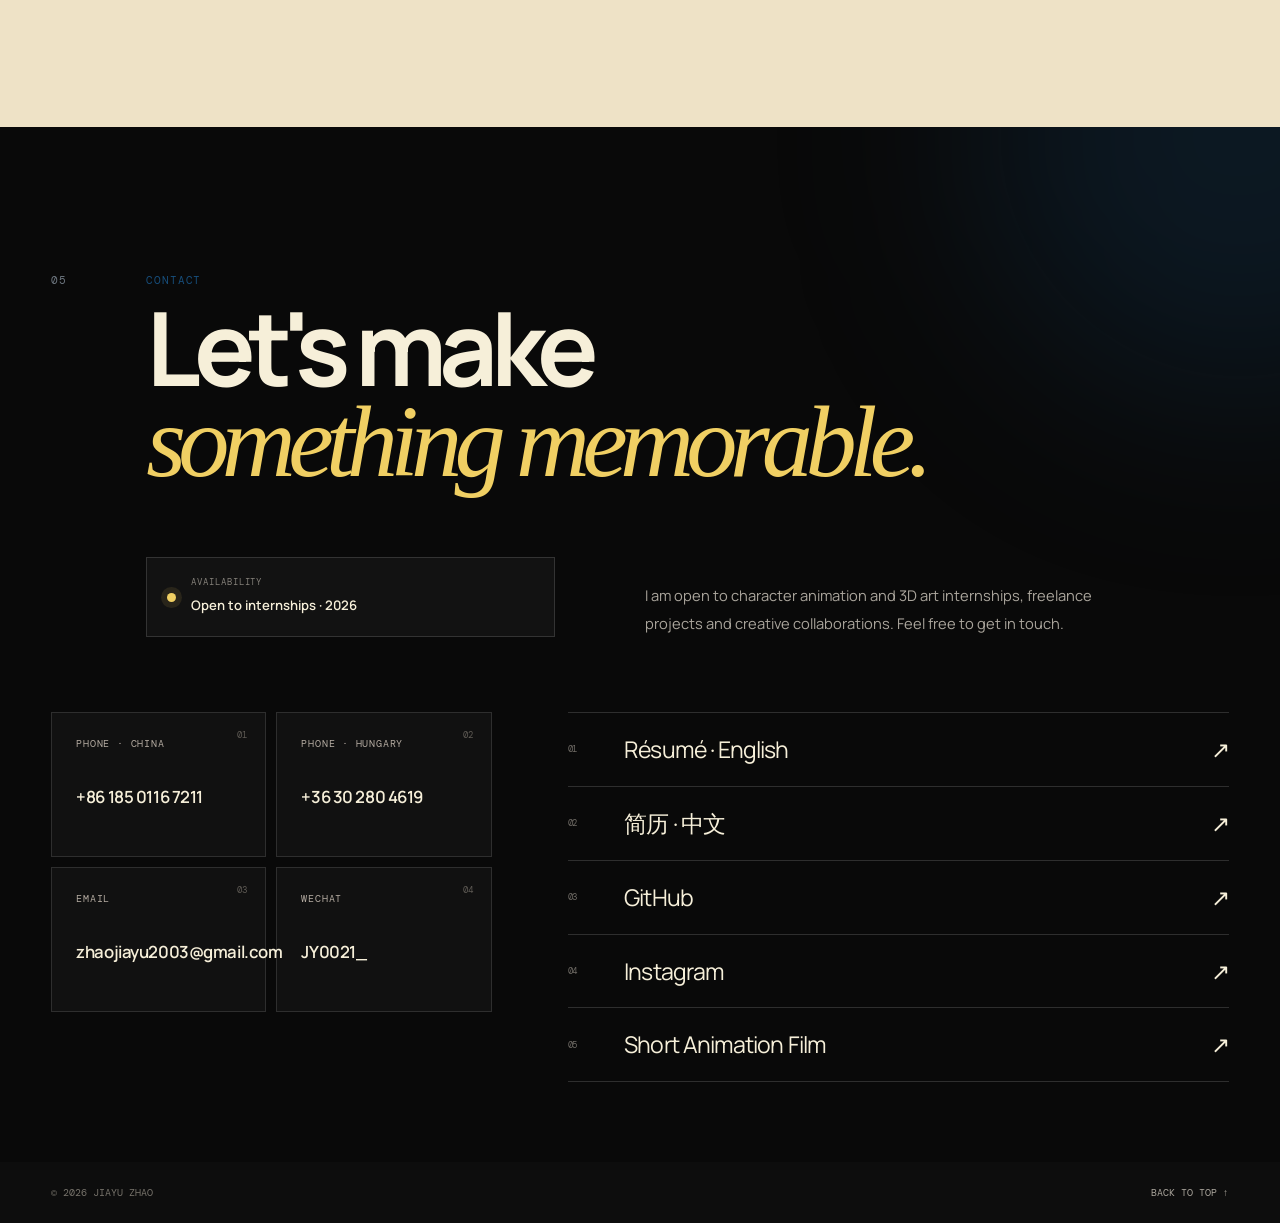
==== commit 13707dca: "Update index.html" ====
--- a/index.html
+++ b/index.html
@@ -215,9 +215,12 @@
 
             <article class="video-card">
                 <div class="video-wrapper">
-                    <video src="video/reel4.mp4" controls playsinline loop preload="metadata"
-                        style="position:absolute;inset:0;width:100%;height:100%;object-fit:contain"
-                        aria-label="Rigging and Animation"></video>
+                    <iframe
+                        src="https://player.vimeo.com/video/1216359514?autoplay=0&muted=1&loop=1&title=0&byline=0&portrait=0"
+                        allow="autoplay; fullscreen; picture-in-picture"
+                        allowfullscreen loading="lazy"
+                        title="Rigging and Animation">
+                    </iframe>
                     <span class="project-number">04</span>
                 </div>
                 <div class="video-info">
@@ -233,7 +236,7 @@
             <article class="video-card">
                 <div class="video-wrapper">
                     <iframe
-                        src="https://player.vimeo.com/video/1216640552?autoplay=0&muted=1&loop=1&title=0&byline=0&portrait=0"
+                        src="https://player.vimeo.com/video/1245772315?autoplay=0&muted=1&loop=1&title=0&byline=0&portrait=0"
                         allow="autoplay; fullscreen; picture-in-picture"
                         allowfullscreen loading="lazy"
                         title="AIGC Animation">
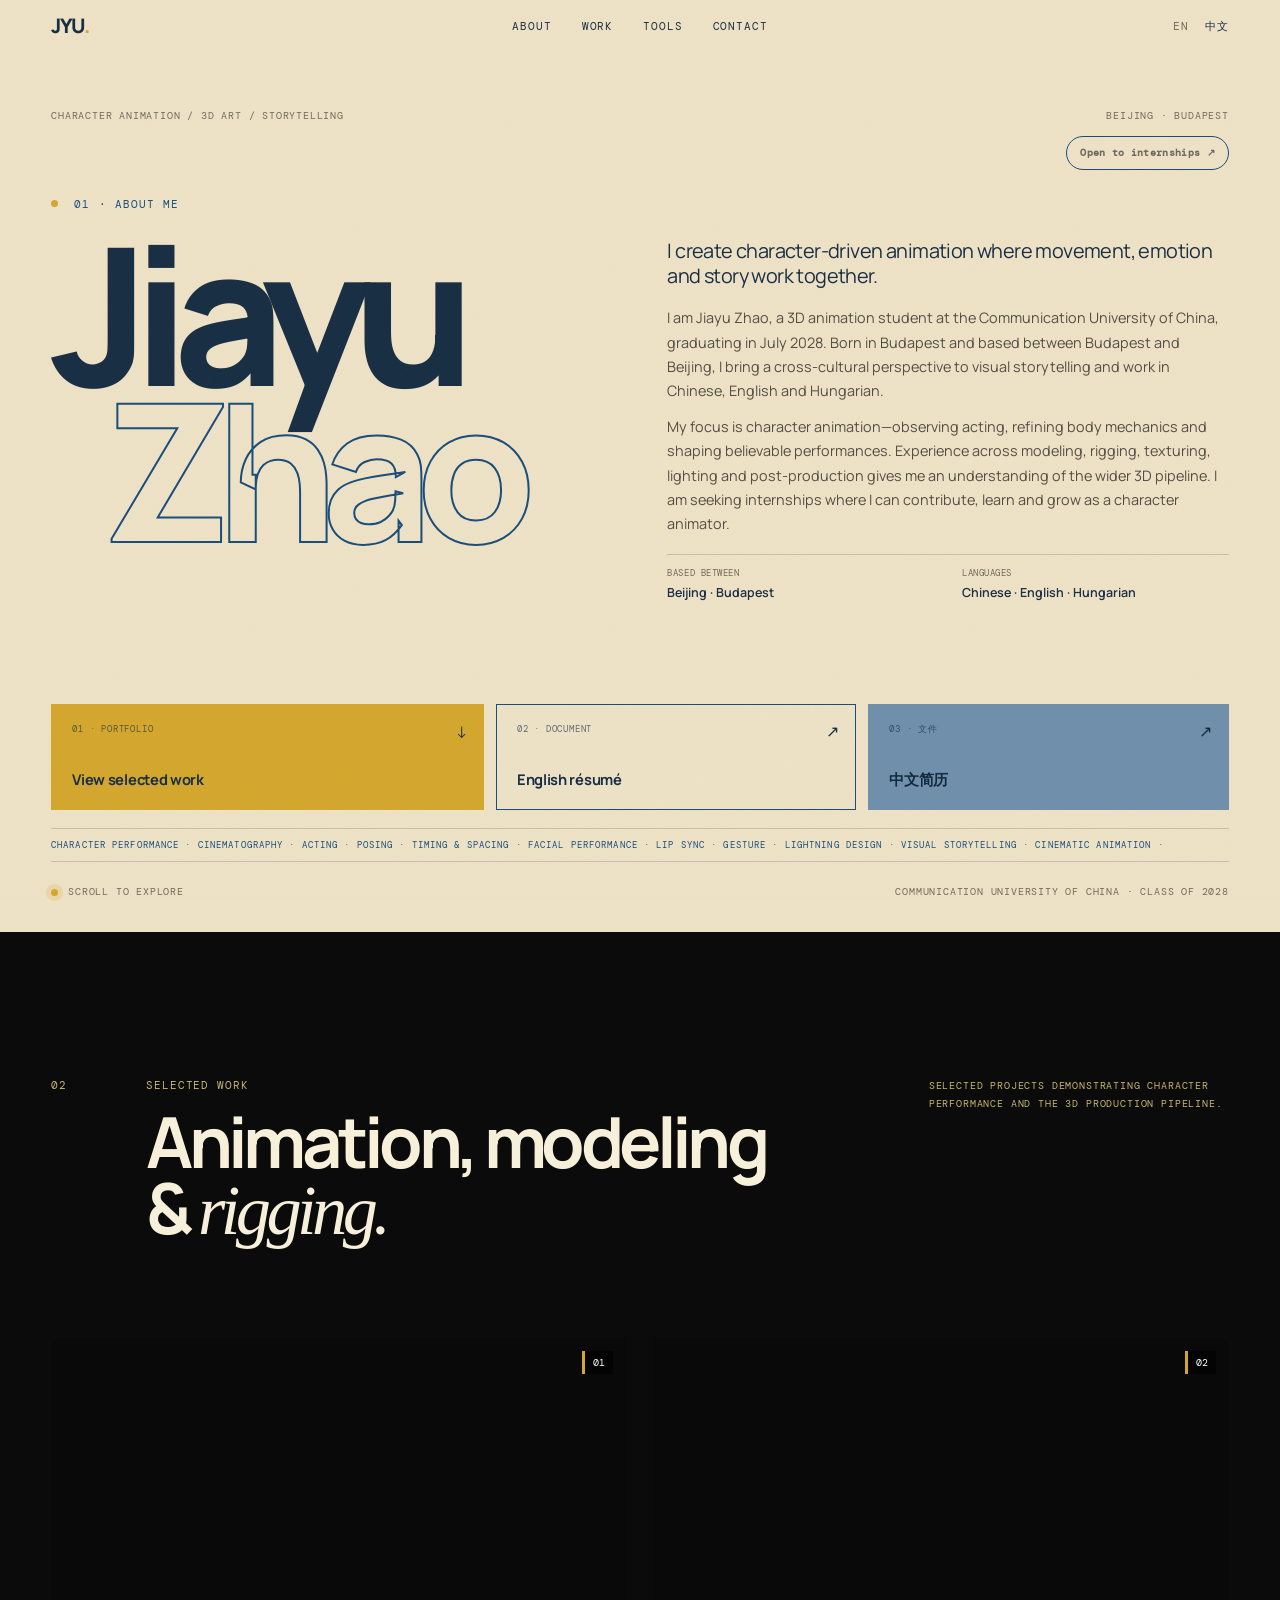
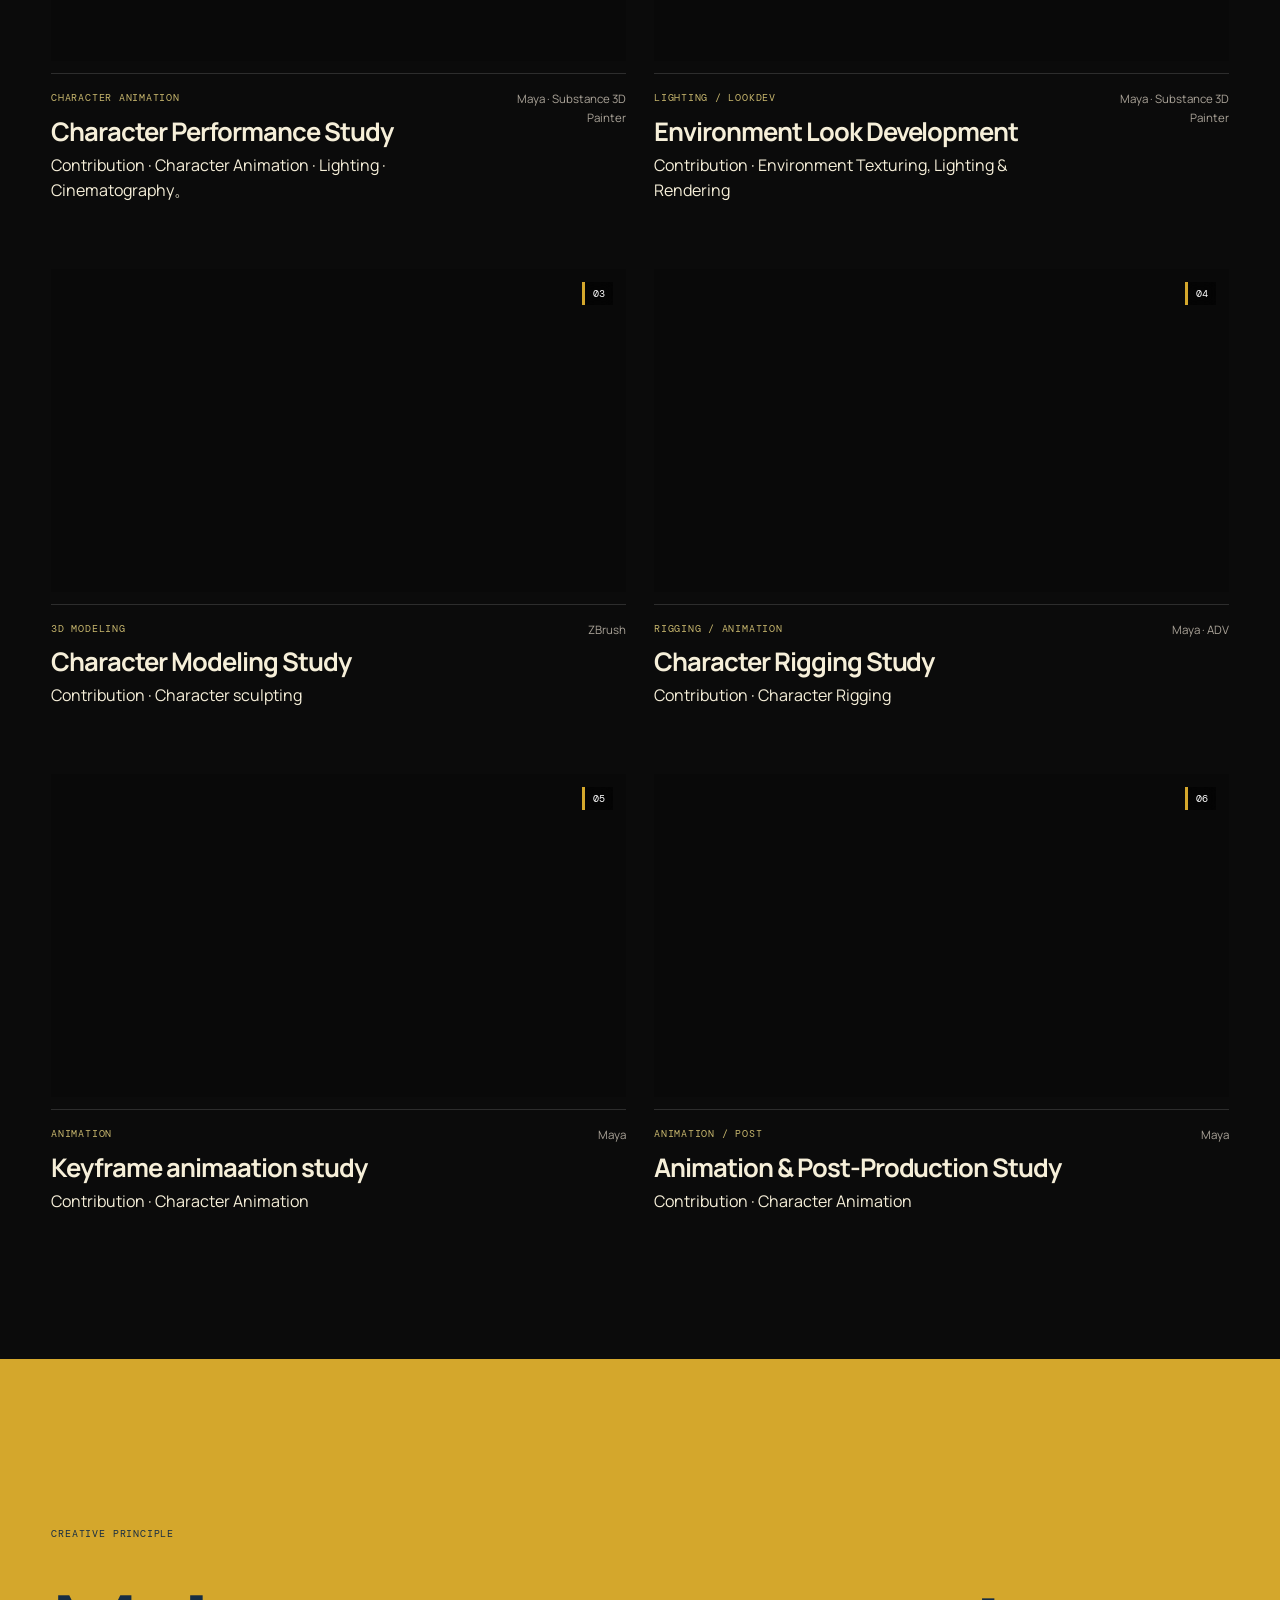
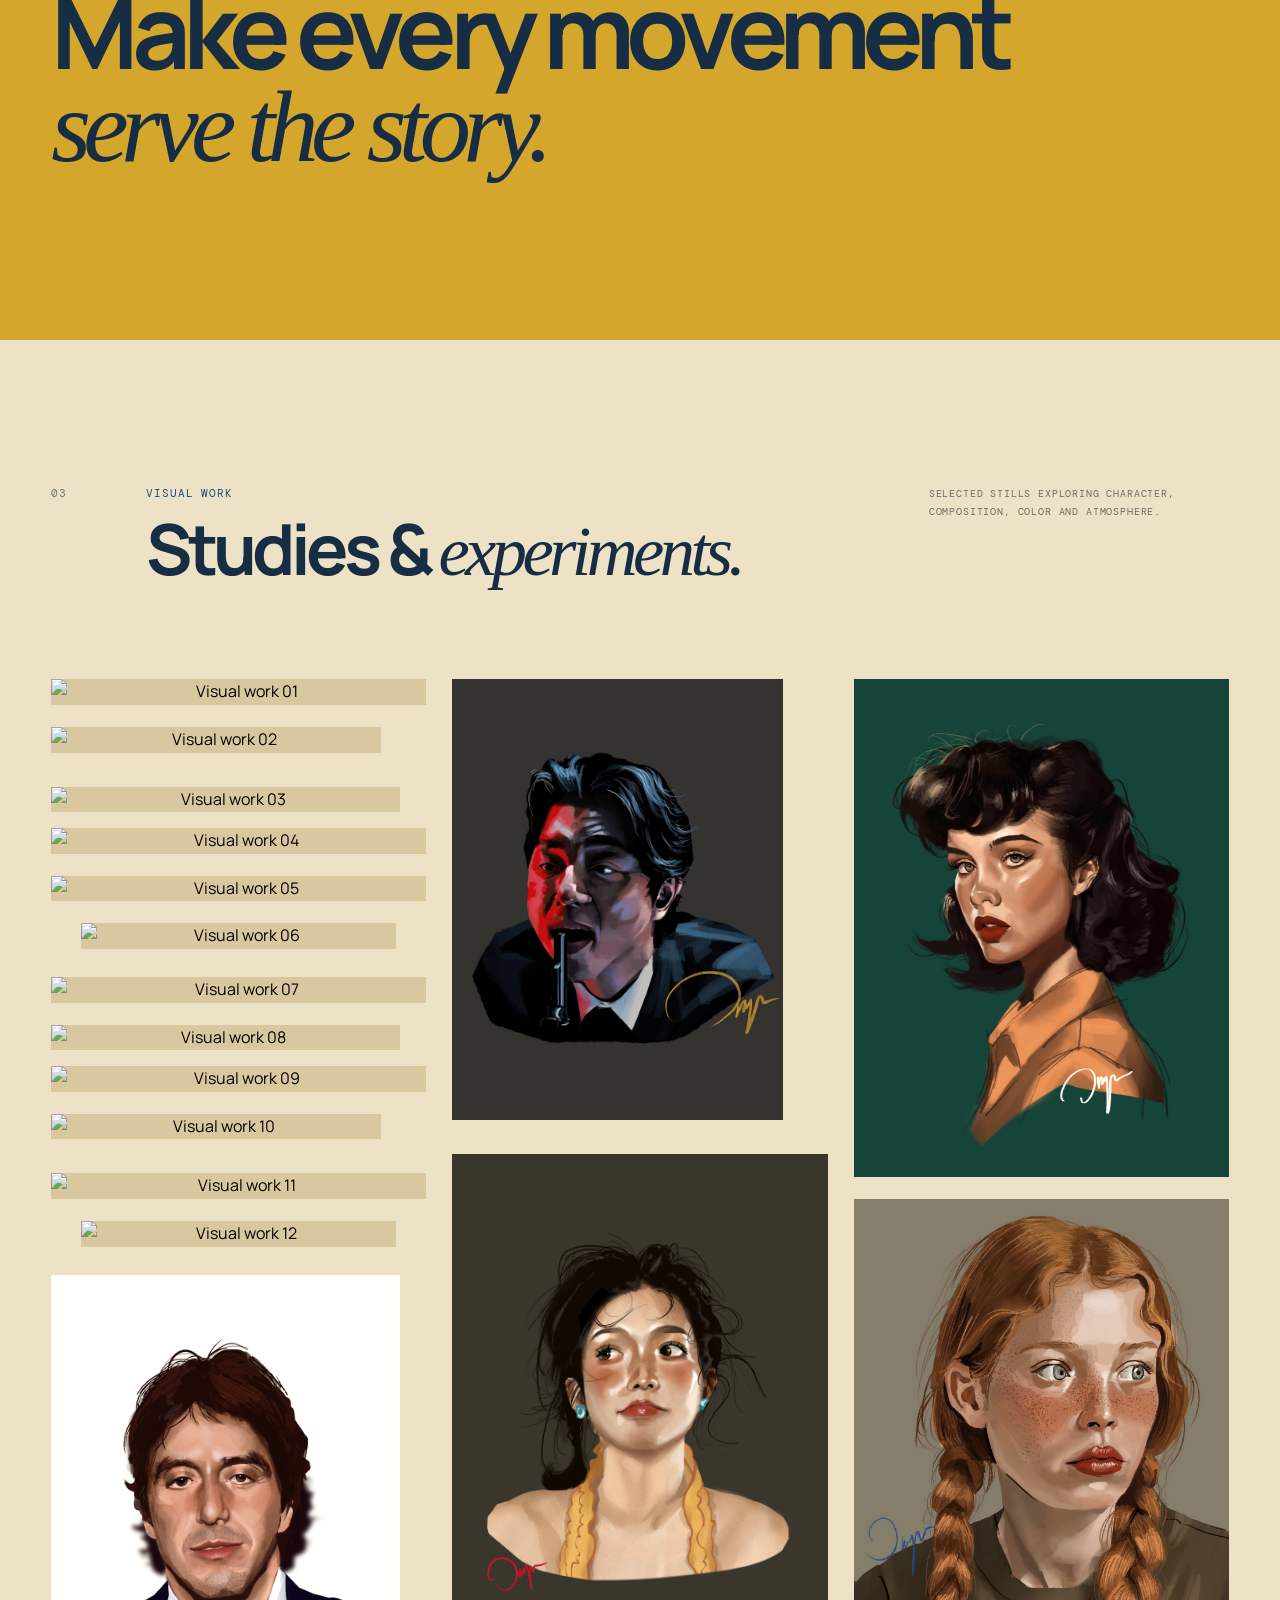
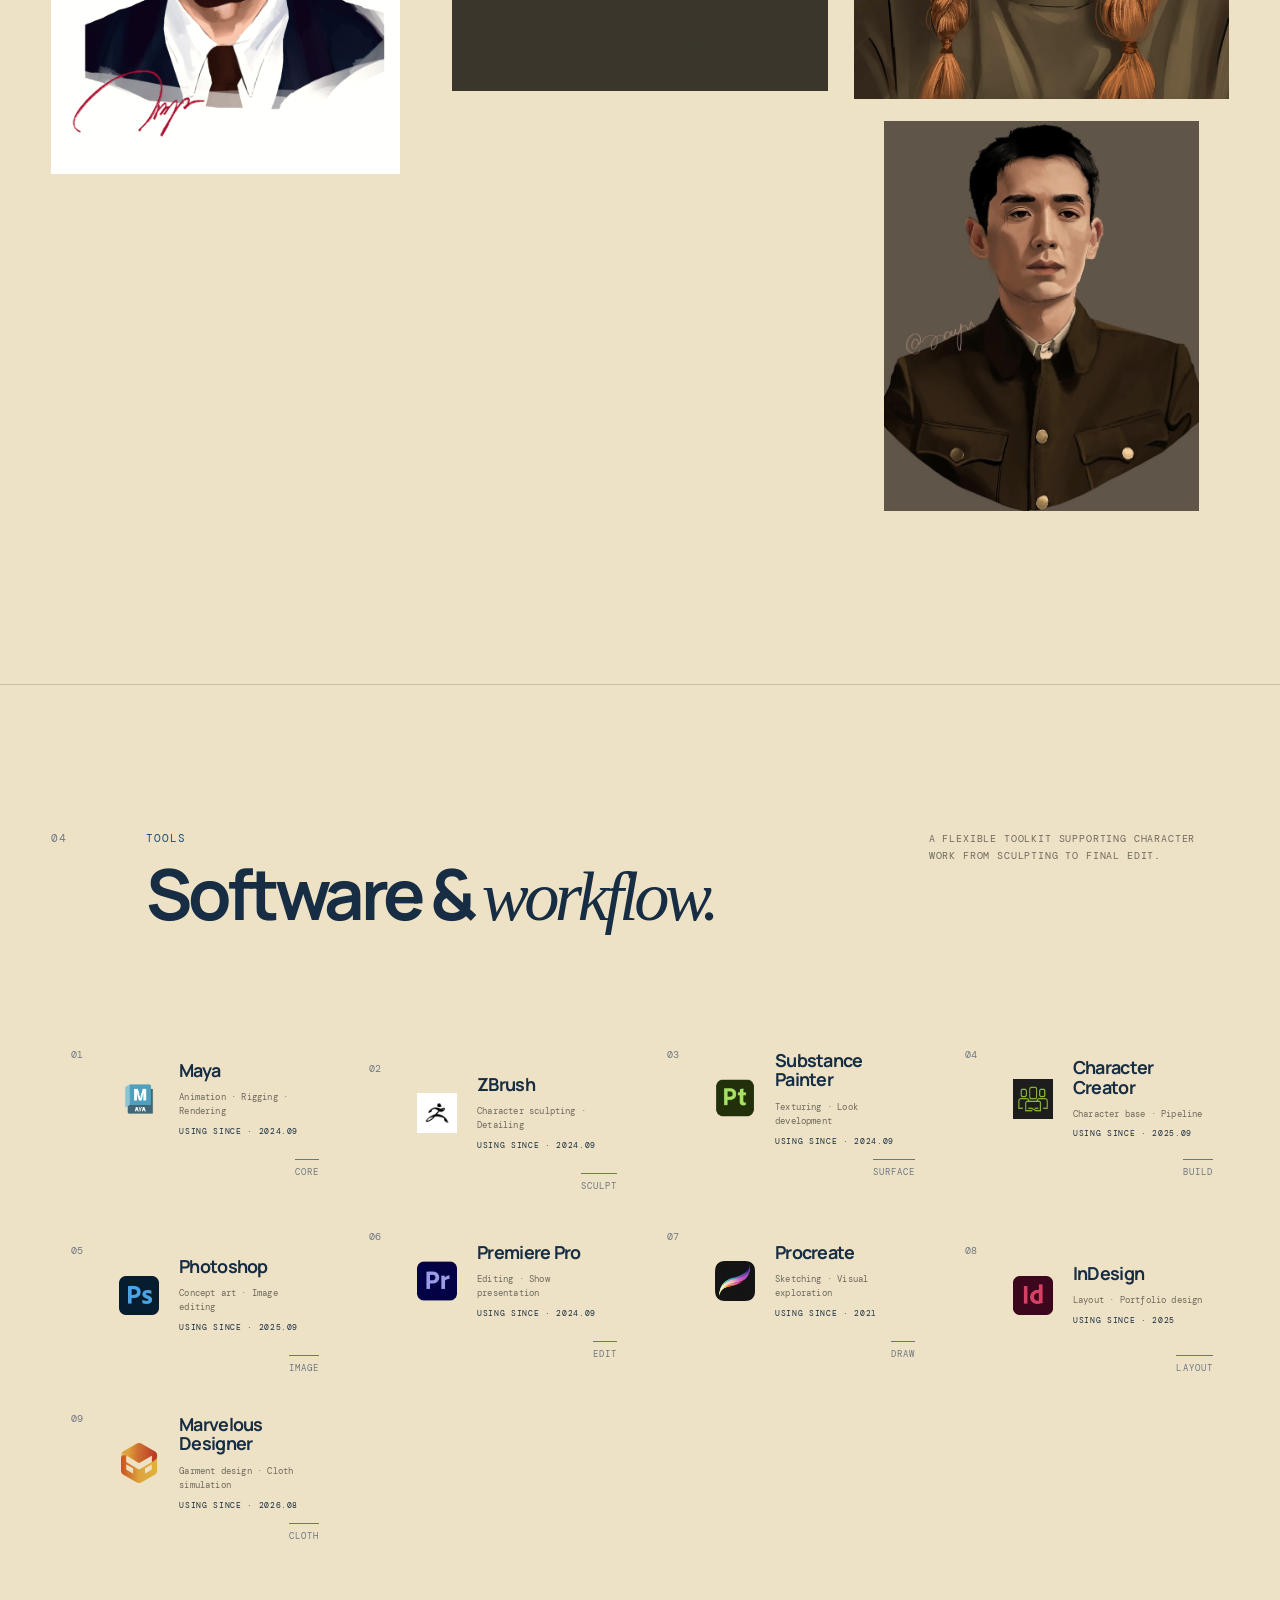
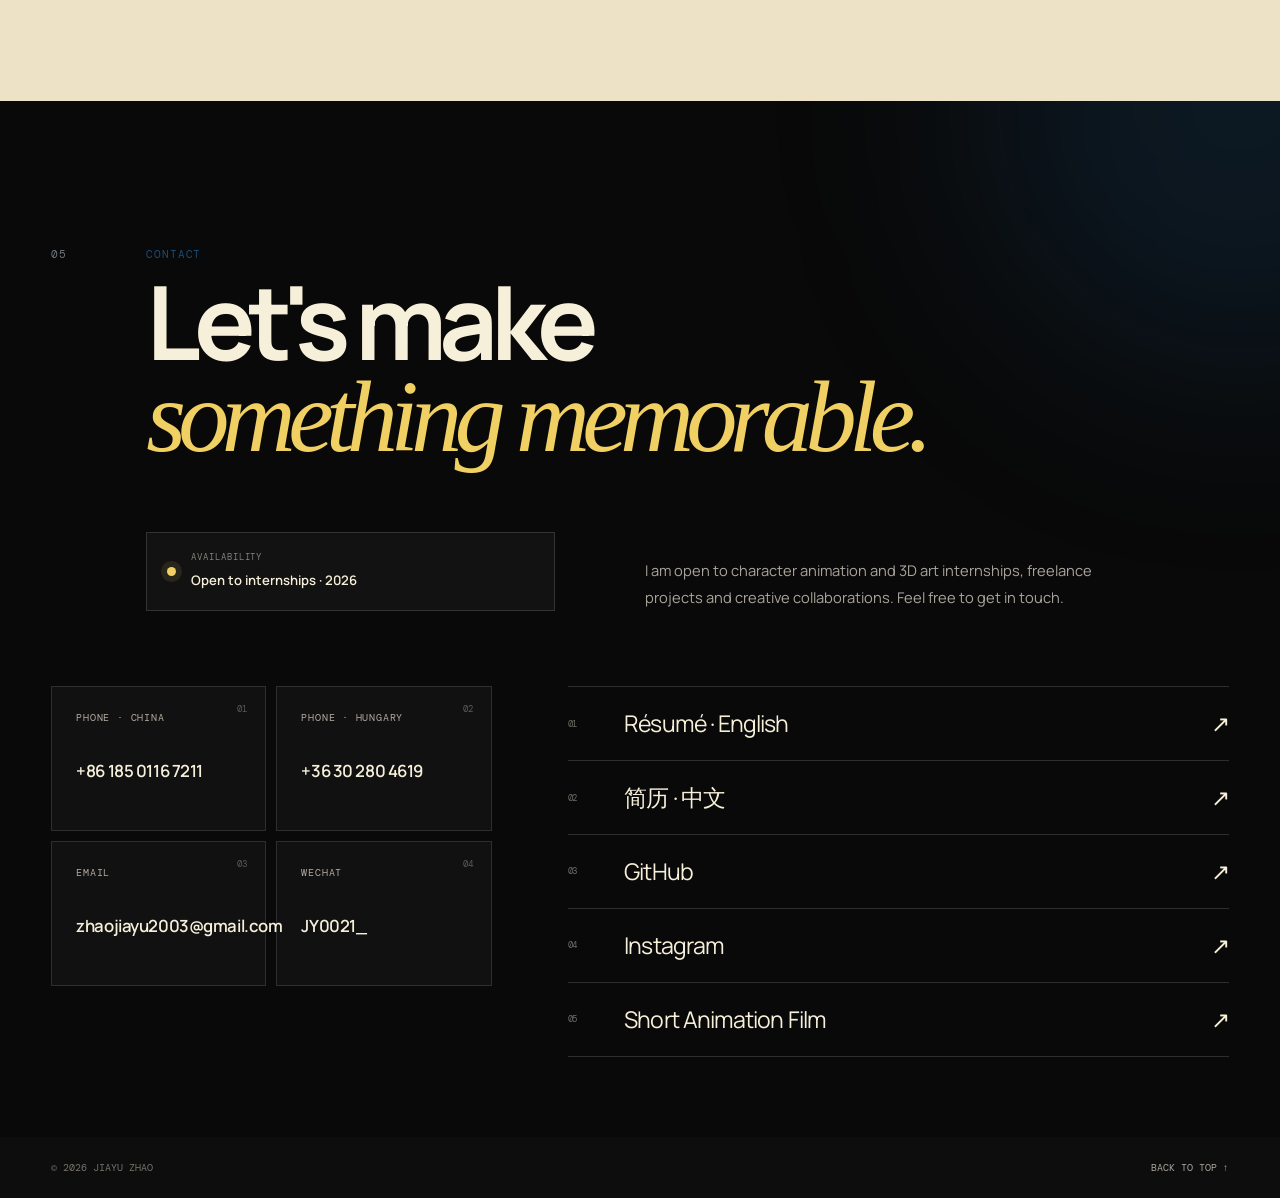
==== commit a51a184f: "Update index.html" ====
--- a/index.html
+++ b/index.html
@@ -239,17 +239,17 @@
                         src="https://player.vimeo.com/video/1245772315?autoplay=0&muted=1&loop=1&title=0&byline=0&portrait=0"
                         allow="autoplay; fullscreen; picture-in-picture"
                         allowfullscreen loading="lazy"
-                        title="AIGC Animation">
+                        title="Keyframe Animation">
                     </iframe>
                     <span class="project-number">05</span>
                 </div>
                 <div class="video-info">
                     <div>
-                        <span class="project-type">AIGC / VIDEO</span>
-                        <h3>AI-Assisted Animation Experiment</h3>
-                        <span class="project-contribution">Contribution · Visual Development, Asset Creation & Video Editing</span>
-                    </div>
-                    <p>Seedance · Premiere Pro</p>
+                        <span class="project-type">ANIMATION</span>
+                        <h3>Keyframe animaation study </h3>
+                        <span class="project-contribution">Contribution · Character Animation </span>
+                    </div>
+                    <p>Maya</p>
                 </div>
             </article>
 
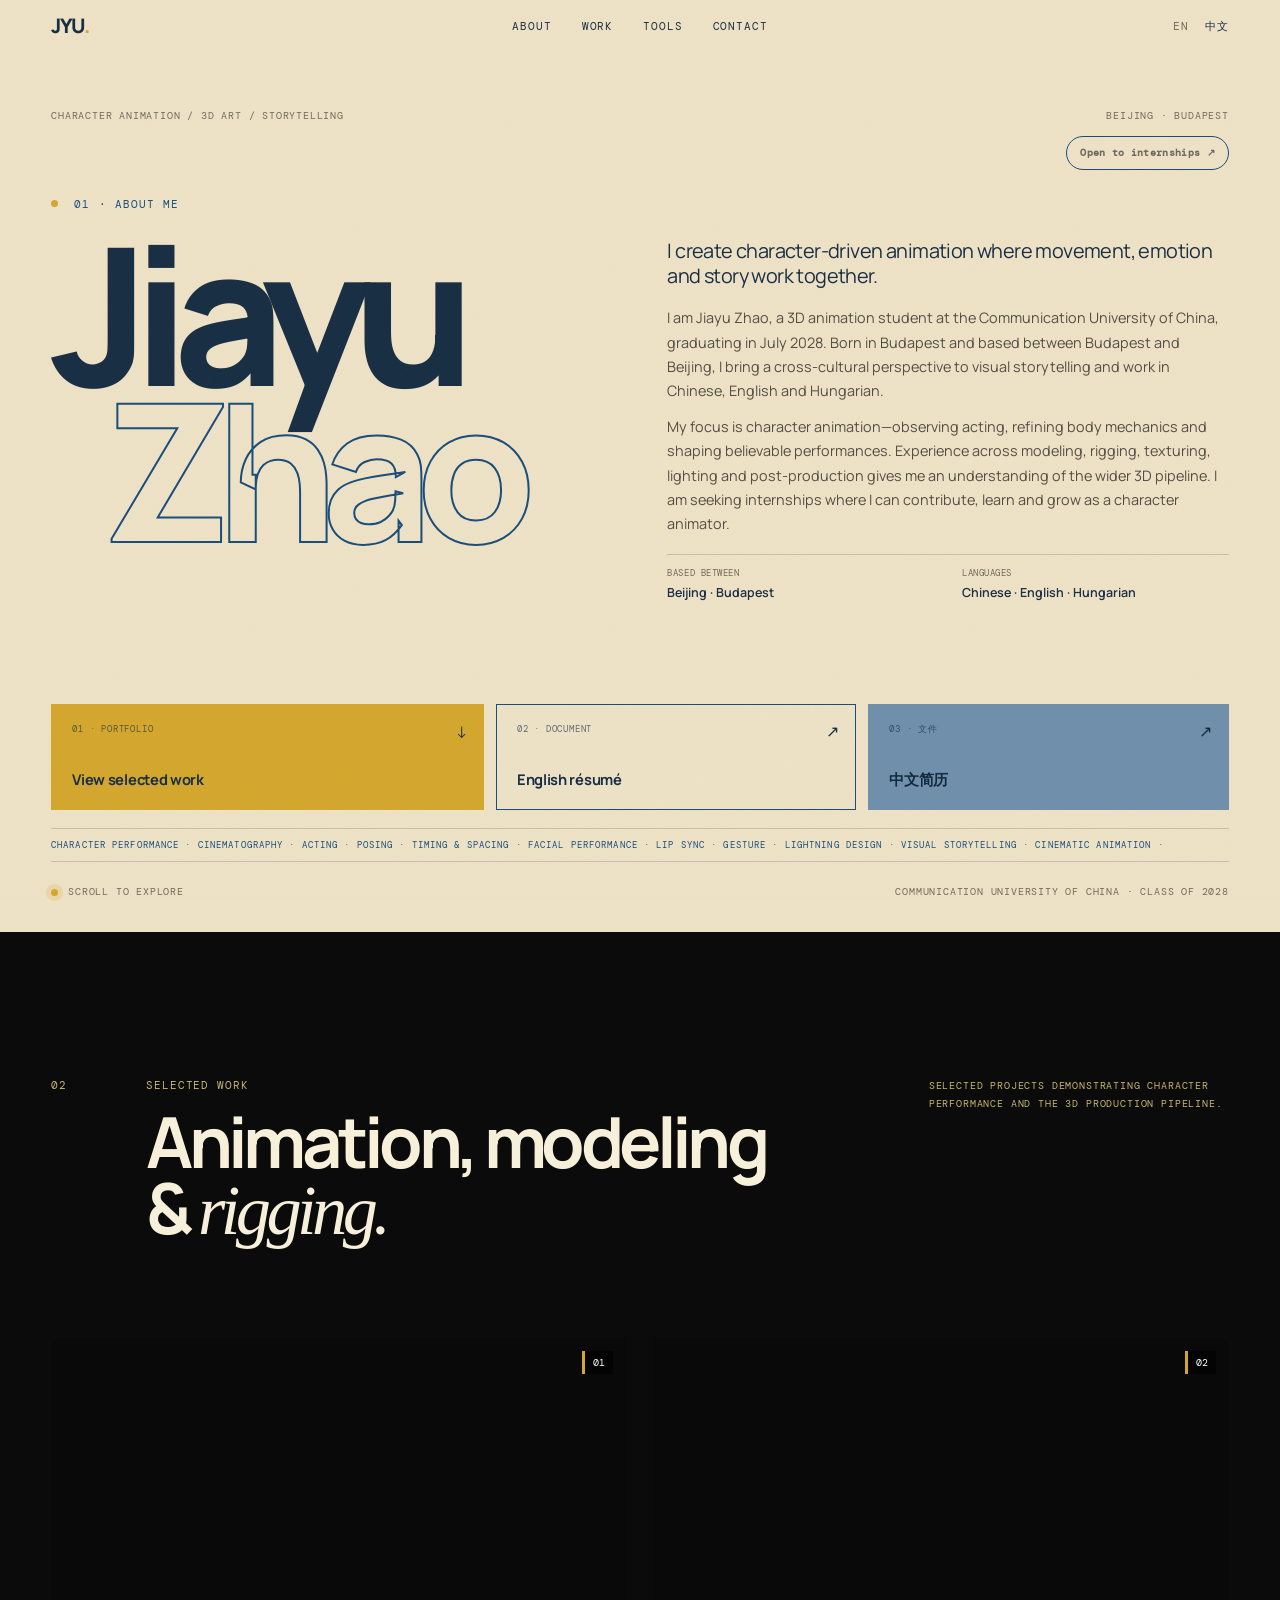
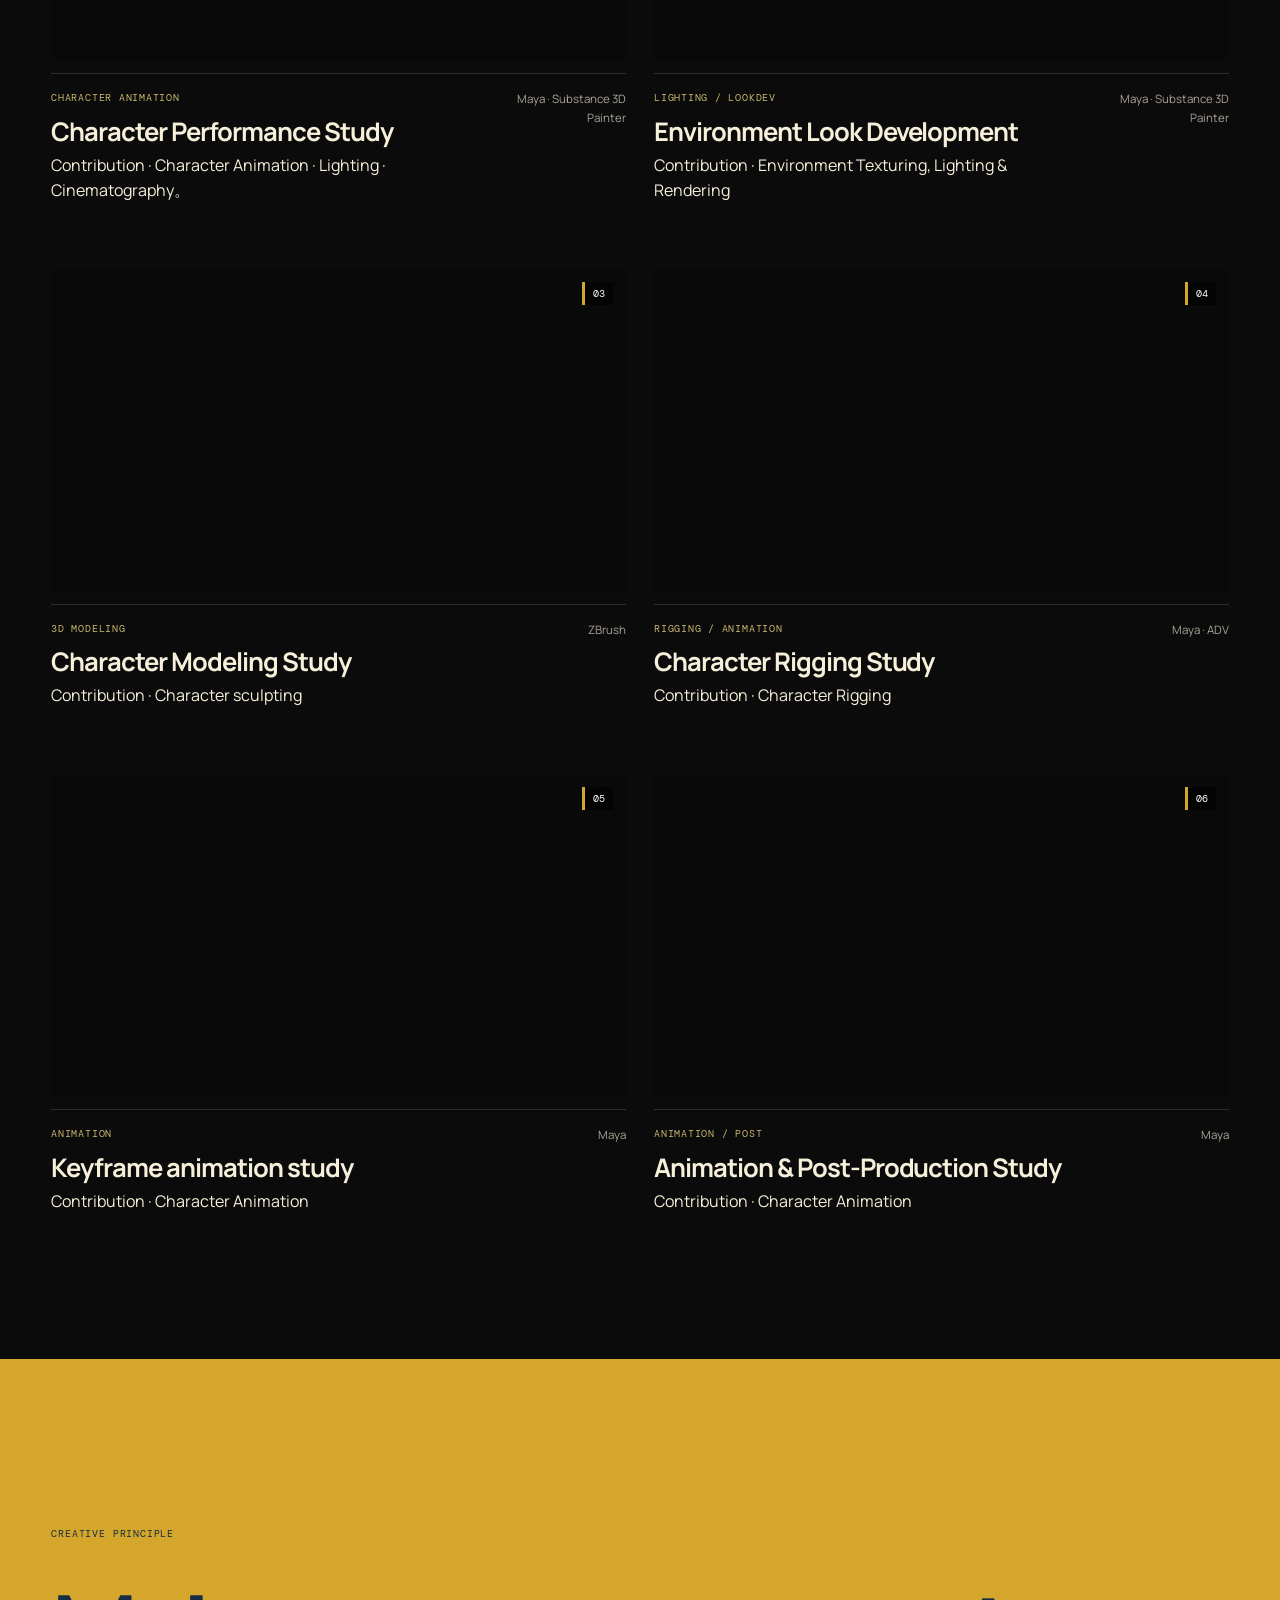
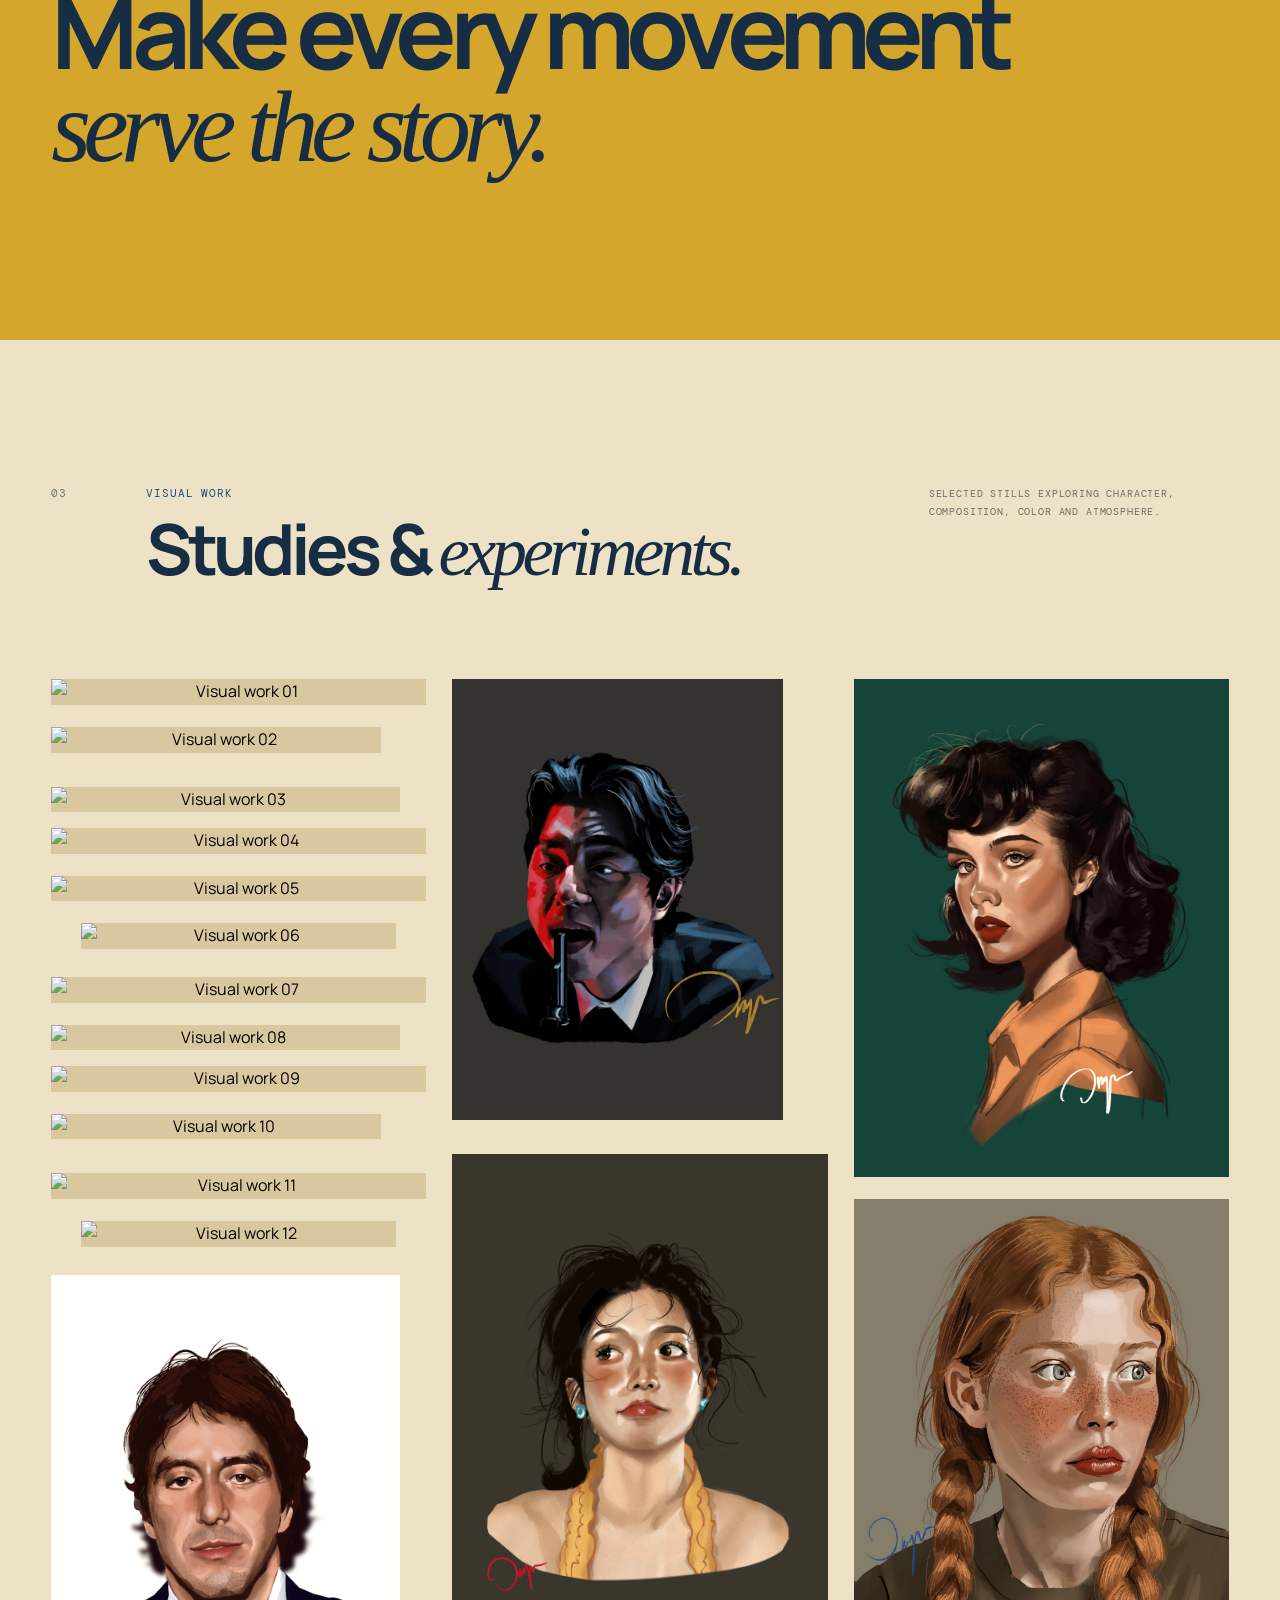
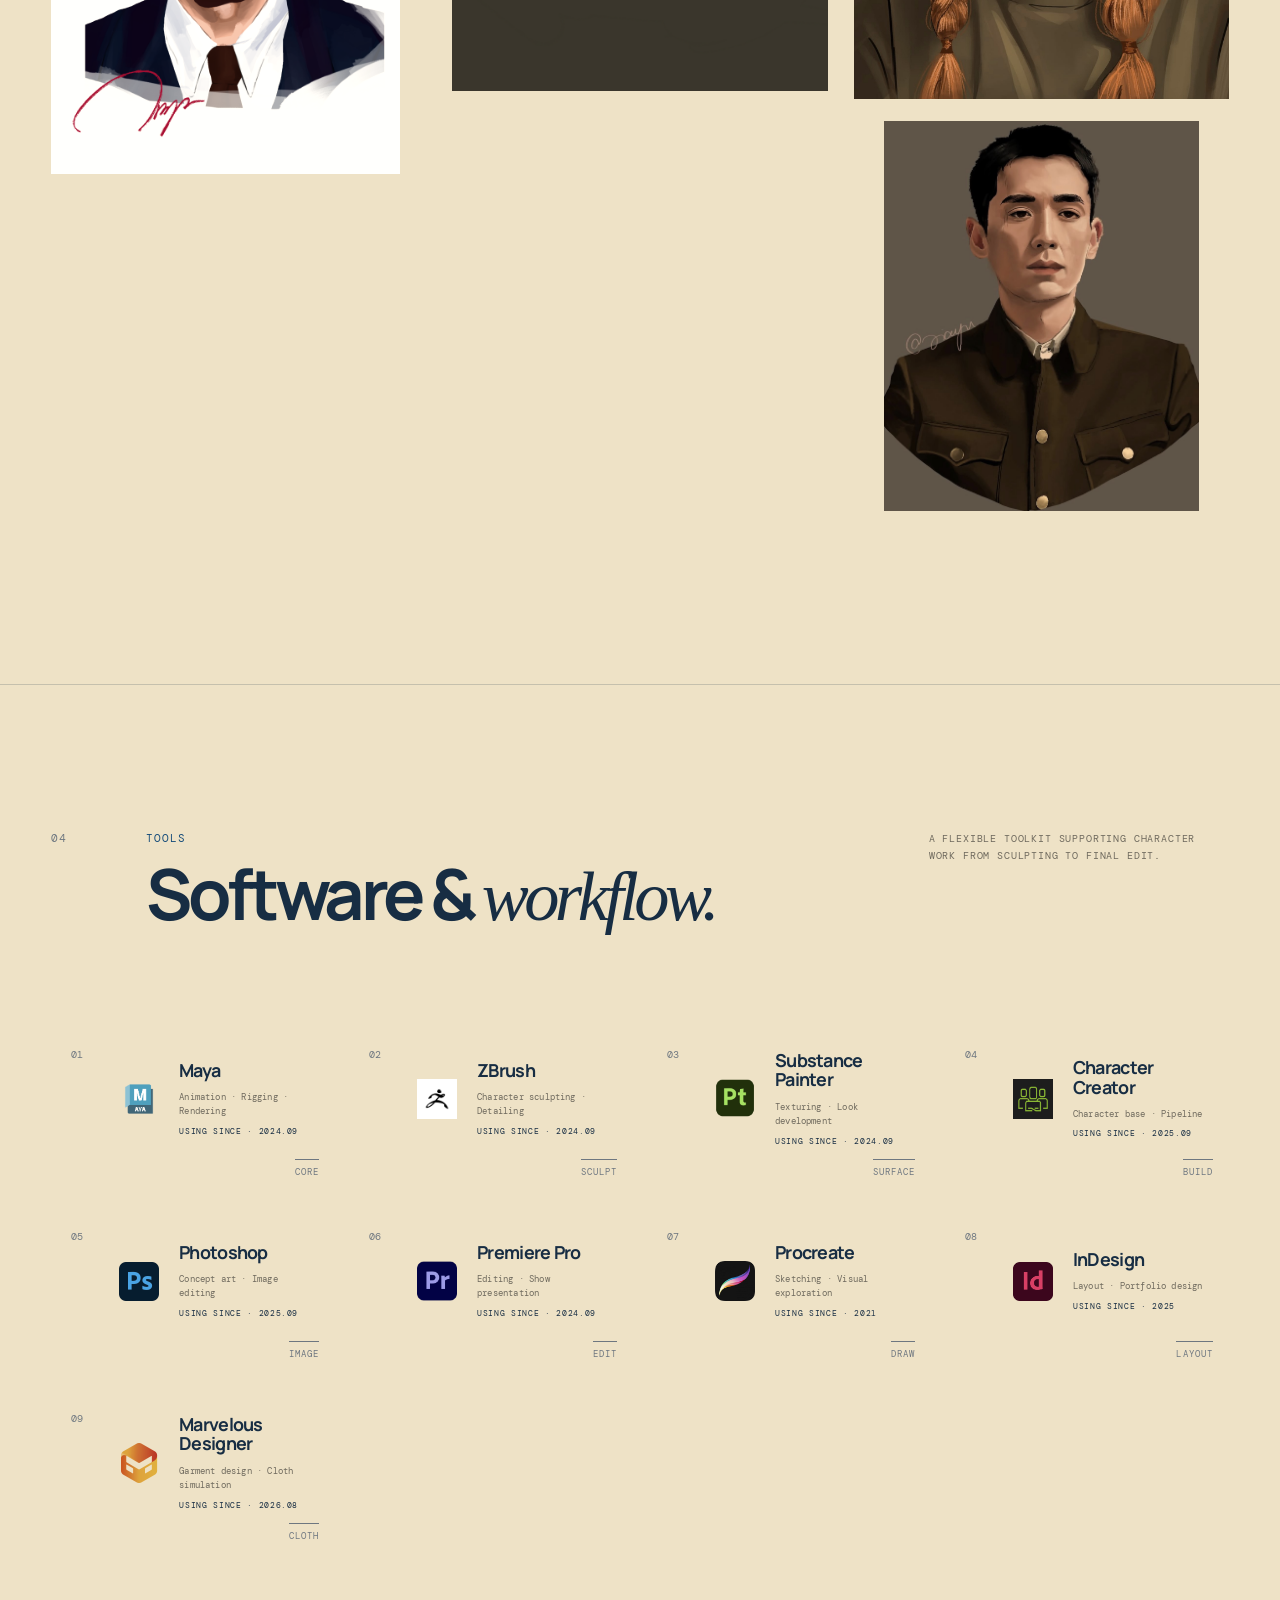
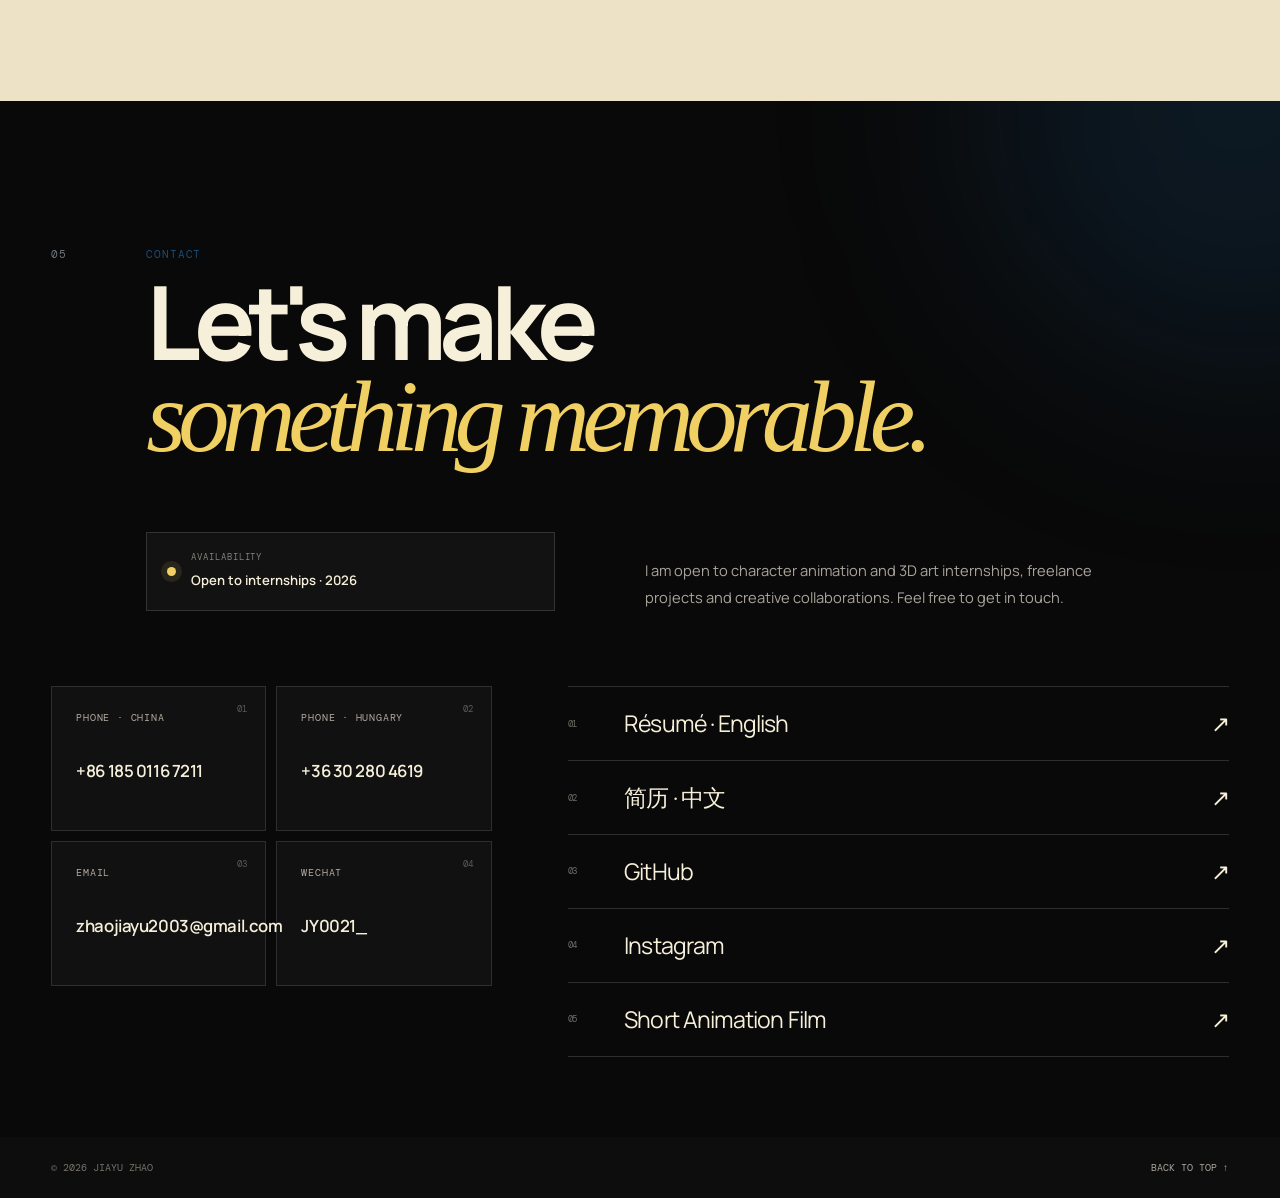
==== commit 4e7e2101: "Update index.html" ====
--- a/index.html
+++ b/index.html
@@ -246,7 +246,7 @@
                 <div class="video-info">
                     <div>
                         <span class="project-type">ANIMATION</span>
-                        <h3>Keyframe animaation study </h3>
+                        <h3>Keyframe animation study </h3>
                         <span class="project-contribution">Contribution · Character Animation </span>
                     </div>
                     <p>Maya</p>
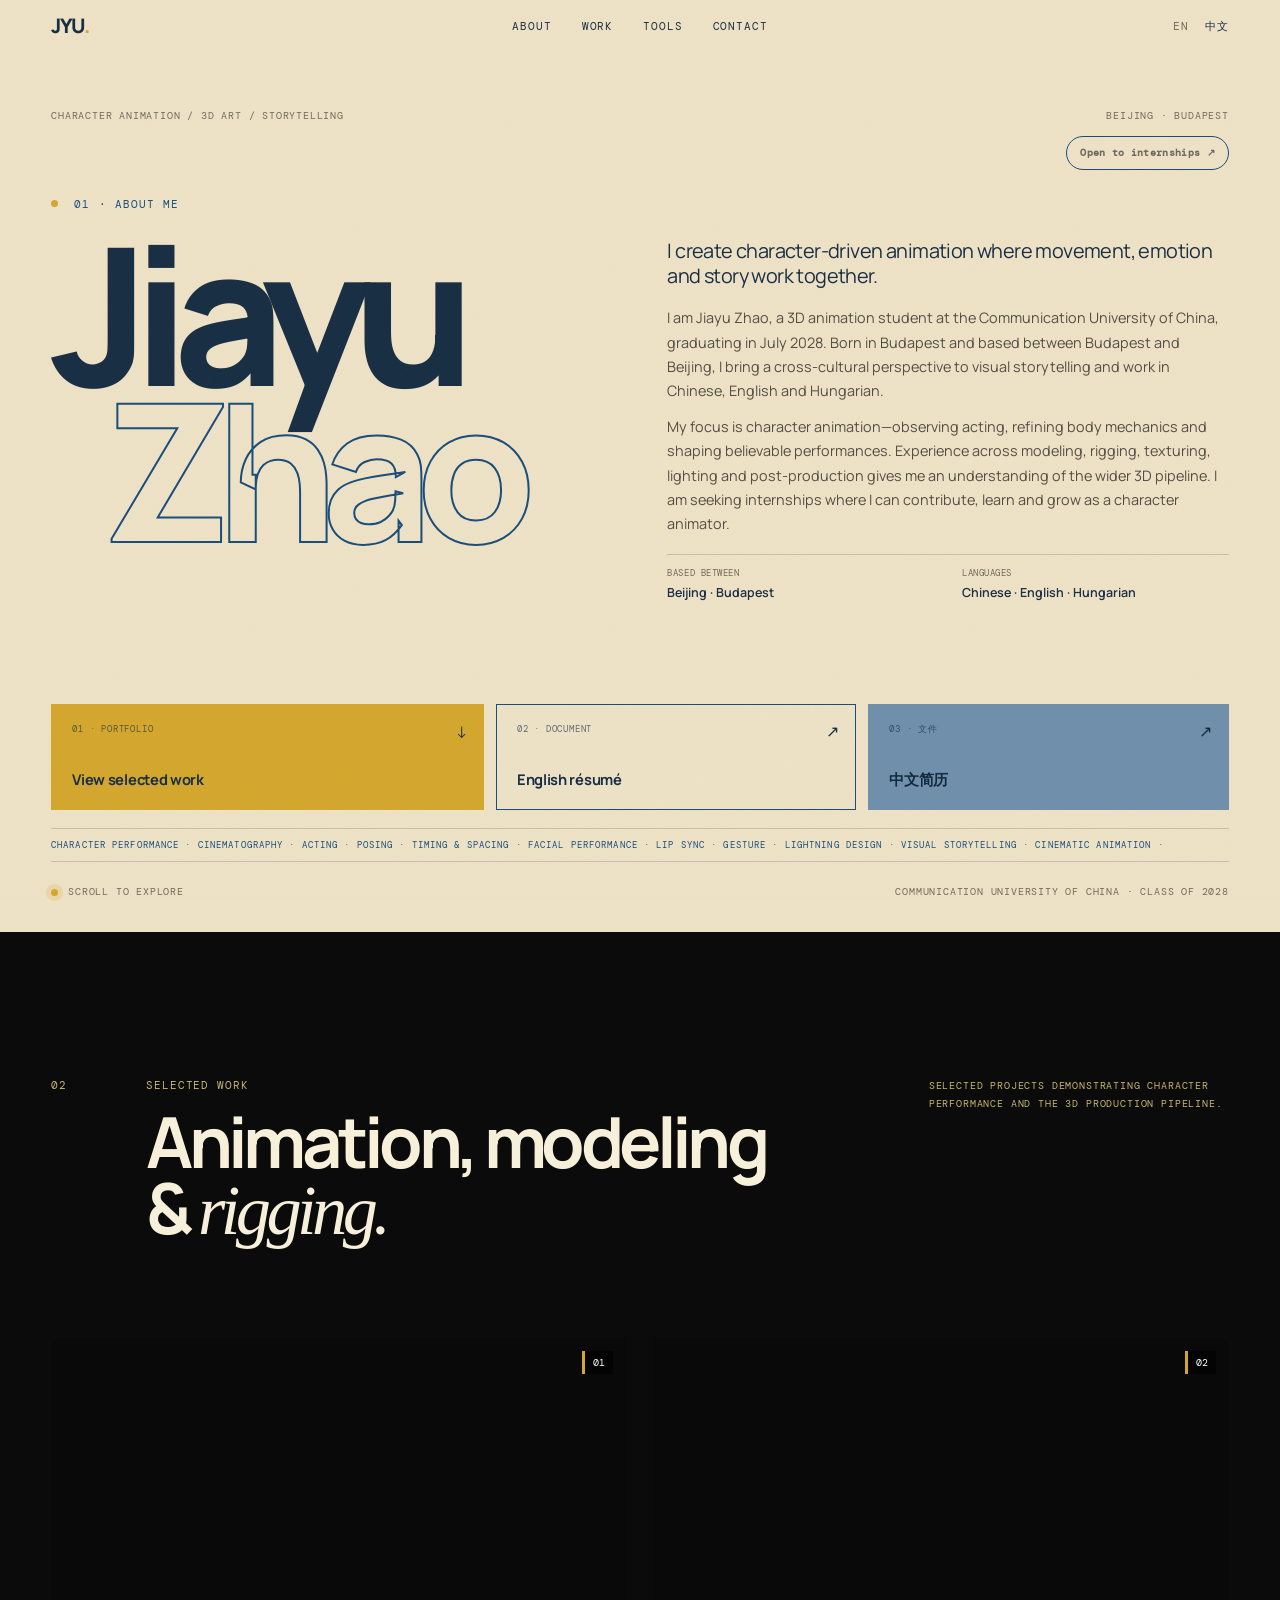
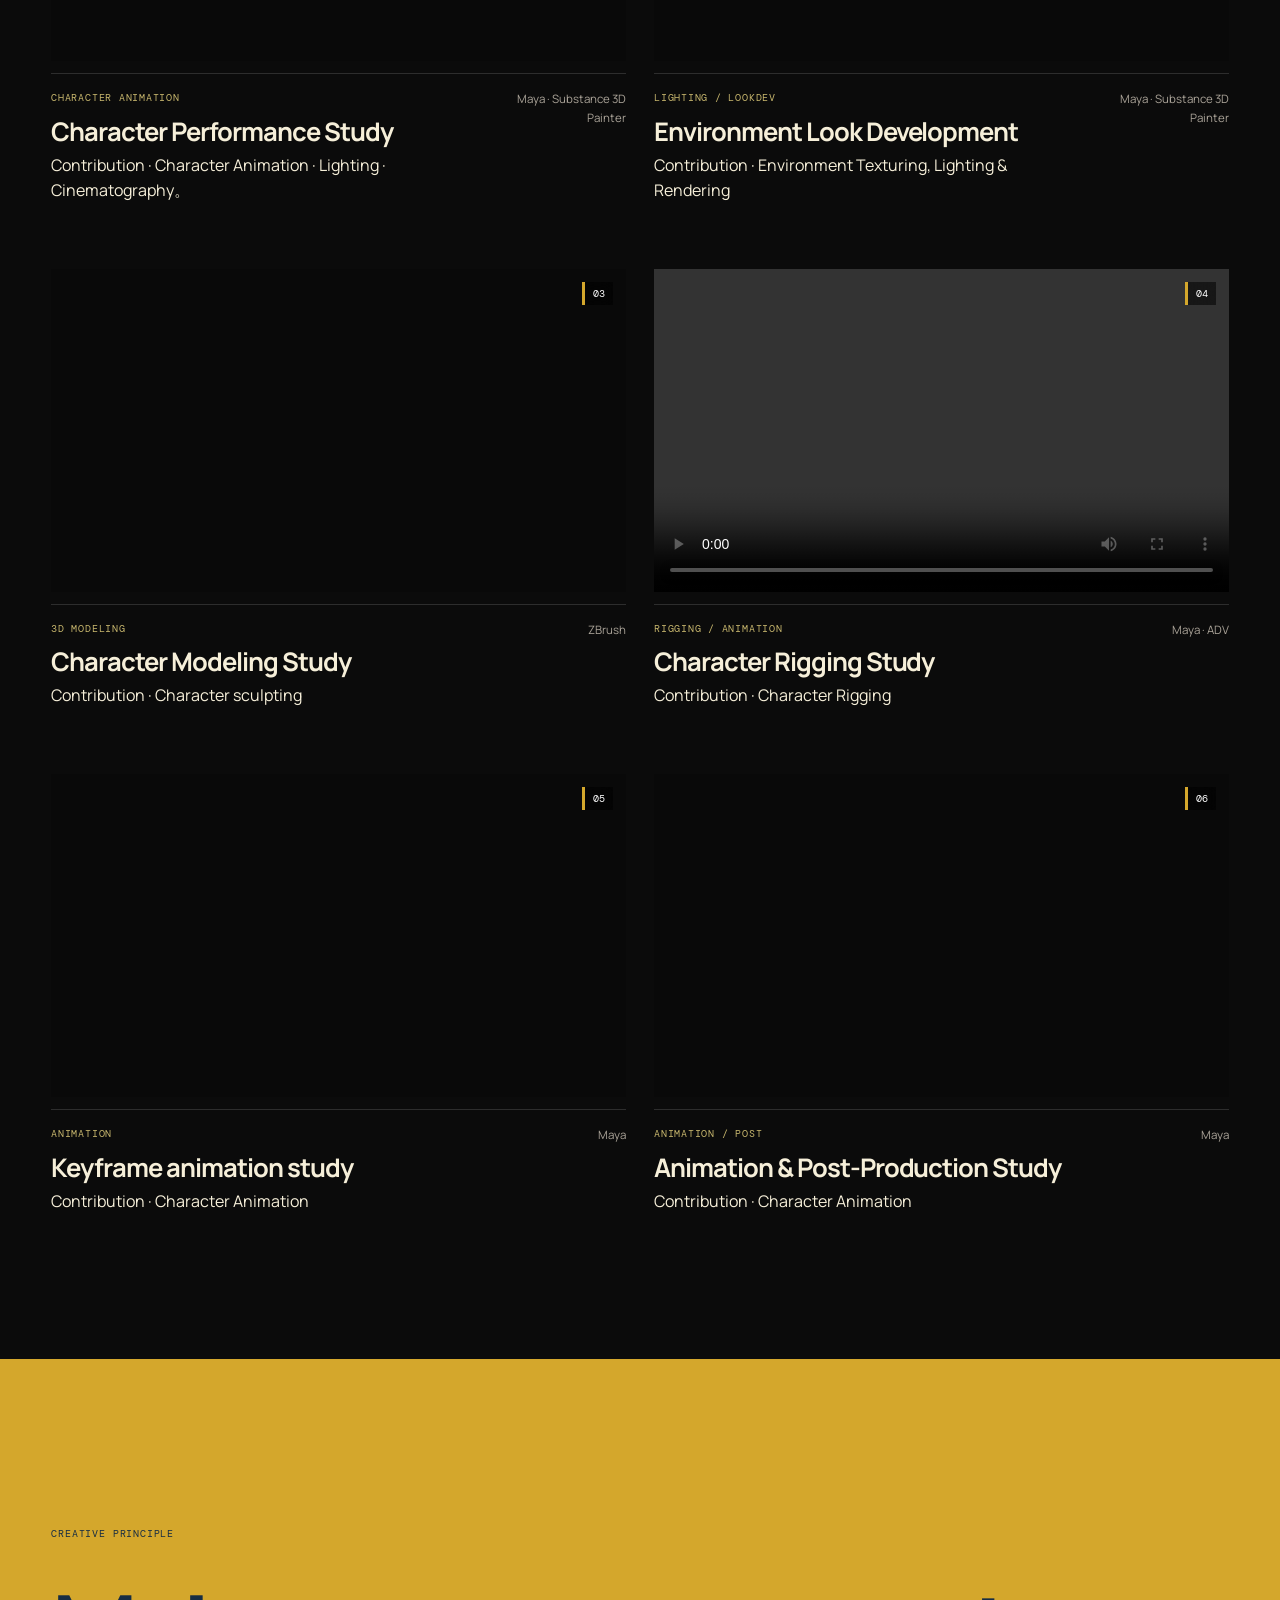
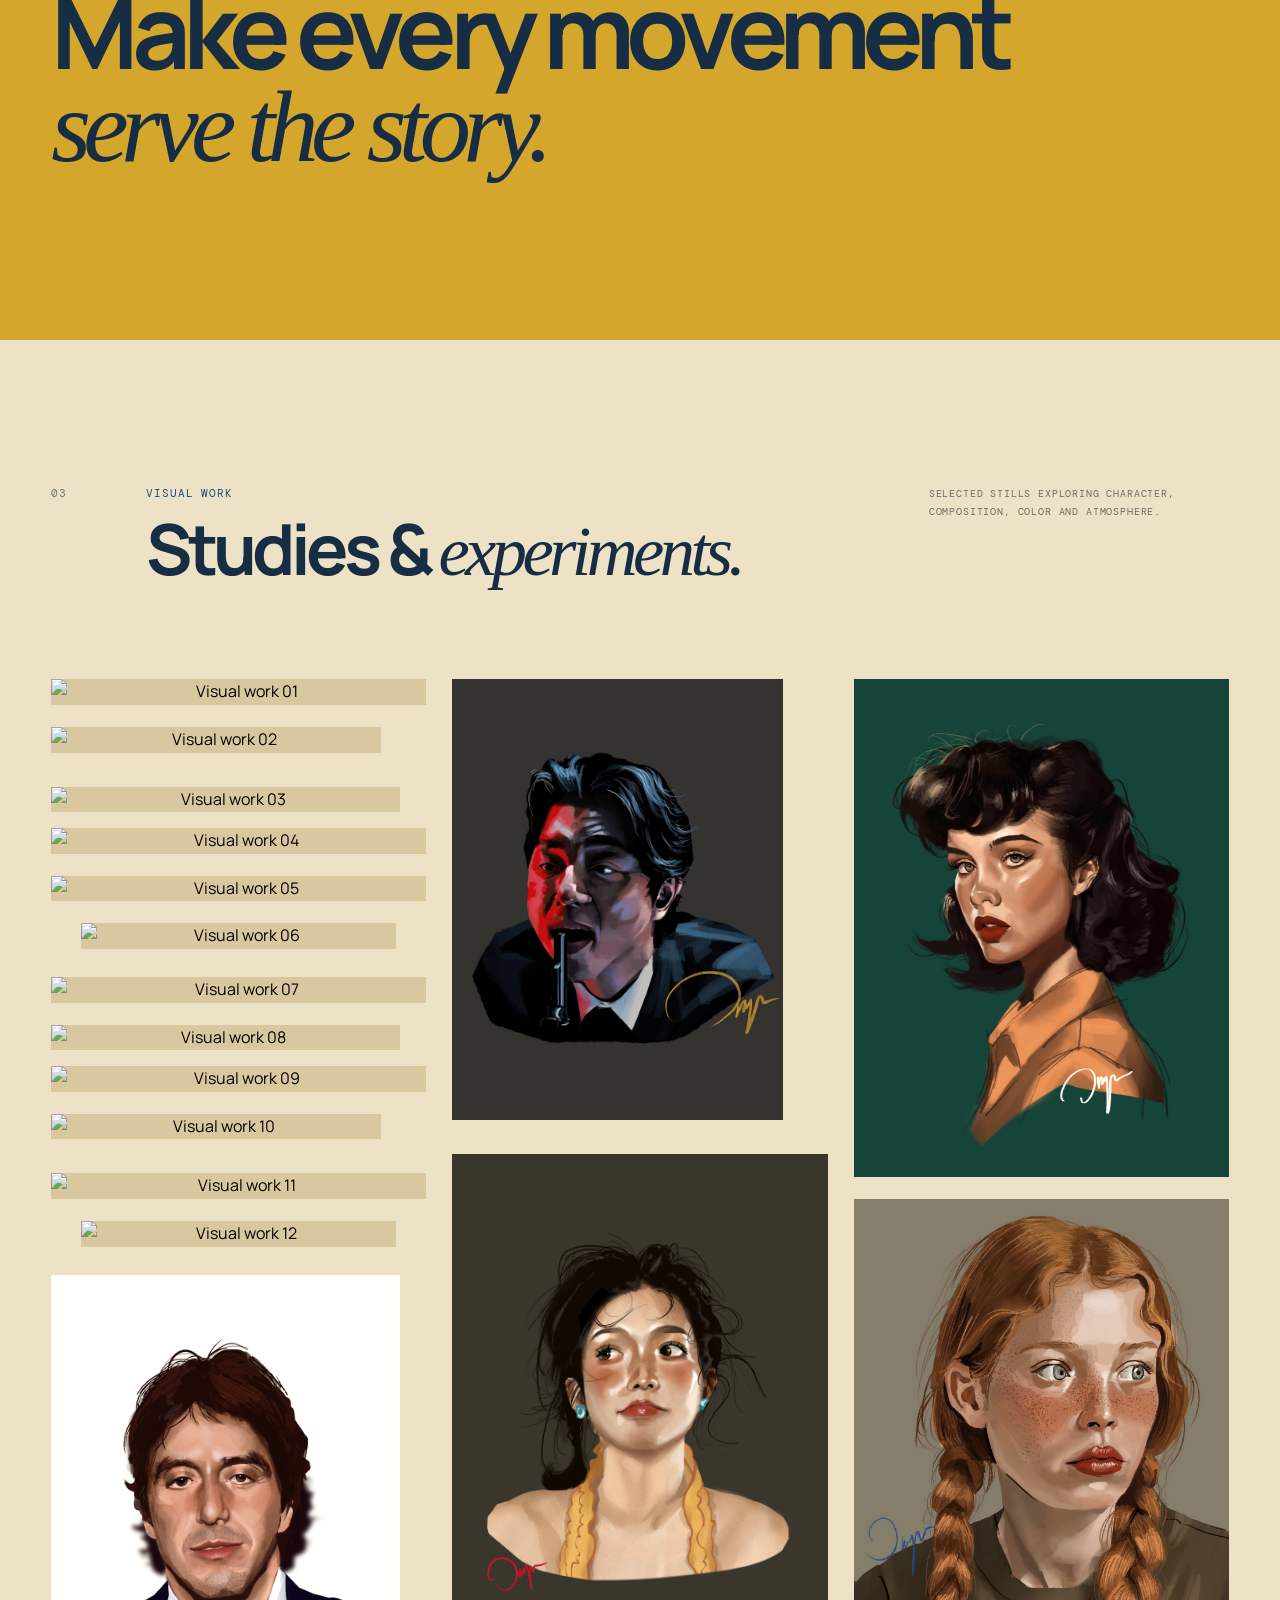
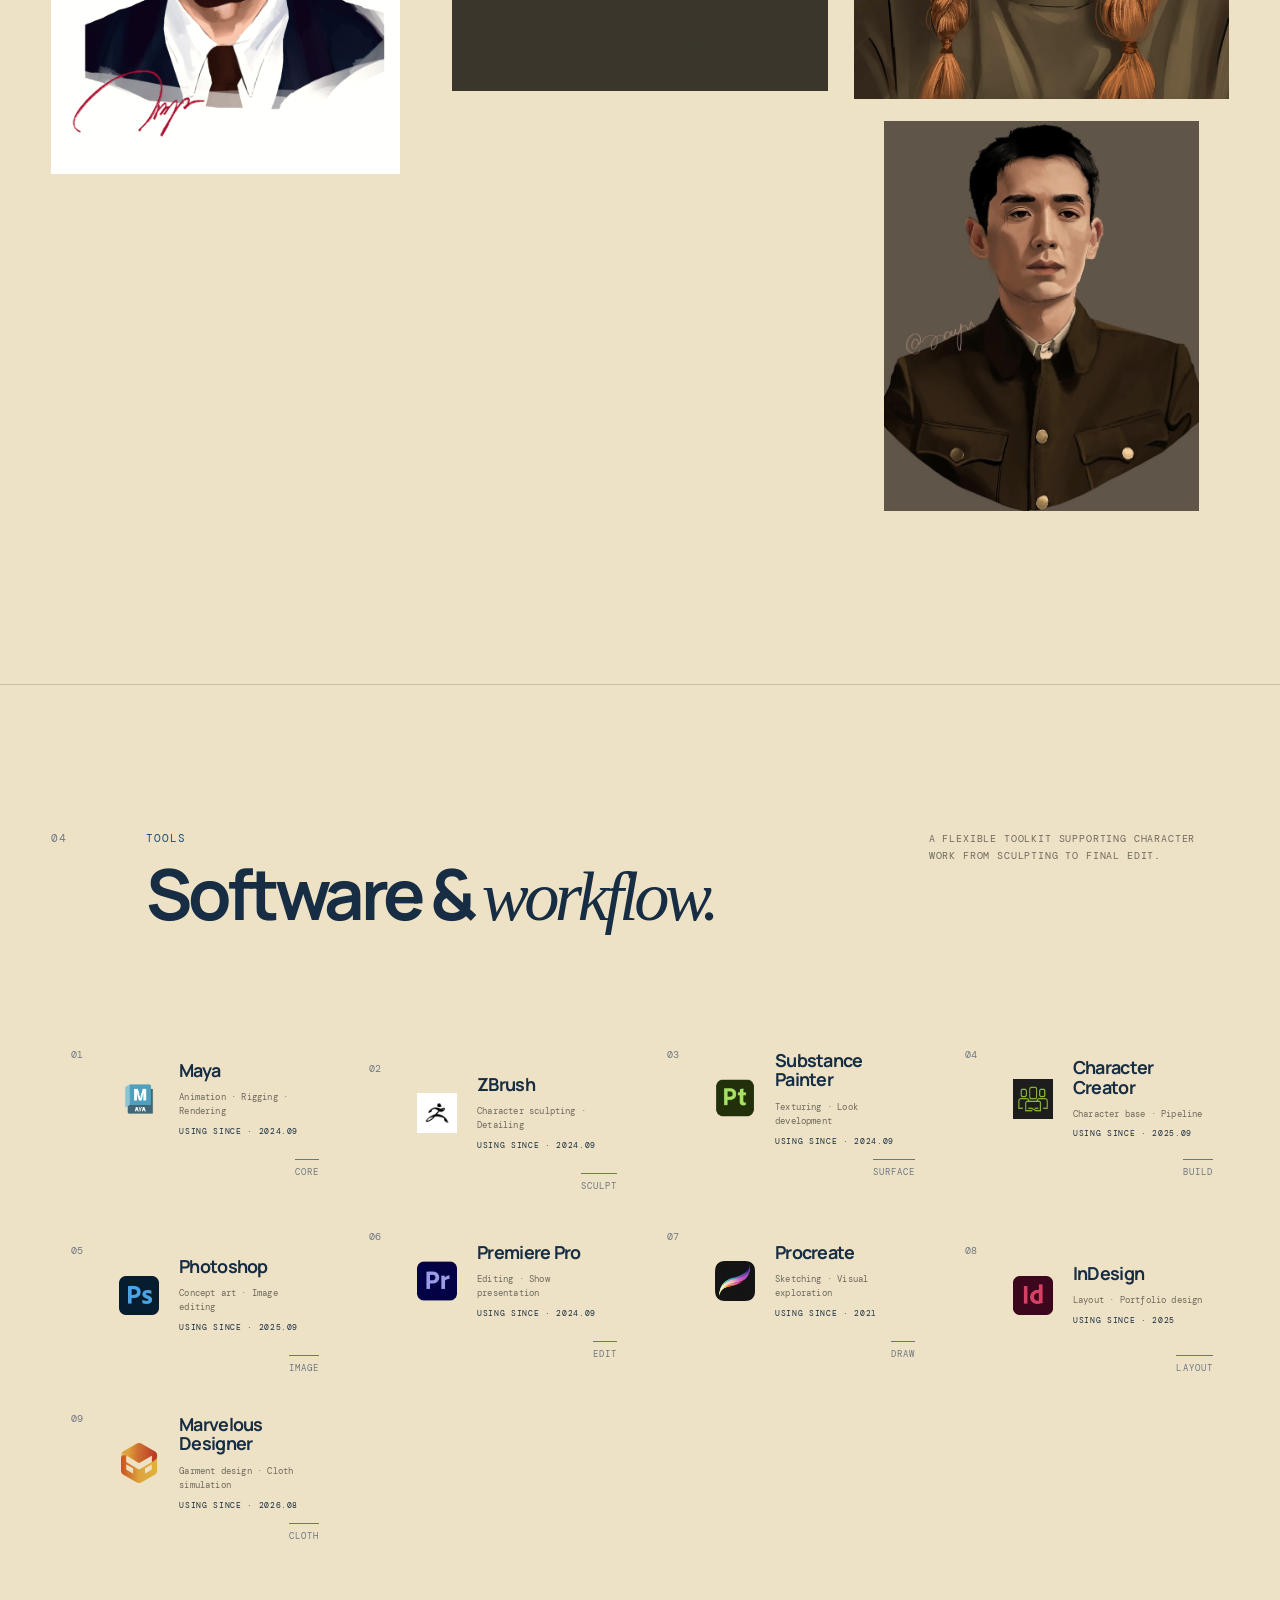
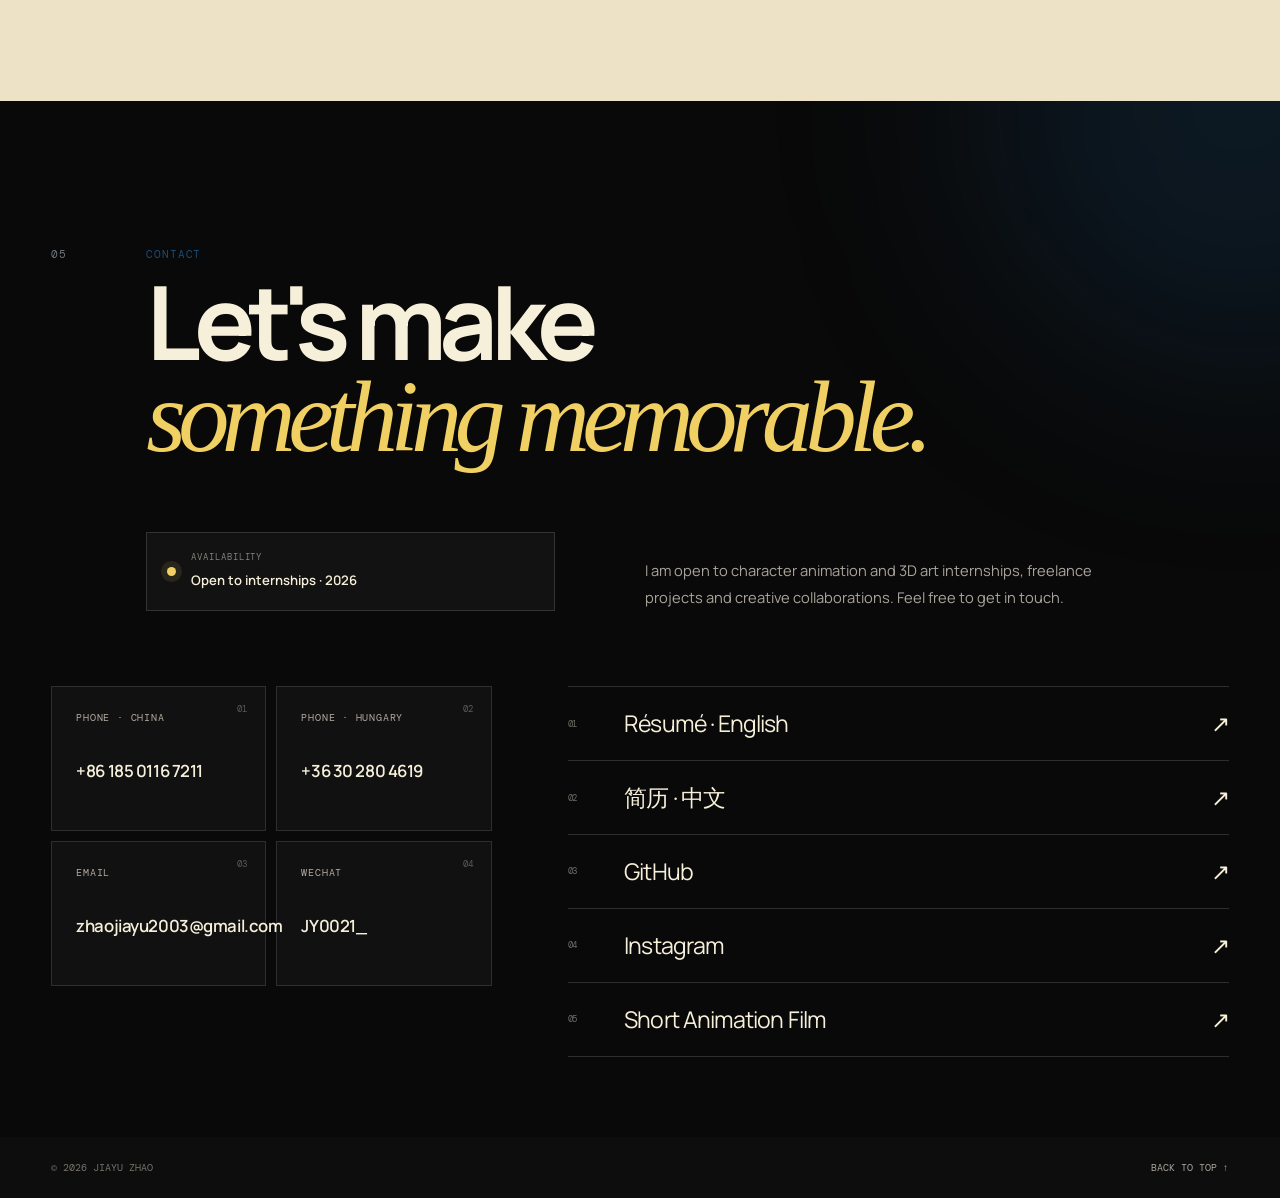
==== commit 4d5535d6: "Merge da3f5019b9bb63afb28211047462db13ce17361e into 4e7e2101bf037682840e6f819f3973aaec59359a" ====
--- a/index.html
+++ b/index.html
@@ -215,12 +215,9 @@
 
             <article class="video-card">
                 <div class="video-wrapper">
-                    <iframe
-                        src="https://player.vimeo.com/video/1216359514?autoplay=0&muted=1&loop=1&title=0&byline=0&portrait=0"
-                        allow="autoplay; fullscreen; picture-in-picture"
-                        allowfullscreen loading="lazy"
-                        title="Rigging and Animation">
-                    </iframe>
+                    <video src="video/reel4.mp4" controls playsinline loop preload="metadata"
+                        style="position:absolute;inset:0;width:100%;height:100%;object-fit:contain"
+                        aria-label="Rigging and Animation"></video>
                     <span class="project-number">04</span>
                 </div>
                 <div class="video-info">
